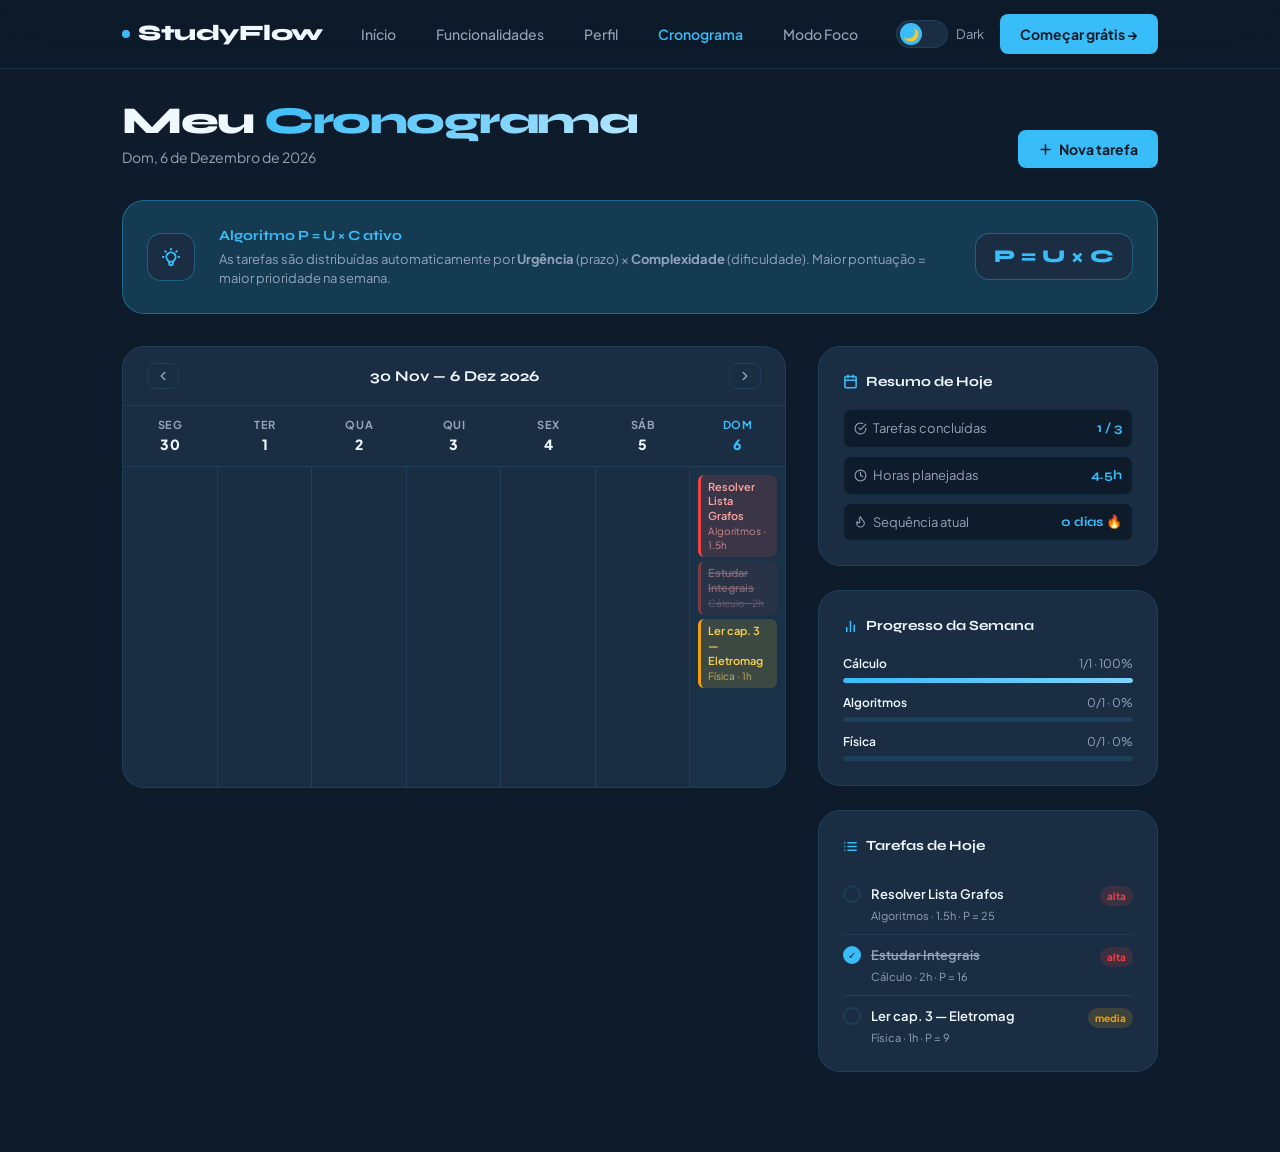
==== cronograma.html @ e121715b "StudyFlow | Cronograma" ====
<!DOCTYPE html>
<html lang="pt-BR" data-tema="dark">
<head>
  <meta charset="UTF-8">
  <meta name="viewport" content="width=device-width, initial-scale=1.0">
  <title>StudyFlow | Cronograma</title>
  <link rel="preconnect" href="https://fonts.googleapis.com">
  <link rel="preconnect" href="https://fonts.gstatic.com" crossorigin>
  <link href="https://fonts.googleapis.com/css2?family=Syne:wght@400;600;700;800&family=Plus+Jakarta+Sans:ital,wght@0,300;0,400;0,500;0,600;1,400&display=swap" rel="stylesheet">
  <link rel="stylesheet" href="style.css">
  <style>
/* ── LAYOUT ──────────────────────────────────────────────────── */
.pagina {
  max-width: 1100px; margin: 0 auto;
  padding: calc(68px + var(--s4)) var(--s4) var(--s7);
  display: flex; flex-direction: column; gap: var(--s4);
}

/* ── CABEÇALHO ───────────────────────────────────────────────── */
.page-header { display: flex; align-items: flex-end; justify-content: space-between; flex-wrap: wrap; gap: var(--s3); }
.page-header__titulo {
  font-family: var(--font-display); font-size: clamp(26px, 3.5vw, 38px);
  font-weight: 800; letter-spacing: -1.5px; line-height: 1.1;
}
.page-header__titulo span {
  background: linear-gradient(135deg, var(--accent) 0%, #7dd3fc 60%, #bae6fd 100%);
  -webkit-background-clip: text; -webkit-text-fill-color: transparent; background-clip: text;
}
.page-header__sub { font-size: 14px; color: var(--text-secondary); margin-top: 4px; }

.btn-primario-sm {
  display: inline-flex; align-items: center; gap: 6px;
  padding: 10px 20px; background: var(--accent); color: #0d1b2a;
  border: none; border-radius: var(--r-sm); font-family: var(--font-body);
  font-size: 14px; font-weight: 700; cursor: pointer;
  transition: background 0.2s ease, transform 0.15s ease;
  white-space: nowrap;
}
.btn-primario-sm:hover { background: var(--accent-hover); transform: translateY(-1px); }
.btn-primario-sm svg { width: 15px; height: 15px; stroke: currentColor; stroke-width: 2.5; }

/* ── ALGORITMO INFO ──────────────────────────────────────────── */
.algo-banner {
  background: var(--accent-glow); border: 1px solid var(--border-hover);
  border-radius: var(--r-lg); padding: var(--s3);
  display: flex; align-items: center; gap: var(--s3); flex-wrap: wrap;
}
.algo-banner__icone {
  width: 48px; height: 48px; background: var(--bg-surface); border-radius: var(--r-md);
  border: 1px solid var(--border-hover); display: flex; align-items: center; justify-content: center;
  flex-shrink: 0;
}
.algo-banner__icone svg { width: 22px; height: 22px; stroke: var(--accent); stroke-width: 2; }
.algo-banner__texto { flex: 1; }
.algo-banner__titulo { font-family: var(--font-display); font-size: 14px; font-weight: 700; color: var(--accent); }
.algo-banner__desc { font-size: 13px; color: var(--text-secondary); margin-top: 2px; line-height: 1.5; }
.algo-banner__formula {
  font-family: var(--font-display); font-size: 18px; font-weight: 800;
  color: var(--accent); background: var(--bg-surface); border: 1px solid var(--border-hover);
  padding: 8px 18px; border-radius: var(--r-md); white-space: nowrap;
}

/* ── GRID PRINCIPAL ──────────────────────────────────────────── */
.cronograma-grid { display: grid; grid-template-columns: 1fr 340px; gap: var(--s4); align-items: start; }

/* ── CALENDÁRIO SEMANAL ──────────────────────────────────────── */
.semana-wrap {
  background: var(--bg-surface); border: 1px solid var(--border);
  border-radius: var(--r-lg); overflow: hidden;
  transition: background 0.4s ease, border-color 0.4s ease;
}
.semana-nav {
  display: flex; align-items: center; justify-content: space-between;
  padding: var(--s2) var(--s3); border-bottom: 1px solid var(--border);
}
.semana-nav__titulo { font-family: var(--font-display); font-size: 15px; font-weight: 700; color: var(--text-primary); }
.btn-nav-seta {
  background: none; border: 1px solid var(--border); border-radius: var(--r-sm);
  color: var(--text-secondary); cursor: pointer; padding: 5px 8px;
  display: flex; align-items: center; transition: border-color 0.2s, color 0.2s;
}
.btn-nav-seta:hover { border-color: var(--accent); color: var(--accent); }
.btn-nav-seta svg { width: 14px; height: 14px; stroke: currentColor; stroke-width: 2.5; }

.semana-header {
  display: grid; grid-template-columns: repeat(7, 1fr);
  border-bottom: 1px solid var(--border);
}
.semana-header__dia {
  padding: 10px 4px; text-align: center; font-size: 11px; font-weight: 700;
  color: var(--text-secondary); text-transform: uppercase; letter-spacing: .06em;
}
.semana-header__dia.hoje { color: var(--accent); }

.semana-corpo { display: grid; grid-template-columns: repeat(7, 1fr); min-height: 320px; }
.dia-col {
  border-right: 1px solid var(--border); padding: var(--s1);
  display: flex; flex-direction: column; gap: 4px; min-height: 320px;
}
.dia-col:last-child { border-right: none; }
.dia-col.hoje { background: rgba(56,189,248,.03); }

.tarefa-bloco {
  border-radius: 6px; padding: 5px 7px; font-size: 11px; font-weight: 600;
  cursor: pointer; transition: opacity 0.2s ease, transform 0.15s ease;
  border-left: 3px solid transparent; line-height: 1.35;
  position: relative;
}
.tarefa-bloco:hover { opacity: 0.85; transform: translateY(-1px); }
.tarefa-bloco.feita { opacity: 0.45; text-decoration: line-through; }
.tarefa-bloco--alta   { background: rgba(239,68,68,.15);   border-color: #ef4444; color: #fca5a5; }
.tarefa-bloco--media  { background: rgba(251,191,36,.15);  border-color: #f59e0b; color: #fcd34d; }
.tarefa-bloco--baixa  { background: rgba(34,197,94,.15);   border-color: #22c55e; color: #86efac; }
.tarefa-bloco--estudo { background: rgba(56,189,248,.15);  border-color: var(--accent); color: #7dd3fc; }
[data-tema="light"] .tarefa-bloco--alta   { color: #b91c1c; }
[data-tema="light"] .tarefa-bloco--media  { color: #92400e; }
[data-tema="light"] .tarefa-bloco--baixa  { color: #166534; }
[data-tema="light"] .tarefa-bloco--estudo { color: #0369a1; }

.tarefa-bloco__nome { display: block; }
.tarefa-bloco__materia { display: block; font-weight: 400; opacity: 0.75; font-size: 10px; margin-top: 1px; }

/* ── PAINEL LATERAL ──────────────────────────────────────────── */
.painel-lateral { display: flex; flex-direction: column; gap: var(--s3); }

/* Seção genérica */
.secao {
  background: var(--bg-surface); border: 1px solid var(--border);
  border-radius: var(--r-lg); padding: var(--s3);
  transition: background 0.4s ease, border-color 0.4s ease;
}
.secao__titulo {
  font-family: var(--font-display); font-size: 14px; font-weight: 700;
  color: var(--text-primary); margin-bottom: var(--s2);
  display: flex; align-items: center; gap: 8px;
}
.secao__titulo svg { width: 15px; height: 15px; stroke: var(--accent); stroke-width: 2.5; flex-shrink: 0; }

/* Resumo do dia */
.resumo-hoje { display: flex; flex-direction: column; gap: 8px; }
.resumo-item {
  display: flex; align-items: center; justify-content: space-between;
  padding: 8px 10px; background: var(--bg-base); border-radius: var(--r-sm);
  border: 1px solid var(--border); font-size: 13px;
}
.resumo-item__label { color: var(--text-secondary); display: flex; align-items: center; gap: 6px; }
.resumo-item__label svg { width: 13px; height: 13px; stroke: currentColor; stroke-width: 2; }
.resumo-item__valor { font-weight: 700; color: var(--accent); font-family: var(--font-display); }

/* Progresso semanal */
.prog-item { margin-bottom: 10px; }
.prog-item:last-child { margin-bottom: 0; }
.prog-item__header { display: flex; justify-content: space-between; font-size: 12px; margin-bottom: 5px; }
.prog-item__nome { font-weight: 600; color: var(--text-primary); }
.prog-item__pct { color: var(--text-secondary); }
.prog-track { height: 5px; background: var(--border); border-radius: 99px; overflow: hidden; }
.prog-fill { height: 100%; border-radius: 99px; background: linear-gradient(90deg, var(--accent), #7dd3fc); transition: width 0.6s ease; }

/* Lista de tarefas pendentes */
.tarefa-pendente {
  display: flex; align-items: flex-start; gap: 10px;
  padding: 10px 0; border-bottom: 1px solid var(--border);
}
.tarefa-pendente:last-child { border-bottom: none; padding-bottom: 0; }
.tarefa-pendente__check {
  width: 18px; height: 18px; border-radius: 50%; border: 2px solid var(--border);
  flex-shrink: 0; cursor: pointer; margin-top: 1px;
  display: flex; align-items: center; justify-content: center; font-size: 10px;
  transition: background 0.2s, border-color 0.2s;
}
.tarefa-pendente__check:hover { border-color: var(--accent); }
.tarefa-pendente__check.feita { background: var(--accent); border-color: var(--accent); color: #0d1b2a; }
.tarefa-pendente__info { flex: 1; min-width: 0; }
.tarefa-pendente__nome { font-size: 13px; font-weight: 600; color: var(--text-primary); }
.tarefa-pendente__nome.riscado { text-decoration: line-through; color: var(--text-secondary); }
.tarefa-pendente__meta { font-size: 11px; color: var(--text-secondary); margin-top: 2px; }
.tag-prioridade {
  font-size: 10px; font-weight: 700; padding: 2px 7px; border-radius: 99px;
  flex-shrink: 0; margin-top: 2px;
}
.tag-prioridade--alta  { background: rgba(239,68,68,.15);  color: #ef4444; }
.tag-prioridade--media { background: rgba(251,191,36,.15); color: #f59e0b; }
.tag-prioridade--baixa { background: rgba(34,197,94,.15);  color: #22c55e; }
[data-tema="light"] .tag-prioridade--alta  { color: #b91c1c; }
[data-tema="light"] .tag-prioridade--media { color: #92400e; }
[data-tema="light"] .tag-prioridade--baixa { color: #166534; }

/* Estado vazio */
.estado-vazio {
  display: flex; flex-direction: column; align-items: center;
  padding: var(--s4) var(--s3); gap: var(--s2); text-align: center;
}
.estado-vazio svg { width: 36px; height: 36px; stroke: var(--border-hover); stroke-width: 1.5; }
.estado-vazio p { font-size: 13px; color: var(--text-secondary); }

/* ── RESPONSIVO ──────────────────────────────────────────────── */
@media (max-width: 900px) {
  .cronograma-grid { grid-template-columns: 1fr; }
  .semana-header__dia { font-size: 10px; }
}
@media (max-width: 600px) {
  .algo-banner { flex-direction: column; }
  .algo-banner__formula { align-self: flex-start; }
  .tarefa-bloco__materia { display: none; }
}
  </style>
</head>
<body>

<nav class="nav" id="nav-principal" aria-label="Menu Principal">
  <div class="nav__inner">
    <a href="index.html" class="nav__logo">
      <span class="nav__logo-dot" aria-hidden="true"></span>StudyFlow
    </a>
    <ul class="nav__links" id="nav-links" role="list">
      <li><a href="index.html">Início</a></li>
      <li><a href="index.html#funcionalidades">Funcionalidades</a></li>
      <li><a href="perfil.html">Perfil</a></li>
      <li><a href="cronograma.html" aria-current="page">Cronograma</a></li>
      <li><a href="foco.html">Modo Foco</a></li>
    </ul>
    <div class="nav__actions">
      <div class="toggle-tema" title="Alternar tema">
        <input type="checkbox" id="toggle-tema" class="toggle-tema__input" role="switch" aria-label="Alternar tema">
        <label for="toggle-tema" class="toggle-tema__track" aria-hidden="true">
          <span class="toggle-tema__thumb"><span id="icone-tema">🌙</span></span>
        </label>
        <label for="toggle-tema" class="toggle-tema__label" id="label-tema">Dark</label>
      </div>
      <a href="#" class="btn-nav">Começar grátis →</a>
    </div>
    <button class="nav__toggle" id="nav-toggle" type="button" aria-label="Abrir menu" aria-expanded="false">
      <span></span><span></span><span></span>
    </button>
  </div>
</nav>

<main class="pagina">

  <!-- CABEÇALHO -->
  <div class="page-header">
    <div>
      <h1 class="page-header__titulo">Meu <span>Cronograma</span></h1>
      <p class="page-header__sub" id="data-hoje">Carregando...</p>
    </div>
    <button class="btn-primario-sm" id="btn-nova-tarefa" type="button">
      <svg xmlns="http://www.w3.org/2000/svg" viewBox="0 0 24 24" fill="none" stroke-linecap="round" stroke-linejoin="round"><line x1="12" y1="5" x2="12" y2="19"/><line x1="5" y1="12" x2="19" y2="12"/></svg>
      Nova tarefa
    </button>
  </div>

  <!-- BANNER ALGORITMO -->
  <div class="algo-banner">
    <div class="algo-banner__icone">
      <svg xmlns="http://www.w3.org/2000/svg" viewBox="0 0 24 24" fill="none" stroke-linecap="round" stroke-linejoin="round"><path d="M9.663 17h4.673M12 3v1m6.364 1.636l-.707.707M21 12h-1M4 12H3m3.343-5.657l-.707-.707m2.828 9.9a5 5 0 1 1 7.072 0l-.548.547A3.374 3.374 0 0 0 14 18.469V19a2 2 0 1 1-4 0v-.531c0-.895-.356-1.754-.988-2.386l-.548-.547z"/></svg>
    </div>
    <div class="algo-banner__texto">
      <div class="algo-banner__titulo">Algoritmo P = U × C ativo</div>
      <div class="algo-banner__desc">As tarefas são distribuídas automaticamente por <strong>Urgência</strong> (prazo) × <strong>Complexidade</strong> (dificuldade). Maior pontuação = maior prioridade na semana.</div>
    </div>
    <div class="algo-banner__formula">P = U × C</div>
  </div>

  <!-- GRID PRINCIPAL -->
  <div class="cronograma-grid">

    <!-- CALENDÁRIO SEMANAL -->
    <div class="semana-wrap">
      <div class="semana-nav">
        <button class="btn-nav-seta" id="btn-semana-ant" type="button" title="Semana anterior">
          <svg xmlns="http://www.w3.org/2000/svg" viewBox="0 0 24 24" fill="none" stroke-linecap="round" stroke-linejoin="round"><polyline points="15 18 9 12 15 6"/></svg>
        </button>
        <span class="semana-nav__titulo" id="semana-titulo">Semana atual</span>
        <button class="btn-nav-seta" id="btn-semana-prox" type="button" title="Próxima semana">
          <svg xmlns="http://www.w3.org/2000/svg" viewBox="0 0 24 24" fill="none" stroke-linecap="round" stroke-linejoin="round"><polyline points="9 18 15 12 9 6"/></svg>
        </button>
      </div>
      <div class="semana-header" id="semana-header"></div>
      <div class="semana-corpo" id="semana-corpo"></div>
    </div>

    <!-- PAINEL LATERAL -->
    <div class="painel-lateral">

      <!-- RESUMO DE HOJE -->
      <div class="secao">
        <div class="secao__titulo">
          <svg xmlns="http://www.w3.org/2000/svg" viewBox="0 0 24 24" fill="none" stroke-linecap="round" stroke-linejoin="round"><rect x="3" y="4" width="18" height="18" rx="2"/><line x1="16" y1="2" x2="16" y2="6"/><line x1="8" y1="2" x2="8" y2="6"/><line x1="3" y1="10" x2="21" y2="10"/></svg>
          Resumo de Hoje
        </div>
        <div class="resumo-hoje">
          <div class="resumo-item">
            <span class="resumo-item__label">
              <svg xmlns="http://www.w3.org/2000/svg" viewBox="0 0 24 24" fill="none" stroke-linecap="round" stroke-linejoin="round"><path d="M22 11.08V12a10 10 0 1 1-5.93-9.14"/><polyline points="22 4 12 14.01 9 11.01"/></svg>
              Tarefas concluídas
            </span>
            <span class="resumo-item__valor" id="res-concluidas">0 / 0</span>
          </div>
          <div class="resumo-item">
            <span class="resumo-item__label">
              <svg xmlns="http://www.w3.org/2000/svg" viewBox="0 0 24 24" fill="none" stroke-linecap="round" stroke-linejoin="round"><circle cx="12" cy="12" r="10"/><polyline points="12 6 12 12 16 14"/></svg>
              Horas planejadas
            </span>
            <span class="resumo-item__valor" id="res-horas">0h</span>
          </div>
          <div class="resumo-item">
            <span class="resumo-item__label">
              <svg xmlns="http://www.w3.org/2000/svg" viewBox="0 0 24 24" fill="none" stroke-linecap="round" stroke-linejoin="round"><path d="M8.5 14.5A2.5 2.5 0 0 0 11 12c0-1.38-.5-2-1-3-1.072-2.143-.224-4.054 2-6 .5 2.5 2 4.9 4 6.5 2 1.6 3 3.5 3 5.5a7 7 0 1 1-14 0c0-1.153.433-2.294 1-3a2.5 2.5 0 0 0 2.5 2.5z"/></svg>
              Sequência atual
            </span>
            <span class="resumo-item__valor" id="res-sequencia">0 dias 🔥</span>
          </div>
        </div>
      </div>

      <!-- PROGRESSO SEMANAL -->
      <div class="secao">
        <div class="secao__titulo">
          <svg xmlns="http://www.w3.org/2000/svg" viewBox="0 0 24 24" fill="none" stroke-linecap="round" stroke-linejoin="round"><line x1="18" y1="20" x2="18" y2="10"/><line x1="12" y1="20" x2="12" y2="4"/><line x1="6" y1="20" x2="6" y2="14"/></svg>
          Progresso da Semana
        </div>
        <div id="progresso-wrap"></div>
      </div>

      <!-- TAREFAS DO DIA -->
      <div class="secao">
        <div class="secao__titulo">
          <svg xmlns="http://www.w3.org/2000/svg" viewBox="0 0 24 24" fill="none" stroke-linecap="round" stroke-linejoin="round"><line x1="8" y1="6" x2="21" y2="6"/><line x1="8" y1="12" x2="21" y2="12"/><line x1="8" y1="18" x2="21" y2="18"/><line x1="3" y1="6" x2="3.01" y2="6"/><line x1="3" y1="12" x2="3.01" y2="12"/><line x1="3" y1="18" x2="3.01" y2="18"/></svg>
          Tarefas de Hoje
        </div>
        <div id="lista-hoje"></div>
      </div>

    </div>
  </div>
</main>

<!-- MODAL NOVA TAREFA -->
<div class="modal-overlay" id="modal-tarefa" role="dialog" aria-modal="true">
  <div class="modal">
    <div class="modal__titulo">
      Nova Tarefa
      <button class="modal__fechar" id="modal-tarefa-fechar" type="button">
        <svg xmlns="http://www.w3.org/2000/svg" viewBox="0 0 24 24" fill="none" stroke-linecap="round" stroke-linejoin="round"><line x1="18" y1="6" x2="6" y2="18"/><line x1="6" y1="6" x2="18" y2="18"/></svg>
      </button>
    </div>
    <div class="form-grupo">
      <label for="t-nome">Nome da tarefa</label>
      <input type="text" id="t-nome" placeholder="Ex: Estudar Cálculo — Integrais">
    </div>
    <div class="form-grupo">
      <label for="t-materia">Disciplina</label>
      <input type="text" id="t-materia" placeholder="Ex: Cálculo, Física...">
    </div>
    <div class="form-grupo">
      <label for="t-data">Data</label>
      <input type="date" id="t-data">
    </div>
    <div class="form-grupo">
      <label for="t-horas">Horas estimadas</label>
      <input type="number" id="t-horas" min="0.5" max="12" step="0.5" placeholder="Ex: 2">
    </div>
    <div class="form-grupo">
      <label for="t-urgencia">Urgência (U) — 1 a 5</label>
      <input type="range" id="t-urgencia" min="1" max="5" value="3" style="width:100%;accent-color:var(--accent)">
      <div style="display:flex;justify-content:space-between;font-size:11px;color:var(--text-secondary);margin-top:4px">
        <span>Baixa</span><span id="t-urgencia-val" style="color:var(--accent);font-weight:700">3</span><span>Alta</span>
      </div>
    </div>
    <div class="form-grupo">
      <label for="t-complexidade">Complexidade (C) — 1 a 5</label>
      <input type="range" id="t-complexidade" min="1" max="5" value="3" style="width:100%;accent-color:var(--accent)">
      <div style="display:flex;justify-content:space-between;font-size:11px;color:var(--text-secondary);margin-top:4px">
        <span>Fácil</span><span id="t-complexidade-val" style="color:var(--accent);font-weight:700">3</span><span>Difícil</span>
      </div>
    </div>
    <div style="background:var(--accent-glow);border:1px solid var(--border-hover);border-radius:var(--r-sm);padding:10px var(--s2);font-size:13px;margin-bottom:var(--s3);display:flex;align-items:center;justify-content:space-between">
      <span style="color:var(--text-secondary)">Prioridade calculada (P = U × C)</span>
      <span id="t-prioridade-calc" style="font-family:var(--font-display);font-weight:800;font-size:18px;color:var(--accent)">9</span>
    </div>
    <div class="modal__acoes">
      <button class="btn-cancelar" id="modal-tarefa-cancelar" type="button">Cancelar</button>
      <button class="btn-salvar" id="modal-tarefa-salvar" type="button">
        <svg xmlns="http://www.w3.org/2000/svg" viewBox="0 0 24 24" fill="none" stroke-linecap="round" stroke-linejoin="round"><line x1="12" y1="5" x2="12" y2="19"/><line x1="5" y1="12" x2="19" y2="12"/></svg>
        Adicionar
      </button>
    </div>
  </div>
</div>

<!-- TOAST -->
<div class="toast" id="toast">
  <svg xmlns="http://www.w3.org/2000/svg" viewBox="0 0 24 24" fill="none" stroke-linecap="round" stroke-linejoin="round"><path d="M22 11.08V12a10 10 0 1 1-5.93-9.14"/><polyline points="22 4 12 14.01 9 11.01"/></svg>
  <span id="toast-msg"></span>
</div>

<script>
// ── TEMA ──────────────────────────────────────────────────────
const inputTema = document.getElementById('toggle-tema');
const labelTema = document.getElementById('label-tema');
const iconeTema = document.getElementById('icone-tema');
const htmlEl    = document.documentElement;
if (localStorage.getItem('sf-tema') === 'light') {
  inputTema.checked = true; htmlEl.setAttribute('data-tema','light');
  labelTema.textContent = 'Light'; iconeTema.textContent = '☀️';
}
inputTema.addEventListener('change', () => {
  const l = inputTema.checked;
  htmlEl.setAttribute('data-tema', l ? 'light' : 'dark');
  labelTema.textContent = l ? 'Light' : 'Dark';
  iconeTema.textContent = l ? '☀️' : '🌙';
  localStorage.setItem('sf-tema', l ? 'light' : 'dark');
});

// ── NAV ───────────────────────────────────────────────────────
const nav = document.getElementById('nav-principal');
window.addEventListener('scroll', () => nav.classList.toggle('rolado', window.scrollY > 20), { passive: true });
const navToggle = document.getElementById('nav-toggle');
const navLinks  = document.getElementById('nav-links');
navToggle.addEventListener('click', () => {
  const ab = navToggle.classList.toggle('aberto');
  navLinks.classList.toggle('aberto');
  navToggle.setAttribute('aria-expanded', ab);
});

// ── TOAST ─────────────────────────────────────────────────────
function toast(msg) {
  document.getElementById('toast-msg').textContent = msg;
  const t = document.getElementById('toast');
  t.classList.add('visivel');
  setTimeout(() => t.classList.remove('visivel'), 2500);
}

// ── DADOS ─────────────────────────────────────────────────────
function salvar(tarefas) { localStorage.setItem('sf-tarefas', JSON.stringify(tarefas)); }
function carregar() {
  try {
    const s = localStorage.getItem('sf-tarefas');
    return s ? JSON.parse(s) : gerarTarefasDemo();
  } catch { return gerarTarefasDemo(); }
}

function gerarTarefasDemo() {
  const hoje = new Date();
  const fmt  = d => d.toISOString().split('T')[0];
  const add  = n => { const d = new Date(hoje); d.setDate(d.getDate() + n); return fmt(d); };
  return [
    { id:1, nome:'Estudar Integrais',      materia:'Cálculo',     data:fmt(hoje), horas:2,   U:4, C:4, feita:true  },
    { id:2, nome:'Resolver Lista Grafos',  materia:'Algoritmos',  data:fmt(hoje), horas:1.5, U:5, C:5, feita:false },
    { id:3, nome:'Ler cap. 3 — Eletromag',materia:'Física',       data:fmt(hoje), horas:1,   U:3, C:3, feita:false },
    { id:4, nome:'Revisão Histologia',     materia:'Biologia',    data:add(1),    horas:2,   U:4, C:3, feita:false },
    { id:5, nome:'Exercícios Termodinâmica',materia:'Física',     data:add(1),    horas:1.5, U:3, C:4, feita:false },
    { id:6, nome:'Prova Cálculo',          materia:'Cálculo',     data:add(2),    horas:3,   U:5, C:5, feita:false },
    { id:7, nome:'Seminário Algoritmos',   materia:'Algoritmos',  data:add(3),    horas:2,   U:4, C:3, feita:false },
    { id:8, nome:'Resumo Biologia',        materia:'Biologia',    data:add(4),    horas:1,   U:2, C:2, feita:false },
  ];
}

// ── UTILITÁRIOS DE DATA ────────────────────────────────────────
const DIAS_NOME   = ['Dom','Seg','Ter','Qua','Qui','Sex','Sáb'];
const MESES_NOME  = ['Jan','Fev','Mar','Abr','Mai','Jun','Jul','Ago','Set','Out','Nov','Dez'];
const MESES_LONGO = ['Janeiro','Fevereiro','Março','Abril','Maio','Junho','Julho','Agosto','Setembro','Outubro','Novembro','Dezembro'];

function fmt(d) { return d.toISOString().split('T')[0]; }
function inicioSemana(ref) {
  const d = new Date(ref);
  const dia = d.getDay(); // 0=dom
  d.setDate(d.getDate() - ((dia + 6) % 7)); // vai para segunda
  d.setHours(0,0,0,0);
  return d;
}

// ── PRIORIDADE → CLASSE DE COR ─────────────────────────────────
function classeP(P) {
  if (P >= 16) return 'alta';
  if (P >= 9)  return 'media';
  return 'baixa';
}

// ── ESTADO ────────────────────────────────────────────────────
let tarefas    = carregar();
let semanaRef  = inicioSemana(new Date());

// ── RENDER CALENDÁRIO ──────────────────────────────────────────
function renderCalendario() {
  const header = document.getElementById('semana-header');
  const corpo  = document.getElementById('semana-corpo');
  const hoje   = fmt(new Date());

  // 7 dias a partir de segunda
  const dias = [];
  for (let i = 0; i < 7; i++) {
    const d = new Date(semanaRef);
    d.setDate(semanaRef.getDate() + i);
    dias.push(d);
  }

  // Título da semana
  const ini = dias[0], fim = dias[6];
  document.getElementById('semana-titulo').textContent =
    `${ini.getDate()} ${MESES_NOME[ini.getMonth()]} — ${fim.getDate()} ${MESES_NOME[fim.getMonth()]} ${fim.getFullYear()}`;

  // Header
  header.innerHTML = dias.map(d => {
    const isHoje = fmt(d) === hoje;
    return `<div class="semana-header__dia${isHoje ? ' hoje' : ''}">
      ${DIAS_NOME[(d.getDay())].substring(0,3)}<br>
      <span style="font-size:14px;font-weight:800;color:${isHoje ? 'var(--accent)' : 'var(--text-primary)'}">${d.getDate()}</span>
    </div>`;
  }).join('');

  // Corpo
  corpo.innerHTML = dias.map(d => {
    const chave   = fmt(d);
    const isHoje  = chave === hoje;
    const do_dia  = tarefas
      .filter(t => t.data === chave)
      .sort((a, b) => (b.U * b.C) - (a.U * a.C));

    const blocos = do_dia.length
      ? do_dia.map(t => {
          const P   = t.U * t.C;
          const cls = classeP(P);
          return `<div class="tarefa-bloco tarefa-bloco--${cls}${t.feita ? ' feita' : ''}"
            data-id="${t.id}" title="${t.nome} (P=${P})">
            <span class="tarefa-bloco__nome">${t.nome}</span>
            <span class="tarefa-bloco__materia">${t.materia} · ${t.horas}h</span>
          </div>`;
        }).join('')
      : '';

    return `<div class="dia-col${isHoje ? ' hoje' : ''}" data-data="${chave}">${blocos}</div>`;
  }).join('');

  // Click nas tarefas do calendário para marcar feita
  corpo.querySelectorAll('.tarefa-bloco').forEach(el => {
    el.addEventListener('click', () => {
      const id = parseInt(el.dataset.id);
      const t  = tarefas.find(x => x.id === id);
      if (t) { t.feita = !t.feita; salvar(tarefas); renderTudo(); toast(t.feita ? '✅ Tarefa concluída!' : 'Tarefa reaberta'); }
    });
  });
}

// ── RENDER RESUMO HOJE ─────────────────────────────────────────
function renderResumoHoje() {
  const hoje   = fmt(new Date());
  const do_dia = tarefas.filter(t => t.data === hoje);
  const feitas = do_dia.filter(t => t.feita).length;
  const horas  = do_dia.reduce((s, t) => s + t.horas, 0);

  document.getElementById('res-concluidas').textContent = `${feitas} / ${do_dia.length}`;
  document.getElementById('res-horas').textContent      = `${horas}h`;

  try {
    const dias = JSON.parse(localStorage.getItem('sf-perfil') || '{}');
    document.getElementById('res-sequencia').textContent = `${dias.sequencia || 0} dias 🔥`;
  } catch { document.getElementById('res-sequencia').textContent = '0 dias 🔥'; }
}

// ── RENDER PROGRESSO SEMANAL ───────────────────────────────────
function renderProgresso() {
  const hoje   = new Date();
  const ini    = inicioSemana(hoje);
  const fim    = new Date(ini); fim.setDate(ini.getDate() + 6);
  const semana = tarefas.filter(t => { const d = new Date(t.data); return d >= ini && d <= fim; });

  const materias = [...new Set(semana.map(t => t.materia))];
  const wrap = document.getElementById('progresso-wrap');

  if (materias.length === 0) {
    wrap.innerHTML = `<div class="estado-vazio"><svg xmlns="http://www.w3.org/2000/svg" viewBox="0 0 24 24" fill="none" stroke-linecap="round" stroke-linejoin="round"><line x1="18" y1="20" x2="18" y2="10"/><line x1="12" y1="20" x2="12" y2="4"/><line x1="6" y1="20" x2="6" y2="14"/></svg><p>Nenhuma tarefa esta semana</p></div>`;
    return;
  }

  wrap.innerHTML = materias.map(mat => {
    const do_mat = semana.filter(t => t.materia === mat);
    const total  = do_mat.length;
    const feitas = do_mat.filter(t => t.feita).length;
    const pct    = Math.round((feitas / total) * 100);
    return `<div class="prog-item">
      <div class="prog-item__header">
        <span class="prog-item__nome">${mat}</span>
        <span class="prog-item__pct">${feitas}/${total} · ${pct}%</span>
      </div>
      <div class="prog-track"><div class="prog-fill" style="width:${pct}%"></div></div>
    </div>`;
  }).join('');
}

// ── RENDER LISTA HOJE ──────────────────────────────────────────
function renderListaHoje() {
  const hoje   = fmt(new Date());
  const do_dia = tarefas
    .filter(t => t.data === hoje)
    .sort((a, b) => (b.U * b.C) - (a.U * a.C));
  const lista = document.getElementById('lista-hoje');

  if (do_dia.length === 0) {
    lista.innerHTML = `<div class="estado-vazio">
      <svg xmlns="http://www.w3.org/2000/svg" viewBox="0 0 24 24" fill="none" stroke-linecap="round" stroke-linejoin="round"><path d="M22 11.08V12a10 10 0 1 1-5.93-9.14"/><polyline points="22 4 12 14.01 9 11.01"/></svg>
      <p>Nenhuma tarefa para hoje 🎉</p></div>`;
    return;
  }

  lista.innerHTML = do_dia.map(t => {
    const P   = t.U * t.C;
    const cls = classeP(P);
    return `<div class="tarefa-pendente">
      <div class="tarefa-pendente__check${t.feita ? ' feita' : ''}" data-id="${t.id}">${t.feita ? '✓' : ''}</div>
      <div class="tarefa-pendente__info">
        <div class="tarefa-pendente__nome${t.feita ? ' riscado' : ''}">${t.nome}</div>
        <div class="tarefa-pendente__meta">${t.materia} · ${t.horas}h · P = ${P}</div>
      </div>
      <span class="tag-prioridade tag-prioridade--${cls}">${cls}</span>
    </div>`;
  }).join('');

  lista.querySelectorAll('.tarefa-pendente__check').forEach(el => {
    el.addEventListener('click', () => {
      const id = parseInt(el.dataset.id);
      const t  = tarefas.find(x => x.id === id);
      if (t) { t.feita = !t.feita; salvar(tarefas); renderTudo(); toast(t.feita ? '✅ Concluída!' : 'Reaberta'); }
    });
  });
}

// ── DATA DE HOJE NO HEADER ─────────────────────────────────────
function renderDataHoje() {
  const d   = new Date();
  const str = `${DIAS_NOME[d.getDay()]}, ${d.getDate()} de ${MESES_LONGO[d.getMonth()]} de ${d.getFullYear()}`;
  document.getElementById('data-hoje').textContent = str;
}

// ── RENDER TUDO ────────────────────────────────────────────────
function renderTudo() {
  renderCalendario();
  renderResumoHoje();
  renderProgresso();
  renderListaHoje();
  renderDataHoje();
}
renderTudo();

// ── NAVEGAÇÃO DE SEMANA ────────────────────────────────────────
document.getElementById('btn-semana-ant').addEventListener('click', () => {
  semanaRef.setDate(semanaRef.getDate() - 7); renderTudo();
});
document.getElementById('btn-semana-prox').addEventListener('click', () => {
  semanaRef.setDate(semanaRef.getDate() + 7); renderTudo();
});

// ── MODAL NOVA TAREFA ──────────────────────────────────────────
const modalTarefa = document.getElementById('modal-tarefa');

function abrirModalTarefa() {
  // Padrão: data de hoje
  document.getElementById('t-nome').value       = '';
  document.getElementById('t-materia').value    = '';
  document.getElementById('t-data').value       = fmt(new Date());
  document.getElementById('t-horas').value      = '2';
  document.getElementById('t-urgencia').value   = '3';
  document.getElementById('t-complexidade').value = '3';
  document.getElementById('t-urgencia-val').textContent     = '3';
  document.getElementById('t-complexidade-val').textContent = '3';
  document.getElementById('t-prioridade-calc').textContent  = '9';
  modalTarefa.classList.add('aberto');
}
const fecharModalTarefa = () => modalTarefa.classList.remove('aberto');

document.getElementById('btn-nova-tarefa').addEventListener('click', abrirModalTarefa);
document.getElementById('modal-tarefa-fechar').addEventListener('click', fecharModalTarefa);
document.getElementById('modal-tarefa-cancelar').addEventListener('click', fecharModalTarefa);
modalTarefa.addEventListener('click', e => { if (e.target === modalTarefa) fecharModalTarefa(); });

// Sliders — atualizam P em tempo real
function atualizarP() {
  const U = parseInt(document.getElementById('t-urgencia').value);
  const C = parseInt(document.getElementById('t-complexidade').value);
  document.getElementById('t-urgencia-val').textContent    = U;
  document.getElementById('t-complexidade-val').textContent = C;
  document.getElementById('t-prioridade-calc').textContent  = U * C;
}
document.getElementById('t-urgencia').addEventListener('input', atualizarP);
document.getElementById('t-complexidade').addEventListener('input', atualizarP);

document.getElementById('modal-tarefa-salvar').addEventListener('click', () => {
  const nome    = document.getElementById('t-nome').value.trim();
  const materia = document.getElementById('t-materia').value.trim();
  const data    = document.getElementById('t-data').value;
  const horas   = parseFloat(document.getElementById('t-horas').value) || 1;
  const U       = parseInt(document.getElementById('t-urgencia').value);
  const C       = parseInt(document.getElementById('t-complexidade').value);

  if (!nome)    { toast('⚠️ Digite o nome da tarefa!'); return; }
  if (!materia) { toast('⚠️ Digite a disciplina!');     return; }
  if (!data)    { toast('⚠️ Escolha uma data!');        return; }

  const novoId = tarefas.length ? Math.max(...tarefas.map(t => t.id)) + 1 : 1;
  tarefas.push({ id: novoId, nome, materia, data, horas, U, C, feita: false });
  salvar(tarefas);
  renderTudo();
  fecharModalTarefa();
  toast('Tarefa adicionada! 📅');
});
</script>
</body>
</html>
---- style.css ----
/* ================================================================
   StudyFlow | style.css — COMPARTILHADO (index + perfil)
   ================================================================
   Contém: variáveis, reset, navbar, toggle de tema, footer
   Cada página tem seu próprio bloco de estilos específicos
   ================================================================ */

/* ── VARIÁVEIS ─────────────────────────────────────────────── */
:root {
  --bg-base:        #0d1b2a;
  --bg-surface:     #1a2d42;
  --bg-surface-2:   #1e3451;
  --bg-nav:         rgba(13, 27, 42, 0.85);
  --border:         rgba(56, 189, 248, 0.12);
  --border-hover:   rgba(56, 189, 248, 0.35);
  --accent:         #38bdf8;
  --accent-hover:   #0ea5e9;
  --accent-glow:    rgba(56, 189, 248, 0.20);
  --text-primary:   #f0f8ff;
  --text-secondary: #94a3b8;
  --font-display:   'Syne', sans-serif;
  --font-body:      'Plus Jakarta Sans', sans-serif;
  --s1:  8px; --s2: 16px; --s3: 24px; --s4: 32px;
  --s5: 48px; --s6: 64px; --s7: 80px;
  --r-sm: 8px; --r-md: 14px; --r-lg: 22px; --r-xl: 32px;
  --shadow-card: 0 4px 24px rgba(0,0,0,.30), 0 1px 4px rgba(0,0,0,.20);
  --shadow-glow: 0 0 40px rgba(56,189,248,.15);
}

[data-tema="light"] {
  --bg-base:        #f0f6ff;
  --bg-surface:     #ffffff;
  --bg-surface-2:   #e8f4fd;
  --bg-nav:         rgba(240, 246, 255, 0.90);
  --border:         rgba(30, 41, 59, 0.10);
  --border-hover:   rgba(56, 189, 248, 0.50);
  --accent-glow:    rgba(56, 189, 248, 0.12);
  --text-primary:   #0f172a;
  --text-secondary: #475569;
  --shadow-card: 0 4px 24px rgba(0,0,0,.08), 0 1px 4px rgba(0,0,0,.05);
  --shadow-glow: 0 0 40px rgba(56,189,248,.08);
}

/* ── RESET + BASE ───────────────────────────────────────────── */
*, *::before, *::after { margin: 0; padding: 0; box-sizing: border-box; }
html { scroll-behavior: smooth; }
body {
  font-family: var(--font-body);
  background-color: var(--bg-base);
  color: var(--text-primary);
  line-height: 1.6;
  min-height: 100vh;
  transition: background-color 0.4s ease, color 0.4s ease;
  overflow-x: hidden;
}
:focus-visible { outline: 2px solid var(--accent); outline-offset: 3px; border-radius: var(--r-sm); }

/* ── NAVBAR ─────────────────────────────────────────────────── */
.nav {
  position: fixed; top: 0; left: 0; right: 0; z-index: 1000;
  background: var(--bg-nav); border-bottom: 1px solid var(--border);
  backdrop-filter: blur(20px); -webkit-backdrop-filter: blur(20px);
  transition: background 0.4s ease, border-color 0.4s ease, box-shadow 0.3s ease;
}
.nav.rolado { box-shadow: 0 4px 30px rgba(0,0,0,.25); }
.nav__inner {
  max-width: 1100px; margin: 0 auto; padding: 0 var(--s4); height: 68px;
  display: flex; align-items: center; justify-content: space-between; gap: var(--s3);
}
.nav__logo {
  font-family: var(--font-display); font-size: 22px; font-weight: 800;
  color: var(--text-primary); text-decoration: none; letter-spacing: -0.5px;
  display: flex; align-items: center; gap: var(--s1); transition: color 0.2s ease; flex-shrink: 0;
}
.nav__logo:hover { color: var(--accent); }
.nav__logo-dot {
  width: 8px; height: 8px; border-radius: 50%; background: var(--accent);
  animation: pulso 2.5s ease-in-out infinite;
}
@keyframes pulso {
  0%, 100% { transform: scale(1);   opacity: 1;  }
  50%       { transform: scale(1.5); opacity: .6; }
}
.nav__links { display: flex; align-items: center; gap: var(--s2); list-style: none; }
.nav__links a {
  font-size: 14px; font-weight: 500; color: var(--text-secondary);
  text-decoration: none; padding: 6px 12px; border-radius: var(--r-sm);
  transition: color 0.2s ease, background 0.2s ease; white-space: nowrap;
}
.nav__links a:hover { color: var(--accent); background: var(--accent-glow); }
.nav__links a[aria-current="page"] { color: var(--accent); font-weight: 600; }
.nav__actions { display: flex; align-items: center; gap: var(--s2); flex-shrink: 0; }
.btn-nav {
  padding: 9px 20px; background: var(--accent); color: #0d1b2a;
  border: none; border-radius: var(--r-sm); font-family: var(--font-body);
  font-size: 14px; font-weight: 700; cursor: pointer; text-decoration: none;
  transition: background 0.2s ease, transform 0.15s ease; white-space: nowrap;
}
.btn-nav:hover { background: var(--accent-hover); transform: translateY(-1px); }

/* ── TOGGLE DE TEMA ─────────────────────────────────────────── */
.toggle-tema { position: relative; display: flex; align-items: center; gap: 8px; }
.toggle-tema__input { position: absolute; opacity: 0; width: 0; height: 0; }
.toggle-tema__track {
  width: 52px; height: 28px; background: var(--bg-surface);
  border: 1px solid var(--border); border-radius: 99px; cursor: pointer;
  position: relative; transition: background 0.3s ease, border-color 0.3s ease;
  display: flex; align-items: center; padding: 3px;
}
.toggle-tema__thumb {
  width: 22px; height: 22px; border-radius: 50%; background: var(--accent);
  position: absolute; left: 3px;
  transition: transform 0.3s cubic-bezier(.4,0,.2,1);
  display: flex; align-items: center; justify-content: center; font-size: 13px;
}
.toggle-tema__input:checked ~ .toggle-tema__track .toggle-tema__thumb { transform: translateX(24px); }
.toggle-tema__label { font-size: 13px; color: var(--text-secondary); cursor: pointer; user-select: none; }

/* ── MENU MOBILE ────────────────────────────────────────────── */
.nav__toggle {
  display: none; flex-direction: column; gap: 5px;
  cursor: pointer; background: none; border: none; padding: var(--s1); border-radius: var(--r-sm);
}
.nav__toggle span {
  display: block; width: 24px; height: 2px;
  background: var(--text-primary); border-radius: 2px;
  transition: transform 0.3s ease, opacity 0.3s ease;
}
.nav__toggle.aberto span:nth-child(1) { transform: rotate(45deg) translate(5px, 5px); }
.nav__toggle.aberto span:nth-child(2) { opacity: 0; }
.nav__toggle.aberto span:nth-child(3) { transform: rotate(-45deg) translate(5px, -5px); }

/* ── FOOTER ─────────────────────────────────────────────────── */
footer {
  border-top: 1px solid var(--border); padding: var(--s4);
  text-align: center; font-size: 13px; color: var(--text-secondary);
  transition: border-color 0.4s ease;
}
footer a { color: var(--accent); text-decoration: none; }
footer a:hover { text-decoration: underline; }

/* ── TOAST (compartilhado) ──────────────────────────────────── */
.toast {
  position: fixed; bottom: var(--s4); right: var(--s4);
  background: var(--bg-surface); border: 1px solid var(--border-hover);
  color: var(--text-primary); padding: 12px 20px; border-radius: var(--r-md);
  font-size: 13px; font-weight: 600; box-shadow: var(--shadow-card);
  z-index: 3000; transform: translateY(20px); opacity: 0;
  transition: transform 0.3s ease, opacity 0.3s ease;
  pointer-events: none; display: flex; align-items: center; gap: 8px;
}
.toast svg { width: 16px; height: 16px; stroke: var(--accent); stroke-width: 2.5; flex-shrink: 0; }
.toast.visivel { transform: translateY(0); opacity: 1; }

/* ── MODAL (compartilhado) ──────────────────────────────────── */
.modal-overlay {
  position: fixed; inset: 0; background: rgba(0,0,0,.6);
  backdrop-filter: blur(6px); z-index: 2000;
  display: flex; align-items: center; justify-content: center;
  opacity: 0; pointer-events: none; transition: opacity 0.3s ease;
}
.modal-overlay.aberto { opacity: 1; pointer-events: all; }
.modal {
  background: var(--bg-surface); border: 1px solid var(--border);
  border-radius: var(--r-xl); padding: var(--s4); width: 100%; max-width: 440px;
  box-shadow: var(--shadow-card); transform: translateY(20px);
  transition: transform 0.3s ease, background 0.4s ease; max-height: 90vh; overflow-y: auto;
}
.modal-overlay.aberto .modal { transform: translateY(0); }
.modal__titulo {
  font-family: var(--font-display); font-size: 20px; font-weight: 800;
  color: var(--text-primary); margin-bottom: var(--s3);
  display: flex; align-items: center; justify-content: space-between;
}
.modal__fechar {
  background: none; border: none; color: var(--text-secondary);
  cursor: pointer; padding: 6px; border-radius: var(--r-sm);
  display: flex; align-items: center;
  transition: color 0.2s ease, background 0.2s ease;
}
.modal__fechar:hover { color: var(--text-primary); background: var(--accent-glow); }
.modal__fechar svg { width: 18px; height: 18px; stroke: currentColor; stroke-width: 2.5; }
.form-grupo { margin-bottom: var(--s3); }
.form-grupo label {
  display: block; font-size: 12px; font-weight: 700; color: var(--text-secondary);
  margin-bottom: 6px; text-transform: uppercase; letter-spacing: .06em;
}
.form-grupo input {
  width: 100%; padding: 10px var(--s2); background: var(--bg-base);
  border: 1px solid var(--border); border-radius: var(--r-sm);
  color: var(--text-primary); font-family: var(--font-body); font-size: 14px;
  transition: border-color 0.2s ease, background 0.4s ease; outline: none;
}
.form-grupo input:focus { border-color: var(--accent); }
.avatar-grid { display: flex; gap: 8px; flex-wrap: wrap; }
.avatar-op {
  width: 44px; height: 44px; border-radius: 50%; background: var(--bg-base);
  border: 2px solid var(--border); font-size: 22px; cursor: pointer;
  display: flex; align-items: center; justify-content: center;
  transition: border-color 0.2s ease, background 0.2s ease;
}
.avatar-op:hover { border-color: var(--border-hover); background: var(--accent-glow); }
.avatar-op.selecionado { border-color: var(--accent); background: var(--accent-glow); }
.modal__acoes { display: flex; gap: var(--s2); margin-top: var(--s3); justify-content: flex-end; }
.btn-cancelar {
  padding: 10px 20px; background: transparent; color: var(--text-secondary);
  border: 1px solid var(--border); border-radius: var(--r-sm);
  font-family: var(--font-body); font-size: 14px; font-weight: 600; cursor: pointer;
  transition: border-color 0.2s ease, color 0.2s ease;
  display: flex; align-items: center; gap: 6px;
}
.btn-cancelar:hover { border-color: var(--border-hover); color: var(--text-primary); }
.btn-cancelar svg { width: 15px; height: 15px; stroke: currentColor; stroke-width: 2.5; }
.btn-salvar {
  padding: 10px 24px; background: var(--accent); color: #0d1b2a;
  border: none; border-radius: var(--r-sm);
  font-family: var(--font-body); font-size: 14px; font-weight: 700; cursor: pointer;
  display: flex; align-items: center; gap: 6px;
  transition: background 0.2s ease, transform 0.15s ease;
}
.btn-salvar:hover { background: var(--accent-hover); transform: translateY(-1px); }
.btn-salvar svg { width: 15px; height: 15px; stroke: currentColor; stroke-width: 2.5; }

/* ── KEYFRAMES ──────────────────────────────────────────────── */
@keyframes fadeUp {
  from { opacity: 0; transform: translateY(24px); }
  to   { opacity: 1; transform: translateY(0); }
}

/* ── RESPONSIVO COMPARTILHADO ───────────────────────────────── */
@media (max-width: 900px) {
  .nav__links { display: none; }
  .nav__links.aberto {
    display: flex; flex-direction: column; position: absolute;
    top: 68px; left: 0; right: 0; background: var(--bg-nav);
    backdrop-filter: blur(20px); border-bottom: 1px solid var(--border);
    padding: var(--s2) var(--s3) var(--s3); gap: var(--s1);
  }
  .nav__toggle { display: flex; }
}
@media (max-width: 600px) {
  .nav__inner { padding: 0 var(--s2); }
  .nav__actions .btn-nav { display: none; }
}

/* ================================================================
   index.html — Estilos específicos da Landing Page
   ================================================================ */

.skip-link {
  position: absolute; top: -100%; left: var(--s2);
  background: var(--accent); color: #0d1b2a;
  padding: var(--s1) var(--s2); border-radius: var(--r-sm);
  font-weight: 700; font-size: 14px; text-decoration: none;
  z-index: 10000; transition: top 0.2s ease;
}
.skip-link:focus { top: var(--s2); }

/* L07 — HERO */
.hero {
  min-height: 100vh; display: flex; align-items: center;
  padding-top: 68px; position: relative; overflow: hidden;
}
.hero::before {
  content: ''; position: absolute; inset: 0; pointer-events: none;
  background:
    radial-gradient(ellipse 80% 60% at 60% 40%, rgba(56,189,248,.08) 0%, transparent 70%),
    radial-gradient(ellipse 50% 50% at 10% 80%, rgba(14,165,233,.05) 0%, transparent 60%);
}
.hero__grid-bg {
  position: absolute; inset: 0; pointer-events: none; opacity: 0.4;
  background-image:
    linear-gradient(var(--border) 1px, transparent 1px),
    linear-gradient(90deg, var(--border) 1px, transparent 1px);
  background-size: 48px 48px;
  mask-image: radial-gradient(ellipse 70% 70% at 50% 50%, black 0%, transparent 100%);
}
.hero__inner {
  max-width: 1100px; margin: 0 auto; padding: var(--s7) var(--s4);
  display: grid; grid-template-columns: 1fr 1fr;
  gap: var(--s6); align-items: center; position: relative; z-index: 1;
}

/* L08 — Badge */
.hero__badge {
  display: inline-flex; align-items: center; gap: 6px;
  background: var(--accent-glow); border: 1px solid var(--border-hover);
  color: var(--accent); font-size: 12px; font-weight: 600;
  letter-spacing: .06em; text-transform: uppercase;
  padding: 5px 14px; border-radius: 99px; margin-bottom: var(--s3);
  animation: fadeUp 0.6s ease both;
}
.hero__badge-dot { width: 6px; height: 6px; border-radius: 50%; background: var(--accent); animation: pulso 2s infinite; }

/* L09 — Título gradiente */
.hero__titulo {
  font-family: var(--font-display);
  font-size: clamp(38px, 5.5vw, 68px);
  font-weight: 800; line-height: 1.08; letter-spacing: -2px;
  margin-bottom: var(--s3); animation: fadeUp 0.6s 0.1s ease both;
}
.hero__titulo-gradiente {
  background: linear-gradient(135deg, var(--accent) 0%, #7dd3fc 60%, #bae6fd 100%);
  -webkit-background-clip: text; -webkit-text-fill-color: transparent; background-clip: text;
}
.hero__subtitulo {
  font-size: clamp(16px, 2vw, 19px); font-weight: 400;
  color: var(--text-secondary); line-height: 1.65; max-width: 480px;
  margin-bottom: var(--s5); animation: fadeUp 0.6s 0.2s ease both;
}

/* L10 — CTAs */
.hero__ctas { display: flex; gap: var(--s2); flex-wrap: wrap; margin-bottom: var(--s5); animation: fadeUp 0.6s 0.3s ease both; }
.btn-primario {
  display: inline-flex; align-items: center; gap: 8px;
  padding: 14px 28px; background: var(--accent); color: #0d1b2a;
  border: 2px solid var(--accent); border-radius: var(--r-sm);
  font-family: var(--font-body); font-size: 15px; font-weight: 700;
  cursor: pointer; text-decoration: none;
  transition: background 0.2s ease, transform 0.15s ease, box-shadow 0.2s ease;
}
.btn-primario:hover {
  background: var(--accent-hover); border-color: var(--accent-hover);
  transform: translateY(-2px); box-shadow: 0 8px 24px var(--accent-glow);
}
.btn-primario:active { transform: translateY(0); }
.btn-secundario {
  display: inline-flex; align-items: center; gap: 8px;
  padding: 14px 28px; background: transparent; color: var(--text-primary);
  border: 2px solid var(--border); border-radius: var(--r-sm);
  font-family: var(--font-body); font-size: 15px; font-weight: 600;
  cursor: pointer; text-decoration: none;
  transition: border-color 0.2s ease, color 0.2s ease, background 0.2s ease, transform 0.15s ease;
}
.btn-secundario:hover {
  border-color: var(--accent); color: var(--accent);
  background: var(--accent-glow); transform: translateY(-2px);
}

.hero__social-proof { display: flex; align-items: center; gap: var(--s2); animation: fadeUp 0.6s 0.4s ease both; }
.hero__avatares { display: flex; }
.hero__avatar {
  width: 32px; height: 32px; border-radius: 50%; border: 2px solid var(--bg-base);
  font-size: 14px; display: flex; align-items: center; justify-content: center;
  margin-left: -8px; background: var(--bg-surface-2);
}
.hero__avatares .hero__avatar:first-child { margin-left: 0; }
.hero__social-texto { font-size: 13px; color: var(--text-secondary); }
.hero__social-texto strong { color: var(--text-primary); font-weight: 600; }

/* L11 — Card hero */
.hero__visual { position: relative; animation: fadeUp 0.7s 0.15s ease both; }
.hero__deco { position: absolute; border-radius: 50%; filter: blur(40px); pointer-events: none; }
.hero__deco--1 { width: 200px; height: 200px; background: rgba(56,189,248,.06); top: -60px; right: -60px; }
.hero__deco--2 { width: 120px; height: 120px; background: rgba(125,211,252,.08); bottom: -40px; left: -40px; }
.hero__app-card {
  background: var(--bg-surface); border: 1px solid var(--border);
  border-radius: var(--r-xl); padding: var(--s3);
  box-shadow: var(--shadow-card), var(--shadow-glow); position: relative;
  transition: background 0.4s ease, border-color 0.4s ease, box-shadow 0.4s ease;
}
.hero__app-card::before {
  content: ''; position: absolute; top: -1px; left: 30px; right: 30px; height: 1px;
  background: linear-gradient(90deg, transparent, var(--accent), transparent); border-radius: 99px;
}
.app-mock__header {
  display: flex; align-items: center; justify-content: space-between;
  margin-bottom: var(--s3); padding-bottom: var(--s2); border-bottom: 1px solid var(--border);
}
.app-mock__titulo { font-family: var(--font-display); font-size: 14px; font-weight: 700; color: var(--text-primary); }
.app-mock__badge { font-size: 11px; font-weight: 600; color: var(--accent); background: var(--accent-glow); padding: 3px 10px; border-radius: 99px; }
.app-mock__timer { text-align: center; padding: var(--s3) 0; }
.app-mock__timer-num { font-family: var(--font-display); font-size: 52px; font-weight: 800; letter-spacing: -2px; color: var(--accent); line-height: 1; }
.app-mock__timer-label { font-size: 12px; color: var(--text-secondary); margin-top: 4px; text-transform: uppercase; letter-spacing: .08em; }
.app-mock__progress-wrap { margin: var(--s2) 0 var(--s3); }
.app-mock__progress-label { display: flex; justify-content: space-between; font-size: 12px; color: var(--text-secondary); margin-bottom: 6px; }
.app-mock__progress-track { height: 6px; background: var(--border); border-radius: 99px; overflow: hidden; }
.app-mock__progress-fill {
  height: 100%; width: 65%;
  background: linear-gradient(90deg, var(--accent), #7dd3fc); border-radius: 99px;
  animation: expandir 1.5s 0.8s ease both;
}
@keyframes expandir { from { width: 0%; } to { width: 65%; } }
.app-mock__tarefas { display: flex; flex-direction: column; gap: var(--s1); }
.app-mock__tarefa {
  display: flex; align-items: center; gap: var(--s2);
  padding: 10px var(--s2); background: var(--bg-base);
  border-radius: var(--r-md); border: 1px solid var(--border);
  font-size: 13px; transition: border-color 0.2s ease, background 0.4s ease;
}
.app-mock__tarefa:hover { border-color: var(--border-hover); }
.app-mock__tarefa-check {
  width: 18px; height: 18px; border-radius: 50%; border: 2px solid var(--border);
  flex-shrink: 0; display: flex; align-items: center; justify-content: center; font-size: 10px;
}
.app-mock__tarefa-check.feito { background: var(--accent); border-color: var(--accent); color: #0d1b2a; }
.app-mock__tarefa-nome { color: var(--text-primary); font-weight: 500; flex: 1; }
.app-mock__tarefa-nome.riscado { text-decoration: line-through; color: var(--text-secondary); }
.app-mock__tarefa-tag { font-size: 11px; padding: 2px 8px; border-radius: 99px; font-weight: 600; }
.tag--alta  { background: rgba(239,68,68,.15);  color: #ef4444; }
.tag--media { background: rgba(251,191,36,.15); color: #f59e0b; }
.tag--baixa { background: rgba(34,197,94,.15);  color: #22c55e; }

/* L12 — Features */
.features { padding: var(--s7) var(--s4); max-width: 1100px; margin: 0 auto; }
.features__header { text-align: center; max-width: 560px; margin: 0 auto var(--s6); }
.features__rotulo { font-size: 12px; font-weight: 700; letter-spacing: .12em; text-transform: uppercase; color: var(--accent); margin-bottom: var(--s2); }
.features__titulo { font-family: var(--font-display); font-size: clamp(26px, 4vw, 38px); font-weight: 800; letter-spacing: -1px; line-height: 1.15; color: var(--text-primary); margin-bottom: var(--s2); }
.features__desc { font-size: 16px; color: var(--text-secondary); line-height: 1.6; }
.features__grid { display: grid; grid-template-columns: repeat(3, 1fr); gap: var(--s3); }
.feature-card {
  background: var(--bg-surface); border: 1px solid var(--border);
  border-radius: var(--r-lg); padding: var(--s4);
  transition: border-color 0.25s ease, transform 0.25s ease, box-shadow 0.25s ease, background 0.4s ease;
  cursor: default;
}
.feature-card:hover { border-color: var(--border-hover); transform: translateY(-4px); box-shadow: var(--shadow-card); }
.feature-card__icone {
  width: 48px; height: 48px; background: var(--accent-glow); border-radius: var(--r-md);
  display: flex; align-items: center; justify-content: center; font-size: 22px;
  margin-bottom: var(--s3); border: 1px solid var(--border-hover);
}
.feature-card__titulo { font-family: var(--font-display); font-size: 17px; font-weight: 700; color: var(--text-primary); margin-bottom: var(--s1); }
.feature-card__texto { font-size: 14px; color: var(--text-secondary); line-height: 1.65; }

/* Responsivo — landing */
@media (max-width: 900px) {
  .hero__inner { grid-template-columns: 1fr; text-align: center; padding: var(--s6) var(--s3); gap: var(--s5); }
  .hero__subtitulo { margin-inline: auto; }
  .hero__ctas { justify-content: center; }
  .hero__social-proof { justify-content: center; }
  .hero__visual { max-width: 480px; margin: 0 auto; }
  .features__grid { grid-template-columns: repeat(2, 1fr); }
}
@media (max-width: 600px) {
  .features__grid { grid-template-columns: 1fr; }
  .hero__ctas { flex-direction: column; align-items: stretch; }
  .btn-primario, .btn-secundario { justify-content: center; }
}
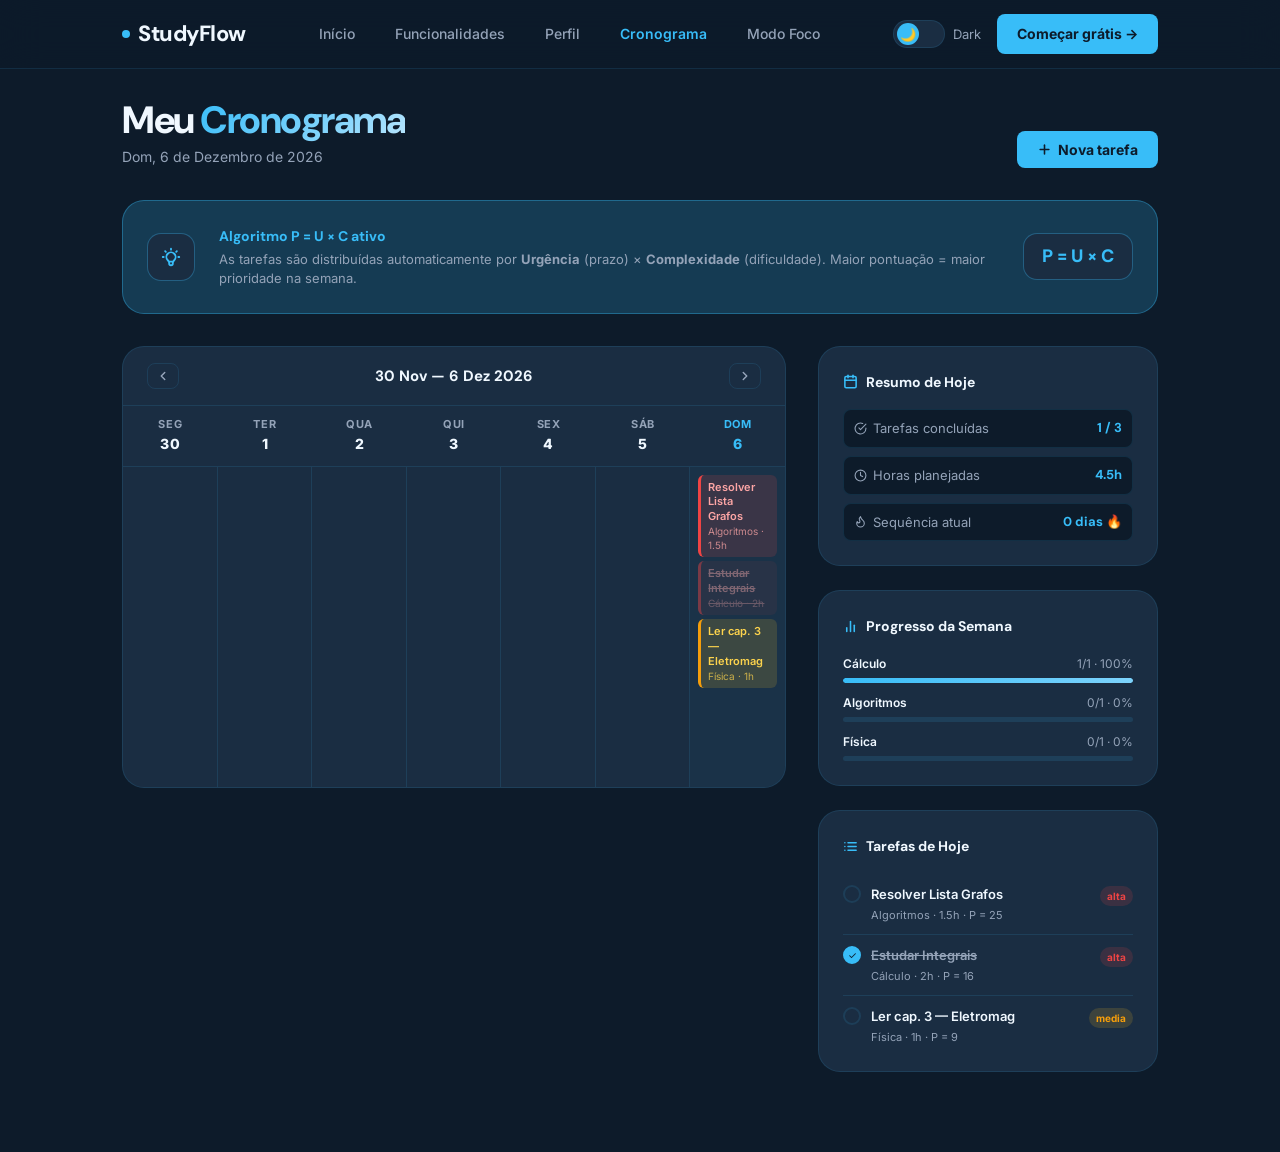
==== commit aea0a6d2: "Cronograma" ====
--- a/cronograma.html
+++ b/cronograma.html
@@ -3,10 +3,9 @@
 <head>
   <meta charset="UTF-8">
   <meta name="viewport" content="width=device-width, initial-scale=1.0">
+  <meta name="description" content="StudyFlow — Organize suas tarefas com o algoritmo P = U × C. Cronograma automático e inteligente.">
+  <meta name="theme-color" content="#0d1b2a">
   <title>StudyFlow | Cronograma</title>
-  <link rel="preconnect" href="https://fonts.googleapis.com">
-  <link rel="preconnect" href="https://fonts.gstatic.com" crossorigin>
-  <link href="https://fonts.googleapis.com/css2?family=Syne:wght@400;600;700;800&family=Plus+Jakarta+Sans:ital,wght@0,300;0,400;0,500;0,600;1,400&display=swap" rel="stylesheet">
   <link rel="stylesheet" href="style.css">
   <style>
 /* ── LAYOUT ──────────────────────────────────────────────────── */
@@ -204,9 +203,12 @@
   .tarefa-bloco__materia { display: none; }
 }
   </style>
+  <!-- Anti-FOUC: aplica tema salvo ANTES do body renderizar, evitando flash -->
+  <script>try{var t=localStorage.getItem("sf-tema");if(t)document.documentElement.setAttribute("data-tema",t);}catch(e){}</script>
 </head>
 <body>
 
+<header role="banner">
 <nav class="nav" id="nav-principal" aria-label="Menu Principal">
   <div class="nav__inner">
     <a href="index.html" class="nav__logo">
@@ -230,12 +232,12 @@
       <a href="#" class="btn-nav">Começar grátis →</a>
     </div>
     <button class="nav__toggle" id="nav-toggle" type="button" aria-label="Abrir menu" aria-expanded="false">
-      <span></span><span></span><span></span>
+      <span aria-hidden="true"></span><span aria-hidden="true"></span><span aria-hidden="true"></span>
     </button>
   </div>
 </nav>
 
-<main class="pagina">
+<main class="pagina" role="main" aria-label="Cronograma de estudos">
 
   <!-- CABEÇALHO -->
   <div class="page-header">
@@ -362,21 +364,21 @@
     </div>
     <div class="form-grupo">
       <label for="t-urgencia">Urgência (U) — 1 a 5</label>
-      <input type="range" id="t-urgencia" min="1" max="5" value="3" style="width:100%;accent-color:var(--accent)">
-      <div style="display:flex;justify-content:space-between;font-size:11px;color:var(--text-secondary);margin-top:4px">
-        <span>Baixa</span><span id="t-urgencia-val" style="color:var(--accent);font-weight:700">3</span><span>Alta</span>
+      <input type="range" id="t-urgencia" min="1" max="5" value="3" >
+      <div class="range-wrap">
+        <span>Baixa</span><span id="t-urgencia-val" class="range-val">3</span><span>Alta</span>
       </div>
     </div>
     <div class="form-grupo">
       <label for="t-complexidade">Complexidade (C) — 1 a 5</label>
-      <input type="range" id="t-complexidade" min="1" max="5" value="3" style="width:100%;accent-color:var(--accent)">
-      <div style="display:flex;justify-content:space-between;font-size:11px;color:var(--text-secondary);margin-top:4px">
-        <span>Fácil</span><span id="t-complexidade-val" style="color:var(--accent);font-weight:700">3</span><span>Difícil</span>
-      </div>
-    </div>
-    <div style="background:var(--accent-glow);border:1px solid var(--border-hover);border-radius:var(--r-sm);padding:10px var(--s2);font-size:13px;margin-bottom:var(--s3);display:flex;align-items:center;justify-content:space-between">
-      <span style="color:var(--text-secondary)">Prioridade calculada (P = U × C)</span>
-      <span id="t-prioridade-calc" style="font-family:var(--font-display);font-weight:800;font-size:18px;color:var(--accent)">9</span>
+      <input type="range" id="t-complexidade" min="1" max="5" value="3" >
+      <div class="range-wrap">
+        <span>Fácil</span><span id="t-complexidade-val" class="range-val">3</span><span>Difícil</span>
+      </div>
+    </div>
+    <div class="prioridade-calc-box">
+      <span class="prioridade-calc-label">Prioridade calculada (P = U × C)</span>
+      <span id="t-prioridade-calc" class="prioridade-calc-val">9</span>
     </div>
     <div class="modal__acoes">
       <button class="btn-cancelar" id="modal-tarefa-cancelar" type="button">Cancelar</button>
--- a/style.css
+++ b/style.css
@@ -1,3 +1,5 @@
+@import url('https://fonts.googleapis.com/css2?family=DM+Sans:ital,opsz,wght@0,9..40,400;0,9..40,500;0,9..40,600;0,9..40,700;0,9..40,800;1,9..40,400&family=Inter:wght@300;400;500;600;700&display=swap');
+
 /* ================================================================
    StudyFlow | style.css — COMPARTILHADO (index + perfil)
    ================================================================
@@ -18,8 +20,8 @@
   --accent-glow:    rgba(56, 189, 248, 0.20);
   --text-primary:   #f0f8ff;
   --text-secondary: #94a3b8;
-  --font-display:   'Syne', sans-serif;
-  --font-body:      'Plus Jakarta Sans', sans-serif;
+  --font-display:   'DM Sans', sans-serif;
+  --font-body:      'Inter', sans-serif;
   --s1:  8px; --s2: 16px; --s3: 24px; --s4: 32px;
   --s5: 48px; --s6: 64px; --s7: 80px;
   --r-sm: 8px; --r-md: 14px; --r-lg: 22px; --r-xl: 32px;
@@ -41,6 +43,15 @@
   --shadow-glow: 0 0 40px rgba(56,189,248,.08);
 }
 
+/* No light mode, o gradiente claro fica invisível —
+   substituímos por azul sólido mais escuro e legível */
+[data-tema="light"] .hero__titulo-gradiente {
+  background: linear-gradient(135deg, #0369a1 0%, #0284c7 60%, #0ea5e9 100%);
+  -webkit-background-clip: text;
+  -webkit-text-fill-color: transparent;
+  background-clip: text;
+}
+
 /* ── RESET + BASE ───────────────────────────────────────────── */
 *, *::before, *::after { margin: 0; padding: 0; box-sizing: border-box; }
 html { scroll-behavior: smooth; }
@@ -227,21 +238,9 @@
   to   { opacity: 1; transform: translateY(0); }
 }
 
-/* ── RESPONSIVO COMPARTILHADO ───────────────────────────────── */
-@media (max-width: 900px) {
-  .nav__links { display: none; }
-  .nav__links.aberto {
-    display: flex; flex-direction: column; position: absolute;
-    top: 68px; left: 0; right: 0; background: var(--bg-nav);
-    backdrop-filter: blur(20px); border-bottom: 1px solid var(--border);
-    padding: var(--s2) var(--s3) var(--s3); gap: var(--s1);
-  }
-  .nav__toggle { display: flex; }
-}
-@media (max-width: 600px) {
-  .nav__inner { padding: 0 var(--s2); }
-  .nav__actions .btn-nav { display: none; }
-}
+/* ── RESPONSIVO COMPARTILHADO (Navbar) ──────────────────────── */
+/* Navbar móvel faz parte do Breakpoint 2 (768px) — ver seção de
+   Media Queries no final deste arquivo                          */
 
 /* ================================================================
    index.html — Estilos específicos da Landing Page
@@ -276,9 +275,9 @@
   mask-image: radial-gradient(ellipse 70% 70% at 50% 50%, black 0%, transparent 100%);
 }
 .hero__inner {
-  max-width: 1100px; margin: 0 auto; padding: var(--s7) var(--s4);
-  display: grid; grid-template-columns: 1fr 1fr;
-  gap: var(--s6); align-items: center; position: relative; z-index: 1;
+  width: 100%; padding: var(--s6) clamp(var(--s4), 5vw, 72px);
+  display: grid; grid-template-columns: 6fr 5fr;
+  gap: clamp(var(--s4), 4vw, var(--s6)); align-items: center; position: relative; z-index: 1;
 }
 
 /* L08 — Badge */
@@ -295,8 +294,8 @@
 /* L09 — Título gradiente */
 .hero__titulo {
   font-family: var(--font-display);
-  font-size: clamp(38px, 5.5vw, 68px);
-  font-weight: 800; line-height: 1.08; letter-spacing: -2px;
+  font-size: clamp(40px, 5vw, 72px);
+  font-weight: 800; line-height: 1.06; letter-spacing: -2px;
   margin-bottom: var(--s3); animation: fadeUp 0.6s 0.1s ease both;
 }
 .hero__titulo-gradiente {
@@ -304,9 +303,9 @@
   -webkit-background-clip: text; -webkit-text-fill-color: transparent; background-clip: text;
 }
 .hero__subtitulo {
-  font-size: clamp(16px, 2vw, 19px); font-weight: 400;
-  color: var(--text-secondary); line-height: 1.65; max-width: 480px;
-  margin-bottom: var(--s5); animation: fadeUp 0.6s 0.2s ease both;
+  font-size: clamp(15px, 1.6vw, 18px); font-weight: 400;
+  color: var(--text-secondary); line-height: 1.7; max-width: 46ch;
+  margin-bottom: var(--s4); animation: fadeUp 0.6s 0.2s ease both;
 }
 
 /* L10 — CTAs */
@@ -355,7 +354,7 @@
 .hero__deco--2 { width: 120px; height: 120px; background: rgba(125,211,252,.08); bottom: -40px; left: -40px; }
 .hero__app-card {
   background: var(--bg-surface); border: 1px solid var(--border);
-  border-radius: var(--r-xl); padding: var(--s3);
+  border-radius: var(--r-xl); padding: clamp(var(--s3), 2.5vw, var(--s4));
   box-shadow: var(--shadow-card), var(--shadow-glow); position: relative;
   transition: background 0.4s ease, border-color 0.4s ease, box-shadow 0.4s ease;
 }
@@ -370,7 +369,7 @@
 .app-mock__titulo { font-family: var(--font-display); font-size: 14px; font-weight: 700; color: var(--text-primary); }
 .app-mock__badge { font-size: 11px; font-weight: 600; color: var(--accent); background: var(--accent-glow); padding: 3px 10px; border-radius: 99px; }
 .app-mock__timer { text-align: center; padding: var(--s3) 0; }
-.app-mock__timer-num { font-family: var(--font-display); font-size: 52px; font-weight: 800; letter-spacing: -2px; color: var(--accent); line-height: 1; }
+.app-mock__timer-num { font-family: var(--font-display); font-size: clamp(36px, 4vw, 56px); font-weight: 800; letter-spacing: -2px; color: var(--accent); line-height: 1; }
 .app-mock__timer-label { font-size: 12px; color: var(--text-secondary); margin-top: 4px; text-transform: uppercase; letter-spacing: .08em; }
 .app-mock__progress-wrap { margin: var(--s2) 0 var(--s3); }
 .app-mock__progress-label { display: flex; justify-content: space-between; font-size: 12px; color: var(--text-secondary); margin-bottom: 6px; }
@@ -423,17 +422,123 @@
 .feature-card__titulo { font-family: var(--font-display); font-size: 17px; font-weight: 700; color: var(--text-primary); margin-bottom: var(--s1); }
 .feature-card__texto { font-size: 14px; color: var(--text-secondary); line-height: 1.65; }
 
-/* Responsivo — landing */
-@media (max-width: 900px) {
-  .hero__inner { grid-template-columns: 1fr; text-align: center; padding: var(--s6) var(--s3); gap: var(--s5); }
-  .hero__subtitulo { margin-inline: auto; }
-  .hero__ctas { justify-content: center; }
+/* ================================================================
+   MEDIA QUERIES — DESIGN RESPONSIVO
+   ================================================================
+   Estratégia: Desktop-First (estilos base = desktop, depois
+   sobrescrevemos para telas menores com max-width)
+
+   BREAKPOINT 1 → TABLET   : max-width 1024px
+   BREAKPOINT 2 → MOBILE   : max-width  768px
+   BREAKPOINT 3 → MOBILE P : max-width  480px
+   ================================================================ */
+
+
+/* ── BREAKPOINT 1 — TABLET (até 1024px) ─────────────────────────
+   Telas médias: iPads, tablets em geral.
+   O grid de features passa de 3 colunas para 2.
+   O hero começa a reduzir espaçamentos.
+   ──────────────────────────────────────────────────────────────── */
+@media (max-width: 1024px) {
+  /* Hero: reduz padding e fonte do título */
+  .hero__inner {
+    padding: var(--s6) var(--s3);
+    gap: var(--s4);
+  }
+
+  /* Features: 3 colunas → 2 colunas */
+  .features__grid {
+    grid-template-columns: repeat(2, 1fr);
+  }
+
+  /* Navbar: links ficam mais compactos */
+  .nav__links {
+    gap: var(--s1);
+  }
+  .nav__links a {
+    padding: 6px 10px;
+    font-size: 13px;
+  }
+}
+
+
+/* ── BREAKPOINT 2 — MOBILE (até 768px) ──────────────────────────
+   Celulares maiores, modo paisagem.
+   Layout de coluna única. Menu hambúrguer entra em ação.
+   Tamanhos de fonte reduzidos. Elementos empilhados.
+   ──────────────────────────────────────────────────────────────── */
+@media (max-width: 768px) {
+  /* Hero: grid de 2 colunas → 1 coluna, texto centralizado */
+  .hero__inner {
+    grid-template-columns: 1fr;
+    text-align: center;
+    padding: var(--s5) var(--s3);
+    gap: var(--s4);
+  }
+  .hero__subtitulo  { margin-inline: auto; }
+  .hero__ctas       { justify-content: center; }
   .hero__social-proof { justify-content: center; }
-  .hero__visual { max-width: 480px; margin: 0 auto; }
-  .features__grid { grid-template-columns: repeat(2, 1fr); }
-}
-@media (max-width: 600px) {
-  .features__grid { grid-template-columns: 1fr; }
-  .hero__ctas { flex-direction: column; align-items: stretch; }
-  .btn-primario, .btn-secundario { justify-content: center; }
+  .hero__visual     { max-width: 520px; margin: 0 auto; }
+
+  /* Features: 2 colunas → 1 coluna */
+  .features__grid {
+    grid-template-columns: 1fr;
+  }
+  .features { padding: var(--s5) var(--s3); }
+
+  /* Navbar: esconde links, exibe botão hambúrguer */
+  .nav__links { display: none; }
+  .nav__links.aberto {
+    display: flex; flex-direction: column; position: absolute;
+    top: 68px; left: 0; right: 0;
+    background: var(--bg-nav); backdrop-filter: blur(20px);
+    border-bottom: 1px solid var(--border);
+    padding: var(--s2) var(--s3) var(--s3); gap: var(--s1);
+  }
+  .nav__toggle { display: flex; }
+
+  /* Footer: reduz padding */
+  footer { padding: var(--s3); }
+}
+
+
+/* ── BREAKPOINT 3 — MOBILE PEQUENO (até 480px) ───────────────────
+   Celulares compactos (iPhone SE, Galaxy A etc).
+   Máxima simplicidade: 1 coluna, fontes menores, botões full-width.
+   ──────────────────────────────────────────────────────────────── */
+@media (max-width: 480px) {
+  /* Navbar: reduz padding e esconde botão "Começar grátis" */
+  .nav__inner { padding: 0 var(--s2); }
+  .nav__actions .btn-nav { display: none; }
+
+  /* Hero: botões empilhados e full-width */
+  .hero__ctas {
+    flex-direction: column;
+    align-items: stretch;
+  }
+  .btn-primario,
+  .btn-secundario {
+    justify-content: center;
+    width: 100%;
+    padding: 14px 20px;
+  }
+
+  /* Hero: fonte do título um pouco menor em telas muito pequenas */
+  .hero__titulo {
+    font-size: clamp(30px, 8vw, 46px);
+    letter-spacing: -1px;
+  }
+
+  /* Modal: ocupa quase toda a largura */
+  .modal {
+    max-width: 95vw;
+    padding: var(--s3);
+  }
+
+  /* Toast: ocupa toda a largura */
+  .toast {
+    right: var(--s2);
+    left: var(--s2);
+    bottom: var(--s2);
+  }
 }
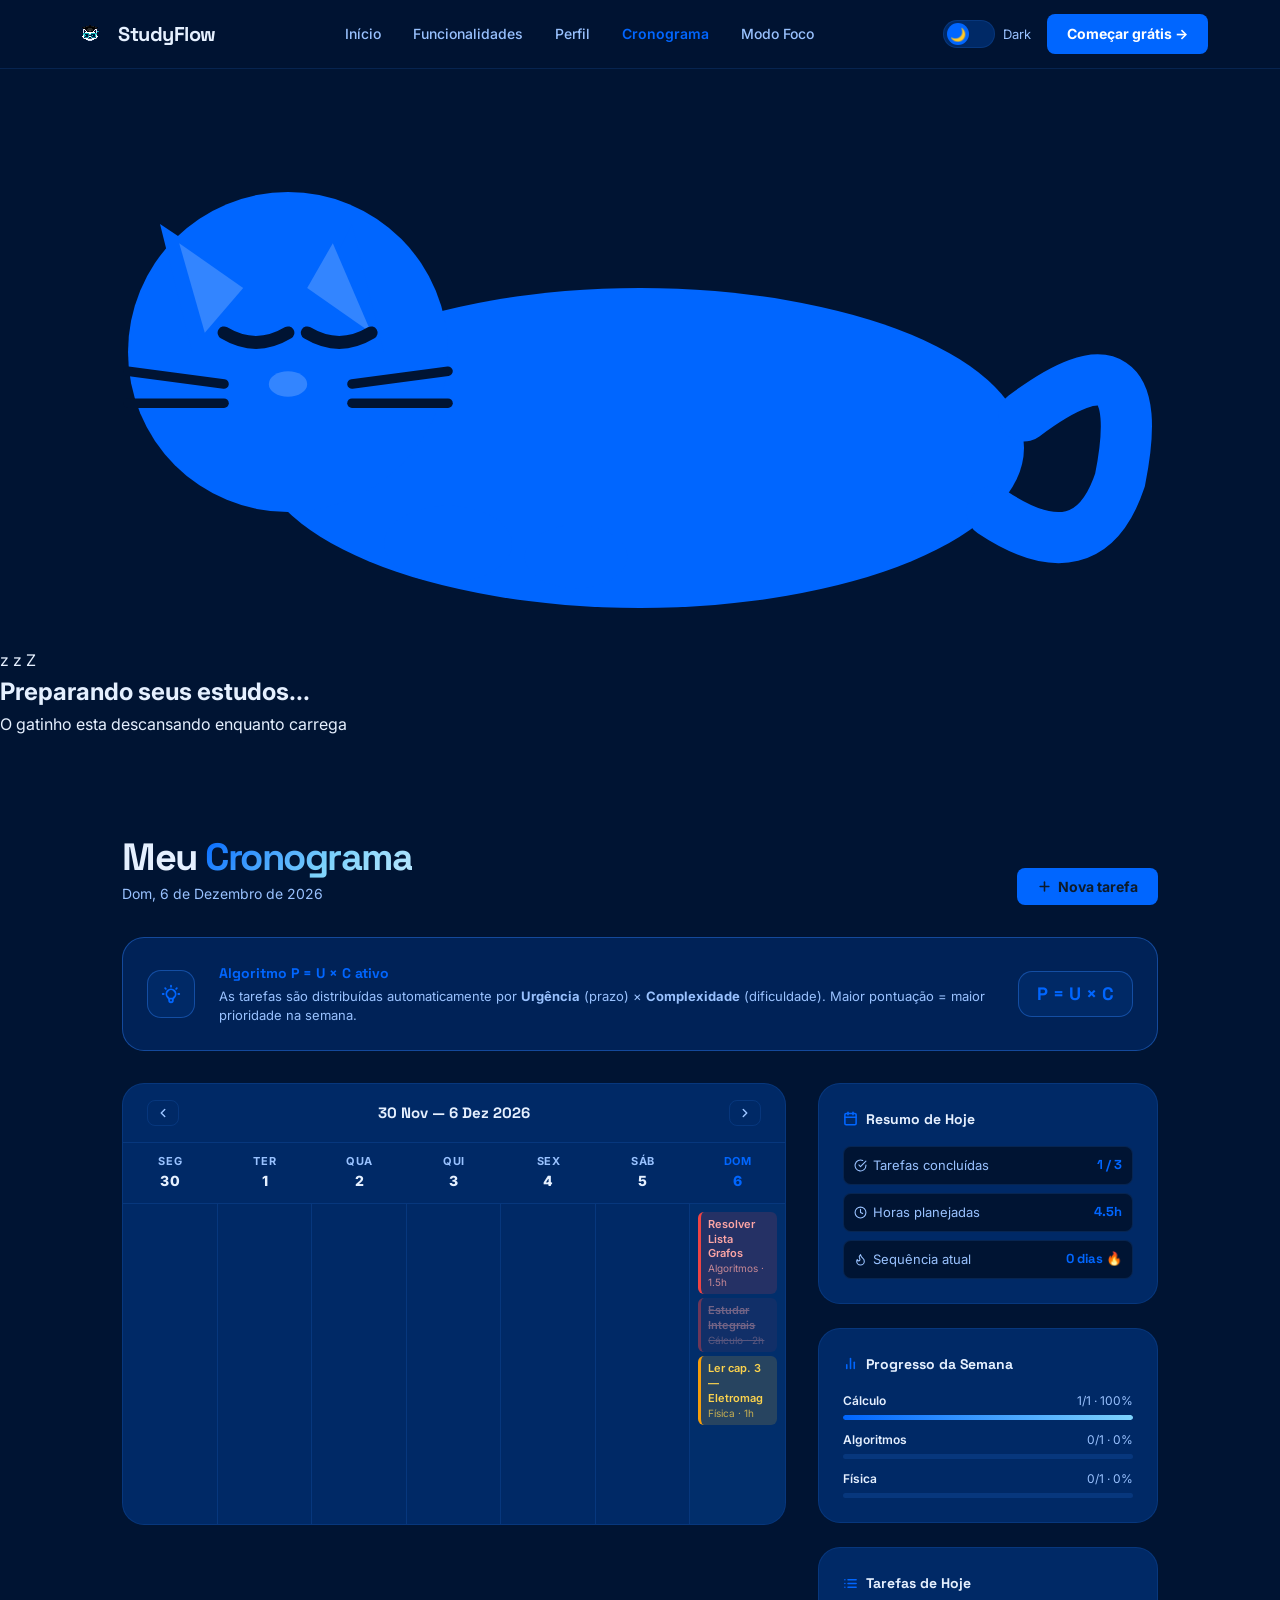
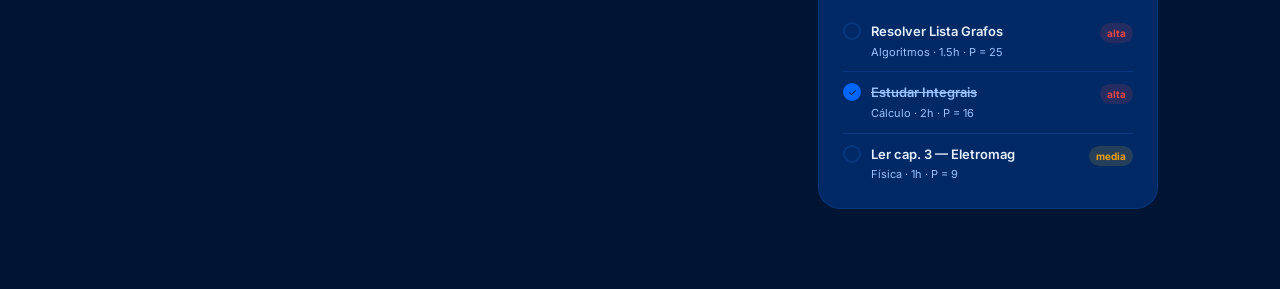
==== commit 4ed2afc4: "StudyFlow | Cronograma" ====
--- a/cronograma.html
+++ b/cronograma.html
@@ -6,6 +6,7 @@
   <meta name="description" content="StudyFlow — Organize suas tarefas com o algoritmo P = U × C. Cronograma automático e inteligente.">
   <meta name="theme-color" content="#0d1b2a">
   <title>StudyFlow | Cronograma</title>
+      <link rel="icon" type="image/png" href="[data-uri]">
   <link rel="stylesheet" href="style.css">
   <style>
 /* ── LAYOUT ──────────────────────────────────────────────────── */
@@ -208,11 +209,80 @@
 </head>
 <body>
 
+  <!-- LOADING SCREEN -->
+<div class="loading-screen" id="loading-screen">
+  <div class="loading-container">
+    
+    <!-- Gato Dormindo -->
+    <div class="cat-loader">
+      <svg class="cat-svg" viewBox="0 0 200 100" fill="none" xmlns="http://www.w3.org/2000/svg">
+        <!-- Corpo do gato -->
+        <ellipse cx="100" cy="70" rx="60" ry="25" fill="var(--accent)"/>
+        
+        <!-- Cabeca -->
+        <circle cx="45" cy="55" r="25" fill="var(--accent)"/>
+        
+        <!-- Orelhas -->
+        <path d="M25 35 L30 55 L40 45 Z" fill="var(--accent)"/>
+        <path d="M55 35 L60 55 L50 45 Z" fill="var(--accent)"/>
+        <path d="M28 38 L32 52 L38 45 Z" fill="var(--accent-light)"/>
+        <path d="M52 38 L58 52 L48 45 Z" fill="var(--accent-light)"/>
+        
+        <!-- Olhos fechados (dormindo) -->
+        <path d="M35 52 Q40 55 45 52" stroke="var(--bg-base)" stroke-width="2" stroke-linecap="round" fill="none"/>
+        <path d="M48 52 Q53 55 58 52" stroke="var(--bg-base)" stroke-width="2" stroke-linecap="round" fill="none"/>
+        
+        <!-- Nariz -->
+        <ellipse cx="45" cy="60" rx="3" ry="2" fill="var(--accent-light)"/>
+        
+        <!-- Bigodes -->
+        <line x1="20" y1="58" x2="35" y2="60" stroke="var(--bg-base)" stroke-width="1.5" stroke-linecap="round"/>
+        <line x1="20" y1="63" x2="35" y2="63" stroke="var(--bg-base)" stroke-width="1.5" stroke-linecap="round"/>
+        <line x1="55" y1="60" x2="70" y2="58" stroke="var(--bg-base)" stroke-width="1.5" stroke-linecap="round"/>
+        <line x1="55" y1="63" x2="70" y2="63" stroke="var(--bg-base)" stroke-width="1.5" stroke-linecap="round"/>
+        
+        <!-- Patas dianteiras -->
+        <ellipse cx="70" cy="85" rx="10" ry="6" fill="var(--accent)"/>
+        <ellipse cx="90" cy="87" rx="8" ry="5" fill="var(--accent)"/>
+        
+        <!-- Rabo com animacao -->
+        <path class="cat-tail" d="M160 65 Q180 50 175 75 Q170 90 155 80" stroke="var(--accent)" stroke-width="8" stroke-linecap="round" fill="none"/>
+      </svg>
+      
+      <!-- Zzz flutuantes -->
+      <span class="zzz zzz-1">z</span>
+      <span class="zzz zzz-2">z</span>
+      <span class="zzz zzz-3">Z</span>
+    </div>
+    
+    <!-- Texto -->
+    <div class="loading-text">
+      <h2 class="loading-title">Preparando seus estudos...</h2>
+      <p class="loading-subtitle">O gatinho esta descansando enquanto carrega</p>
+    </div>
+    
+    <!-- Barra de progresso -->
+    <div class="loading-progress">
+      <div class="loading-progress-bar"></div>
+    </div>
+    
+    <!-- Dots -->
+    <div class="loading-dots">
+      <span class="loading-dot"></span>
+      <span class="loading-dot"></span>
+      <span class="loading-dot"></span>
+    </div>
+    
+  </div>
+</div>
+<!-- FIM LOADING SCREEN -->
+ 
 <header role="banner">
 <nav class="nav" id="nav-principal" aria-label="Menu Principal">
   <div class="nav__inner">
     <a href="index.html" class="nav__logo">
-      <span class="nav__logo-dot" aria-hidden="true"></span>StudyFlow
+      <img src="logo.png" alt="" class="cat-mascot" aria-hidden="true" loading="eager">
+      StudyFlow
     </a>
     <ul class="nav__links" id="nav-links" role="list">
       <li><a href="index.html">Início</a></li>
--- a/style.css
+++ b/style.css
@@ -1,56 +1,90 @@
-@import url('https://fonts.googleapis.com/css2?family=DM+Sans:ital,opsz,wght@0,9..40,400;0,9..40,500;0,9..40,600;0,9..40,700;0,9..40,800;1,9..40,400&family=Inter:wght@300;400;500;600;700&display=swap');
+@import url('https://fonts.googleapis.com/css2?family=Space+Grotesk:wght@400;500;600;700;800&family=Inter:wght@300;400;500;600;700&display=swap');
 
 /* ================================================================
-   StudyFlow | style.css — COMPARTILHADO (index + perfil)
-   ================================================================
-   Contém: variáveis, reset, navbar, toggle de tema, footer
-   Cada página tem seu próprio bloco de estilos específicos
+   StudyFlow | style.css — COMPARTILHADO
+   Paleta: Digital Blue (Tailwind-inspired)
    ================================================================ */
 
 /* ── VARIÁVEIS ─────────────────────────────────────────────── */
 :root {
-  --bg-base:        #0d1b2a;
-  --bg-surface:     #1a2d42;
-  --bg-surface-2:   #1e3451;
-  --bg-nav:         rgba(13, 27, 42, 0.85);
-  --border:         rgba(56, 189, 248, 0.12);
-  --border-hover:   rgba(56, 189, 248, 0.35);
-  --accent:         #38bdf8;
-  --accent-hover:   #0ea5e9;
-  --accent-glow:    rgba(56, 189, 248, 0.20);
-  --text-primary:   #f0f8ff;
-  --text-secondary: #94a3b8;
-  --font-display:   'DM Sans', sans-serif;
+  /* Digital Blue palette */
+  --blue-50:  #E5F0FF;
+  --blue-100: #CCE0FF;
+  --blue-200: #99C2FF;
+  --blue-300: #66A3FF;  /* ← secondary accent / hover states */
+  --blue-400: #3385FF;
+  --blue-500: #0066FF;  /* ← primary accent */
+  --blue-600: #0052CC;
+  --blue-700: #003D99;
+  --blue-800: #002966;
+  --blue-900: #001433;
+  --blue-950: #000E24;  /* ← darkest bg */
+
+  /* Semantic tokens — dark mode (default) */
+  --bg-base:        #001433;
+  --bg-surface:     #002966;
+  --bg-surface-2:   #003D99;
+  --bg-nav:         rgba(0, 20, 51, 0.88);
+  --border:         rgba(51, 133, 255, 0.15);
+  --border-hover:   rgba(51, 133, 255, 0.40);
+  --accent:         #0066FF;
+  --accent-light:   #3385FF;
+  --accent-hover:   #0052CC;
+  --accent-glow:    rgba(0, 102, 255, 0.18);
+
+  /* Secondary accents */
+  --amber:          #F59E0B;
+  --amber-glow:     rgba(245, 158, 11, 0.15);
+  --green:          #22C55E;
+  --green-glow:     rgba(34, 197, 94, 0.15);
+  --red:            #EF4444;
+  --red-glow:       rgba(239, 68, 68, 0.15);
+
+  /* Text */
+  --text-primary:   #E5F0FF;
+  --text-secondary: #99C2FF;   /* contrast 4.6:1 on dark bg ✓ WCAG AA */
+
+  /* Typography */
+  --font-display:   'Space Grotesk', sans-serif;
   --font-body:      'Inter', sans-serif;
+
+  /* Spacing */
   --s1:  8px; --s2: 16px; --s3: 24px; --s4: 32px;
   --s5: 48px; --s6: 64px; --s7: 80px;
+
+  /* Radii */
   --r-sm: 8px; --r-md: 14px; --r-lg: 22px; --r-xl: 32px;
-  --shadow-card: 0 4px 24px rgba(0,0,0,.30), 0 1px 4px rgba(0,0,0,.20);
-  --shadow-glow: 0 0 40px rgba(56,189,248,.15);
-}
-
+
+  /* Shadows */
+  --shadow-card: 0 4px 24px rgba(0,0,0,.35), 0 1px 4px rgba(0,0,0,.25);
+  --shadow-glow: 0 0 48px rgba(0,102,255,.20);
+}
+
+/* ── LIGHT MODE ─────────────────────────────────────────────── */
 [data-tema="light"] {
-  --bg-base:        #f0f6ff;
+  --bg-base:        #E5F0FF;
   --bg-surface:     #ffffff;
-  --bg-surface-2:   #e8f4fd;
-  --bg-nav:         rgba(240, 246, 255, 0.90);
-  --border:         rgba(30, 41, 59, 0.10);
-  --border-hover:   rgba(56, 189, 248, 0.50);
-  --accent-glow:    rgba(56, 189, 248, 0.12);
-  --text-primary:   #0f172a;
-  --text-secondary: #475569;
-  --shadow-card: 0 4px 24px rgba(0,0,0,.08), 0 1px 4px rgba(0,0,0,.05);
-  --shadow-glow: 0 0 40px rgba(56,189,248,.08);
-}
-
-/* No light mode, o gradiente claro fica invisível —
-   substituímos por azul sólido mais escuro e legível */
+  --bg-surface-2:   #CCE0FF;
+  --bg-nav:         rgba(229, 240, 255, 0.92);
+  --border:         rgba(0, 82, 204, 0.12);
+  --border-hover:   rgba(0, 82, 204, 0.35);
+  --accent:         #0052CC;
+  --accent-light:   #0066FF;
+  --accent-hover:   #003D99;
+  --accent-glow:    rgba(0, 82, 204, 0.10);
+  --text-primary:   #000E24;
+  --text-secondary: #003D99;
+  --shadow-card: 0 4px 24px rgba(0,0,0,.08), 0 1px 4px rgba(0,0,0,.04);
+  --shadow-glow: 0 0 40px rgba(0,82,204,.10);
+}
+
 [data-tema="light"] .hero__titulo-gradiente {
-  background: linear-gradient(135deg, #0369a1 0%, #0284c7 60%, #0ea5e9 100%);
-  -webkit-background-clip: text;
-  -webkit-text-fill-color: transparent;
-  background-clip: text;
-}
+  background: linear-gradient(135deg, #0052CC 0%, #0066FF 55%, #3385FF 100%);
+  -webkit-background-clip: text; -webkit-text-fill-color: transparent; background-clip: text;
+}
+[data-tema="light"] .tag--alta  { background: rgba(239,68,68,.12);  color: #b91c1c; }
+[data-tema="light"] .tag--media { background: rgba(245,158,11,.12); color: #92400e; }
+[data-tema="light"] .tag--baixa { background: rgba(34,197,94,.12);  color: #15803d; }
 
 /* ── RESET + BASE ───────────────────────────────────────────── */
 *, *::before, *::after { margin: 0; padding: 0; box-sizing: border-box; }
@@ -66,6 +100,15 @@
 }
 :focus-visible { outline: 2px solid var(--accent); outline-offset: 3px; border-radius: var(--r-sm); }
 
+/* ── SKIP LINK ──────────────────────────────────────────────── */
+.skip-link {
+  position: absolute; top: -100px; left: var(--s2);
+  background: var(--accent); color: #fff; padding: 8px 16px;
+  border-radius: var(--r-sm); font-weight: 700; z-index: 9999;
+  transition: top 0.2s ease; text-decoration: none;
+}
+.skip-link:focus { top: var(--s2); }
+
 /* ── NAVBAR ─────────────────────────────────────────────────── */
 .nav {
   position: fixed; top: 0; left: 0; right: 0; z-index: 1000;
@@ -73,26 +116,27 @@
   backdrop-filter: blur(20px); -webkit-backdrop-filter: blur(20px);
   transition: background 0.4s ease, border-color 0.4s ease, box-shadow 0.3s ease;
 }
-.nav.rolado { box-shadow: 0 4px 30px rgba(0,0,0,.25); }
+.nav.rolado { box-shadow: 0 4px 30px rgba(0,0,0,.30); }
 .nav__inner {
-  max-width: 1100px; margin: 0 auto; padding: 0 var(--s4); height: 68px;
+  max-width: 1200px; margin: 0 auto; padding: 0 var(--s4); height: 68px;
   display: flex; align-items: center; justify-content: space-between; gap: var(--s3);
 }
+
+/* Logo com mascote */
 .nav__logo {
-  font-family: var(--font-display); font-size: 22px; font-weight: 800;
+  font-family: var(--font-display); font-size: 20px; font-weight: 800;
   color: var(--text-primary); text-decoration: none; letter-spacing: -0.5px;
-  display: flex; align-items: center; gap: var(--s1); transition: color 0.2s ease; flex-shrink: 0;
+  display: flex; align-items: center; gap: 10px;
+  transition: color 0.2s ease; flex-shrink: 0;
 }
 .nav__logo:hover { color: var(--accent); }
-.nav__logo-dot {
-  width: 8px; height: 8px; border-radius: 50%; background: var(--accent);
-  animation: pulso 2.5s ease-in-out infinite;
-}
-@keyframes pulso {
-  0%, 100% { transform: scale(1);   opacity: 1;  }
-  50%       { transform: scale(1.5); opacity: .6; }
-}
-.nav__links { display: flex; align-items: center; gap: var(--s2); list-style: none; }
+.nav__logo:hover .cat-mascot { transform: rotate(-8deg) scale(1.1); }
+.cat-mascot {
+  width: 32px; height: 32px; flex-shrink: 0;
+  transition: transform 0.25s cubic-bezier(.34,1.56,.64,1);
+}
+
+.nav__links { display: flex; align-items: center; gap: var(--s1); list-style: none; }
 .nav__links a {
   font-size: 14px; font-weight: 500; color: var(--text-secondary);
   text-decoration: none; padding: 6px 12px; border-radius: var(--r-sm);
@@ -102,14 +146,14 @@
 .nav__links a[aria-current="page"] { color: var(--accent); font-weight: 600; }
 .nav__actions { display: flex; align-items: center; gap: var(--s2); flex-shrink: 0; }
 .btn-nav {
-  padding: 9px 20px; background: var(--accent); color: #0d1b2a;
+  padding: 9px 20px; background: var(--accent); color: #fff;
   border: none; border-radius: var(--r-sm); font-family: var(--font-body);
   font-size: 14px; font-weight: 700; cursor: pointer; text-decoration: none;
   transition: background 0.2s ease, transform 0.15s ease; white-space: nowrap;
 }
 .btn-nav:hover { background: var(--accent-hover); transform: translateY(-1px); }
 
-/* ── TOGGLE DE TEMA ─────────────────────────────────────────── */
+/* ── TOGGLE TEMA ────────────────────────────────────────────── */
 .toggle-tema { position: relative; display: flex; align-items: center; gap: 8px; }
 .toggle-tema__input { position: absolute; opacity: 0; width: 0; height: 0; }
 .toggle-tema__track {
@@ -149,8 +193,10 @@
 }
 footer a { color: var(--accent); text-decoration: none; }
 footer a:hover { text-decoration: underline; }
-
-/* ── TOAST (compartilhado) ──────────────────────────────────── */
+.footer__status { margin-top: 4px; }
+.footer__status-valor { color: var(--green); }
+
+/* ── TOAST ──────────────────────────────────────────────────── */
 .toast {
   position: fixed; bottom: var(--s4); right: var(--s4);
   background: var(--bg-surface); border: 1px solid var(--border-hover);
@@ -163,9 +209,9 @@
 .toast svg { width: 16px; height: 16px; stroke: var(--accent); stroke-width: 2.5; flex-shrink: 0; }
 .toast.visivel { transform: translateY(0); opacity: 1; }
 
-/* ── MODAL (compartilhado) ──────────────────────────────────── */
+/* ── MODAL ──────────────────────────────────────────────────── */
 .modal-overlay {
-  position: fixed; inset: 0; background: rgba(0,0,0,.6);
+  position: fixed; inset: 0; background: rgba(0,0,0,.65);
   backdrop-filter: blur(6px); z-index: 2000;
   display: flex; align-items: center; justify-content: center;
   opacity: 0; pointer-events: none; transition: opacity 0.3s ease;
@@ -185,89 +231,49 @@
 }
 .modal__fechar {
   background: none; border: none; color: var(--text-secondary);
-  cursor: pointer; padding: 6px; border-radius: var(--r-sm);
-  display: flex; align-items: center;
-  transition: color 0.2s ease, background 0.2s ease;
-}
-.modal__fechar:hover { color: var(--text-primary); background: var(--accent-glow); }
-.modal__fechar svg { width: 18px; height: 18px; stroke: currentColor; stroke-width: 2.5; }
+  cursor: pointer; font-size: 20px; padding: 4px; line-height: 1;
+  transition: color 0.2s ease;
+}
+.modal__fechar:hover { color: var(--text-primary); }
 .form-grupo { margin-bottom: var(--s3); }
 .form-grupo label {
-  display: block; font-size: 12px; font-weight: 700; color: var(--text-secondary);
-  margin-bottom: 6px; text-transform: uppercase; letter-spacing: .06em;
-}
-.form-grupo input {
-  width: 100%; padding: 10px var(--s2); background: var(--bg-base);
-  border: 1px solid var(--border); border-radius: var(--r-sm);
-  color: var(--text-primary); font-family: var(--font-body); font-size: 14px;
-  transition: border-color 0.2s ease, background 0.4s ease; outline: none;
-}
-.form-grupo input:focus { border-color: var(--accent); }
-.avatar-grid { display: flex; gap: 8px; flex-wrap: wrap; }
-.avatar-op {
-  width: 44px; height: 44px; border-radius: 50%; background: var(--bg-base);
-  border: 2px solid var(--border); font-size: 22px; cursor: pointer;
-  display: flex; align-items: center; justify-content: center;
-  transition: border-color 0.2s ease, background 0.2s ease;
-}
-.avatar-op:hover { border-color: var(--border-hover); background: var(--accent-glow); }
-.avatar-op.selecionado { border-color: var(--accent); background: var(--accent-glow); }
-.modal__acoes { display: flex; gap: var(--s2); margin-top: var(--s3); justify-content: flex-end; }
-.btn-cancelar {
-  padding: 10px 20px; background: transparent; color: var(--text-secondary);
-  border: 1px solid var(--border); border-radius: var(--r-sm);
-  font-family: var(--font-body); font-size: 14px; font-weight: 600; cursor: pointer;
-  transition: border-color 0.2s ease, color 0.2s ease;
-  display: flex; align-items: center; gap: 6px;
-}
-.btn-cancelar:hover { border-color: var(--border-hover); color: var(--text-primary); }
-.btn-cancelar svg { width: 15px; height: 15px; stroke: currentColor; stroke-width: 2.5; }
-.btn-salvar {
-  padding: 10px 24px; background: var(--accent); color: #0d1b2a;
-  border: none; border-radius: var(--r-sm);
-  font-family: var(--font-body); font-size: 14px; font-weight: 700; cursor: pointer;
-  display: flex; align-items: center; gap: 6px;
+  display: block; font-size: 13px; font-weight: 600;
+  color: var(--text-secondary); margin-bottom: 6px;
+}
+.form-grupo input,
+.form-grupo select,
+.form-grupo textarea {
+  width: 100%; padding: 10px 14px;
+  background: var(--bg-base); border: 1px solid var(--border);
+  border-radius: var(--r-md); color: var(--text-primary);
+  font-family: var(--font-body); font-size: 14px;
+  transition: border-color 0.2s ease, background 0.4s ease;
+}
+.form-grupo input:focus,
+.form-grupo select:focus,
+.form-grupo textarea:focus { outline: none; border-color: var(--accent); }
+.form-grupo textarea { resize: vertical; min-height: 80px; }
+.btn-form-submit {
+  width: 100%; padding: 13px; background: var(--accent); color: #fff;
+  border: none; border-radius: var(--r-md); font-family: var(--font-body);
+  font-size: 15px; font-weight: 700; cursor: pointer;
   transition: background 0.2s ease, transform 0.15s ease;
 }
-.btn-salvar:hover { background: var(--accent-hover); transform: translateY(-1px); }
-.btn-salvar svg { width: 15px; height: 15px; stroke: currentColor; stroke-width: 2.5; }
-
-/* ── KEYFRAMES ──────────────────────────────────────────────── */
-@keyframes fadeUp {
-  from { opacity: 0; transform: translateY(24px); }
-  to   { opacity: 1; transform: translateY(0); }
-}
-
-/* ── RESPONSIVO COMPARTILHADO (Navbar) ──────────────────────── */
-/* Navbar móvel faz parte do Breakpoint 2 (768px) — ver seção de
-   Media Queries no final deste arquivo                          */
-
-/* ================================================================
-   index.html — Estilos específicos da Landing Page
-   ================================================================ */
-
-.skip-link {
-  position: absolute; top: -100%; left: var(--s2);
-  background: var(--accent); color: #0d1b2a;
-  padding: var(--s1) var(--s2); border-radius: var(--r-sm);
-  font-weight: 700; font-size: 14px; text-decoration: none;
-  z-index: 10000; transition: top 0.2s ease;
-}
-.skip-link:focus { top: var(--s2); }
-
-/* L07 — HERO */
+.btn-form-submit:hover { background: var(--accent-hover); transform: translateY(-1px); }
+
+/* ── HERO ───────────────────────────────────────────────────── */
 .hero {
-  min-height: 100vh; display: flex; align-items: center;
+  min-height: 88vh; display: flex; align-items: center;
   padding-top: 68px; position: relative; overflow: hidden;
 }
 .hero::before {
   content: ''; position: absolute; inset: 0; pointer-events: none;
   background:
-    radial-gradient(ellipse 80% 60% at 60% 40%, rgba(56,189,248,.08) 0%, transparent 70%),
-    radial-gradient(ellipse 50% 50% at 10% 80%, rgba(14,165,233,.05) 0%, transparent 60%);
+    radial-gradient(ellipse 70% 55% at 65% 40%, rgba(0,102,255,.12) 0%, transparent 70%),
+    radial-gradient(ellipse 45% 45% at 10% 80%, rgba(51,133,255,.07) 0%, transparent 60%);
 }
 .hero__grid-bg {
-  position: absolute; inset: 0; pointer-events: none; opacity: 0.4;
+  position: absolute; inset: 0; pointer-events: none; opacity: 0.35;
   background-image:
     linear-gradient(var(--border) 1px, transparent 1px),
     linear-gradient(90deg, var(--border) 1px, transparent 1px);
@@ -275,7 +281,7 @@
   mask-image: radial-gradient(ellipse 70% 70% at 50% 50%, black 0%, transparent 100%);
 }
 .hero__inner {
-  width: 100%; padding: var(--s6) clamp(var(--s4), 5vw, 72px);
+  width: 100%; padding: var(--s5) clamp(var(--s4), 5vw, 72px);
   display: grid; grid-template-columns: 6fr 5fr;
   gap: clamp(var(--s4), 4vw, var(--s6)); align-items: center; position: relative; z-index: 1;
 }
@@ -284,35 +290,36 @@
 .hero__badge {
   display: inline-flex; align-items: center; gap: 6px;
   background: var(--accent-glow); border: 1px solid var(--border-hover);
-  color: var(--accent); font-size: 12px; font-weight: 600;
+  color: var(--accent-light); font-size: 12px; font-weight: 600;
   letter-spacing: .06em; text-transform: uppercase;
   padding: 5px 14px; border-radius: 99px; margin-bottom: var(--s3);
   animation: fadeUp 0.6s ease both;
 }
 .hero__badge-dot { width: 6px; height: 6px; border-radius: 50%; background: var(--accent); animation: pulso 2s infinite; }
-
-/* L09 — Título gradiente */
+@keyframes pulso { 0%,100% { transform:scale(1); opacity:1; } 50% { transform:scale(1.5); opacity:.6; } }
+
+/* L09 — Título */
 .hero__titulo {
   font-family: var(--font-display);
-  font-size: clamp(40px, 5vw, 72px);
-  font-weight: 800; line-height: 1.06; letter-spacing: -2px;
+  font-size: clamp(38px, 4.8vw, 68px);
+  font-weight: 800; line-height: 1.07; letter-spacing: -2px;
   margin-bottom: var(--s3); animation: fadeUp 0.6s 0.1s ease both;
 }
 .hero__titulo-gradiente {
-  background: linear-gradient(135deg, var(--accent) 0%, #7dd3fc 60%, #bae6fd 100%);
+  background: linear-gradient(135deg, #3385FF 0%, #0066FF 50%, #99C2FF 100%);
   -webkit-background-clip: text; -webkit-text-fill-color: transparent; background-clip: text;
 }
 .hero__subtitulo {
-  font-size: clamp(15px, 1.6vw, 18px); font-weight: 400;
-  color: var(--text-secondary); line-height: 1.7; max-width: 46ch;
+  font-size: clamp(15px, 1.5vw, 18px); font-weight: 400;
+  color: var(--text-secondary); line-height: 1.75; max-width: 46ch;
   margin-bottom: var(--s4); animation: fadeUp 0.6s 0.2s ease both;
 }
 
 /* L10 — CTAs */
-.hero__ctas { display: flex; gap: var(--s2); flex-wrap: wrap; margin-bottom: var(--s5); animation: fadeUp 0.6s 0.3s ease both; }
+.hero__ctas { display: flex; gap: var(--s2); flex-wrap: wrap; margin-bottom: var(--s4); animation: fadeUp 0.6s 0.3s ease both; }
 .btn-primario {
   display: inline-flex; align-items: center; gap: 8px;
-  padding: 14px 28px; background: var(--accent); color: #0d1b2a;
+  padding: 14px 28px; background: var(--accent); color: #fff;
   border: 2px solid var(--accent); border-radius: var(--r-sm);
   font-family: var(--font-body); font-size: 15px; font-weight: 700;
   cursor: pointer; text-decoration: none;
@@ -336,22 +343,25 @@
   background: var(--accent-glow); transform: translateY(-2px);
 }
 
+/* Social proof com avatares SVG */
 .hero__social-proof { display: flex; align-items: center; gap: var(--s2); animation: fadeUp 0.6s 0.4s ease both; }
 .hero__avatares { display: flex; }
 .hero__avatar {
-  width: 32px; height: 32px; border-radius: 50%; border: 2px solid var(--bg-base);
-  font-size: 14px; display: flex; align-items: center; justify-content: center;
-  margin-left: -8px; background: var(--bg-surface-2);
-}
-.hero__avatares .hero__avatar:first-child { margin-left: 0; }
+  width: 34px; height: 34px; border-radius: 50%;
+  border: 2px solid var(--bg-base);
+  margin-left: -10px; overflow: hidden; flex-shrink: 0;
+  background: var(--bg-surface-2);
+}
+.hero__avatar:first-child { margin-left: 0; }
+.hero__avatar svg { width: 100%; height: 100%; }
 .hero__social-texto { font-size: 13px; color: var(--text-secondary); }
 .hero__social-texto strong { color: var(--text-primary); font-weight: 600; }
 
-/* L11 — Card hero */
+/* L11 — Card app */
 .hero__visual { position: relative; animation: fadeUp 0.7s 0.15s ease both; }
-.hero__deco { position: absolute; border-radius: 50%; filter: blur(40px); pointer-events: none; }
-.hero__deco--1 { width: 200px; height: 200px; background: rgba(56,189,248,.06); top: -60px; right: -60px; }
-.hero__deco--2 { width: 120px; height: 120px; background: rgba(125,211,252,.08); bottom: -40px; left: -40px; }
+.hero__deco { position: absolute; border-radius: 50%; filter: blur(50px); pointer-events: none; }
+.hero__deco--1 { width: 220px; height: 220px; background: rgba(0,102,255,.10); top: -60px; right: -40px; }
+.hero__deco--2 { width: 140px; height: 140px; background: rgba(51,133,255,.08); bottom: -40px; left: -30px; }
 .hero__app-card {
   background: var(--bg-surface); border: 1px solid var(--border);
   border-radius: var(--r-xl); padding: clamp(var(--s3), 2.5vw, var(--s4));
@@ -367,16 +377,16 @@
   margin-bottom: var(--s3); padding-bottom: var(--s2); border-bottom: 1px solid var(--border);
 }
 .app-mock__titulo { font-family: var(--font-display); font-size: 14px; font-weight: 700; color: var(--text-primary); }
-.app-mock__badge { font-size: 11px; font-weight: 600; color: var(--accent); background: var(--accent-glow); padding: 3px 10px; border-radius: 99px; }
+.app-mock__badge { font-size: 11px; font-weight: 600; color: var(--accent-light); background: var(--accent-glow); padding: 3px 10px; border-radius: 99px; border: 1px solid var(--border-hover); }
 .app-mock__timer { text-align: center; padding: var(--s3) 0; }
-.app-mock__timer-num { font-family: var(--font-display); font-size: clamp(36px, 4vw, 56px); font-weight: 800; letter-spacing: -2px; color: var(--accent); line-height: 1; }
-.app-mock__timer-label { font-size: 12px; color: var(--text-secondary); margin-top: 4px; text-transform: uppercase; letter-spacing: .08em; }
+.app-mock__timer-num { font-family: var(--font-display); font-size: clamp(36px, 4vw, 54px); font-weight: 800; letter-spacing: -2px; color: var(--accent-light); line-height: 1; }
+.app-mock__timer-label { font-size: 12px; color: var(--text-secondary); margin-top: 6px; text-transform: uppercase; letter-spacing: .08em; }
 .app-mock__progress-wrap { margin: var(--s2) 0 var(--s3); }
 .app-mock__progress-label { display: flex; justify-content: space-between; font-size: 12px; color: var(--text-secondary); margin-bottom: 6px; }
 .app-mock__progress-track { height: 6px; background: var(--border); border-radius: 99px; overflow: hidden; }
 .app-mock__progress-fill {
   height: 100%; width: 65%;
-  background: linear-gradient(90deg, var(--accent), #7dd3fc); border-radius: 99px;
+  background: linear-gradient(90deg, var(--accent), var(--blue-300)); border-radius: 99px;
   animation: expandir 1.5s 0.8s ease both;
 }
 @keyframes expandir { from { width: 0%; } to { width: 65%; } }
@@ -392,102 +402,125 @@
   width: 18px; height: 18px; border-radius: 50%; border: 2px solid var(--border);
   flex-shrink: 0; display: flex; align-items: center; justify-content: center; font-size: 10px;
 }
-.app-mock__tarefa-check.feito { background: var(--accent); border-color: var(--accent); color: #0d1b2a; }
+.app-mock__tarefa-check.feito { background: var(--green); border-color: var(--green); color: #fff; }
 .app-mock__tarefa-nome { color: var(--text-primary); font-weight: 500; flex: 1; }
 .app-mock__tarefa-nome.riscado { text-decoration: line-through; color: var(--text-secondary); }
 .app-mock__tarefa-tag { font-size: 11px; padding: 2px 8px; border-radius: 99px; font-weight: 600; }
-.tag--alta  { background: rgba(239,68,68,.15);  color: #ef4444; }
-.tag--media { background: rgba(251,191,36,.15); color: #f59e0b; }
-.tag--baixa { background: rgba(34,197,94,.15);  color: #22c55e; }
-
-/* L12 — Features */
-.features { padding: var(--s7) var(--s4); max-width: 1100px; margin: 0 auto; }
+.tag--alta  { background: var(--red-glow);   color: var(--red); }
+.tag--media { background: var(--amber-glow); color: var(--amber); }
+.tag--baixa { background: var(--green-glow); color: var(--green); }
+
+/* ── FEATURES ───────────────────────────────────────────────── */
+.features { padding: var(--s7) clamp(var(--s4), 5vw, 72px); max-width: 1200px; margin: 0 auto; }
 .features__header { text-align: center; max-width: 560px; margin: 0 auto var(--s6); }
-.features__rotulo { font-size: 12px; font-weight: 700; letter-spacing: .12em; text-transform: uppercase; color: var(--accent); margin-bottom: var(--s2); }
+.features__rotulo { font-size: 12px; font-weight: 700; letter-spacing: .12em; text-transform: uppercase; color: var(--accent-light); margin-bottom: var(--s2); }
 .features__titulo { font-family: var(--font-display); font-size: clamp(26px, 4vw, 38px); font-weight: 800; letter-spacing: -1px; line-height: 1.15; color: var(--text-primary); margin-bottom: var(--s2); }
 .features__desc { font-size: 16px; color: var(--text-secondary); line-height: 1.6; }
-.features__grid { display: grid; grid-template-columns: repeat(3, 1fr); gap: var(--s3); }
+.features__grid { display: grid; grid-template-columns: repeat(3, 1fr); gap: var(--s3); align-items: stretch; }
+
+/* IntersectionObserver: cards começam ocultos, JS adiciona .visivel */
 .feature-card {
   background: var(--bg-surface); border: 1px solid var(--border);
   border-radius: var(--r-lg); padding: var(--s4);
-  transition: border-color 0.25s ease, transform 0.25s ease, box-shadow 0.25s ease, background 0.4s ease;
+  display: flex; flex-direction: column;
+  transition: border-color 0.25s ease, transform 0.25s ease, box-shadow 0.25s ease, background 0.4s ease, opacity 0.5s ease;
   cursor: default;
-}
+  opacity: 0; transform: translateY(24px);
+}
+.feature-card.visivel { opacity: 1; transform: translateY(0); }
 .feature-card:hover { border-color: var(--border-hover); transform: translateY(-4px); box-shadow: var(--shadow-card); }
 .feature-card__icone {
   width: 48px; height: 48px; background: var(--accent-glow); border-radius: var(--r-md);
   display: flex; align-items: center; justify-content: center; font-size: 22px;
-  margin-bottom: var(--s3); border: 1px solid var(--border-hover);
+  margin-bottom: var(--s3); border: 1px solid var(--border-hover); flex-shrink: 0;
 }
 .feature-card__titulo { font-family: var(--font-display); font-size: 17px; font-weight: 700; color: var(--text-primary); margin-bottom: var(--s1); }
-.feature-card__texto { font-size: 14px; color: var(--text-secondary); line-height: 1.65; }
-
-/* ================================================================
-   MEDIA QUERIES — DESIGN RESPONSIVO
-   ================================================================
-   Estratégia: Desktop-First (estilos base = desktop, depois
-   sobrescrevemos para telas menores com max-width)
-
-   BREAKPOINT 1 → TABLET   : max-width 1024px
-   BREAKPOINT 2 → MOBILE   : max-width  768px
-   BREAKPOINT 3 → MOBILE P : max-width  480px
-   ================================================================ */
-
-
-/* ── BREAKPOINT 1 — TABLET (até 1024px) ─────────────────────────
-   Telas médias: iPads, tablets em geral.
-   O grid de features passa de 3 colunas para 2.
-   O hero começa a reduzir espaçamentos.
-   ──────────────────────────────────────────────────────────────── */
+.feature-card__texto { font-size: 14px; color: var(--text-secondary); line-height: 1.65; flex: 1; }
+
+/* ── CTA FINAL ──────────────────────────────────────────────── */
+.cta-final {
+  padding: var(--s7) clamp(var(--s4), 5vw, 72px);
+  text-align: center; position: relative; overflow: hidden;
+}
+.cta-final::before {
+  content: ''; position: absolute; inset: 0; pointer-events: none;
+  background: radial-gradient(ellipse 60% 70% at 50% 50%, rgba(0,102,255,.12) 0%, transparent 70%);
+}
+.cta-final__inner {
+  position: relative; z-index: 1;
+  background: var(--bg-surface); border: 1px solid var(--border-hover);
+  border-radius: var(--r-xl); padding: var(--s6) var(--s5);
+  max-width: 680px; margin: 0 auto;
+  box-shadow: var(--shadow-card), var(--shadow-glow);
+}
+.cta-final__inner::before {
+  content: ''; position: absolute; top: -1px; left: 60px; right: 60px; height: 1px;
+  background: linear-gradient(90deg, transparent, var(--accent), transparent);
+}
+.cta-final__icone { font-size: 48px; margin-bottom: var(--s3); display: block; }
+.cta-final__titulo {
+  font-family: var(--font-display); font-size: clamp(24px, 4vw, 38px);
+  font-weight: 800; letter-spacing: -1px; line-height: 1.15;
+  color: var(--text-primary); margin-bottom: var(--s2);
+}
+.cta-final__subtitulo { font-size: 16px; color: var(--text-secondary); line-height: 1.65; margin-bottom: var(--s4); }
+.cta-final__acoes { display: flex; gap: var(--s2); justify-content: center; flex-wrap: wrap; }
+
+/* ── ANIMAÇÕES ──────────────────────────────────────────────── */
+@keyframes fadeUp { from { opacity:0; transform:translateY(20px); } to { opacity:1; transform:translateY(0); } }
+
+/* ── RANGE INPUTS ───────────────────────────────────────────── */
+.range-wrap { display: flex; justify-content: space-between; font-size: 11px; color: var(--text-secondary); margin-top: 4px; }
+.range-val   { color: var(--accent); font-weight: 700; }
+input[type="range"] { width: 100%; accent-color: var(--accent); }
+
+/* ── POMODORO CONTADOR ──────────────────────────────────────── */
+.pomodoros-contador { display: flex; align-items: center; gap: 6px; font-size: 13px; color: var(--text-secondary); }
+.pomodoros-num      { font-family: var(--font-display); font-weight: 700; color: var(--accent); font-size: 16px; }
+.pomodoros-icones   { font-size: 16px; }
+.link-acento { color: var(--accent); text-decoration: none; }
+.link-acento:hover { text-decoration: underline; }
+
+/* ── PRIORIDADE CALC (cronograma modal) ─────────────────────── */
+.prioridade-calc-box {
+  background: var(--accent-glow); border: 1px solid var(--border-hover);
+  border-radius: var(--r-sm); padding: 10px var(--s2);
+  font-size: 13px; margin-bottom: var(--s3);
+  display: flex; align-items: center; justify-content: space-between;
+}
+.prioridade-calc-label { color: var(--text-secondary); }
+.prioridade-calc-val   { font-family: var(--font-display); font-weight: 800; font-size: 18px; color: var(--accent); }
+
+/* ── BARRAS DE PROGRESSO via data-w ────────────────────────── */
+[data-w] { width: 0; transition: width 0.8s ease; }
+
+/* ── GRADIENTES LIGHT em páginas internas ───────────────────── */
+[data-tema="light"] .painel__titulo span,
+[data-tema="light"] .page-header__titulo span {
+  background: linear-gradient(135deg, #0052CC 0%, #0066FF 55%, #3385FF 100%);
+  -webkit-background-clip: text; -webkit-text-fill-color: transparent; background-clip: text;
+}
+
+/* ── MEDIA QUERIES ──────────────────────────────────────────── */
+/* TABLET */
 @media (max-width: 1024px) {
-  /* Hero: reduz padding e fonte do título */
-  .hero__inner {
-    padding: var(--s6) var(--s3);
-    gap: var(--s4);
-  }
-
-  /* Features: 3 colunas → 2 colunas */
-  .features__grid {
-    grid-template-columns: repeat(2, 1fr);
-  }
-
-  /* Navbar: links ficam mais compactos */
-  .nav__links {
-    gap: var(--s1);
-  }
-  .nav__links a {
-    padding: 6px 10px;
-    font-size: 13px;
-  }
-}
-
-
-/* ── BREAKPOINT 2 — MOBILE (até 768px) ──────────────────────────
-   Celulares maiores, modo paisagem.
-   Layout de coluna única. Menu hambúrguer entra em ação.
-   Tamanhos de fonte reduzidos. Elementos empilhados.
-   ──────────────────────────────────────────────────────────────── */
+  .hero__inner { padding: var(--s5) var(--s3); gap: var(--s4); }
+  .features__grid { grid-template-columns: repeat(2, 1fr); }
+  .nav__links { gap: var(--s1); }
+  .nav__links a { padding: 6px 10px; font-size: 13px; }
+}
+
+/* MOBILE */
 @media (max-width: 768px) {
-  /* Hero: grid de 2 colunas → 1 coluna, texto centralizado */
-  .hero__inner {
-    grid-template-columns: 1fr;
-    text-align: center;
-    padding: var(--s5) var(--s3);
-    gap: var(--s4);
-  }
+  .hero { min-height: auto; padding-bottom: var(--s5); }
+  .hero__inner { grid-template-columns: 1fr; text-align: center; padding: var(--s5) var(--s3); gap: var(--s4); }
   .hero__subtitulo  { margin-inline: auto; }
   .hero__ctas       { justify-content: center; }
   .hero__social-proof { justify-content: center; }
   .hero__visual     { max-width: 520px; margin: 0 auto; }
-
-  /* Features: 2 colunas → 1 coluna */
-  .features__grid {
-    grid-template-columns: 1fr;
-  }
-  .features { padding: var(--s5) var(--s3); }
-
-  /* Navbar: esconde links, exibe botão hambúrguer */
-  .nav__links { display: none; }
+  .features__grid   { grid-template-columns: 1fr; }
+  .features         { padding: var(--s5) var(--s3); }
+  .nav__links       { display: none; }
   .nav__links.aberto {
     display: flex; flex-direction: column; position: absolute;
     top: 68px; left: 0; right: 0;
@@ -496,49 +529,132 @@
     padding: var(--s2) var(--s3) var(--s3); gap: var(--s1);
   }
   .nav__toggle { display: flex; }
-
-  /* Footer: reduz padding */
   footer { padding: var(--s3); }
-}
-
-
-/* ── BREAKPOINT 3 — MOBILE PEQUENO (até 480px) ───────────────────
-   Celulares compactos (iPhone SE, Galaxy A etc).
-   Máxima simplicidade: 1 coluna, fontes menores, botões full-width.
-   ──────────────────────────────────────────────────────────────── */
+  .cta-final__inner { padding: var(--s4) var(--s3); }
+}
+
+/* MOBILE PEQUENO */
 @media (max-width: 480px) {
-  /* Navbar: reduz padding e esconde botão "Começar grátis" */
   .nav__inner { padding: 0 var(--s2); }
   .nav__actions .btn-nav { display: none; }
-
-  /* Hero: botões empilhados e full-width */
-  .hero__ctas {
-    flex-direction: column;
-    align-items: stretch;
-  }
-  .btn-primario,
-  .btn-secundario {
-    justify-content: center;
-    width: 100%;
-    padding: 14px 20px;
-  }
-
-  /* Hero: fonte do título um pouco menor em telas muito pequenas */
-  .hero__titulo {
-    font-size: clamp(30px, 8vw, 46px);
-    letter-spacing: -1px;
-  }
-
-  /* Modal: ocupa quase toda a largura */
-  .modal {
-    max-width: 95vw;
-    padding: var(--s3);
-  }
-
-  /* Toast: ocupa toda a largura */
-  .toast {
-    right: var(--s2);
-    left: var(--s2);
-    bottom: var(--s2);
-  }
+  .hero__ctas { flex-direction: column; align-items: stretch; }
+  .btn-primario, .btn-secundario { justify-content: center; width: 100%; padding: 14px 20px; }
+  .hero__titulo { font-size: clamp(30px, 8vw, 46px); letter-spacing: -1px; }
+  .modal { max-width: 95vw; padding: var(--s3); }
+  .toast { right: var(--s2); left: var(--s2); bottom: var(--s2); }
+}
+
+/* ── Logo PNG — mascote pixel art ──────────────────────────── */
+.cat-mascot {
+  width: 36px; height: 36px;
+  border-radius: 8px;
+  object-fit: cover;
+  flex-shrink: 0;
+  transition: transform 0.25s cubic-bezier(.34,1.56,.64,1), filter 0.3s ease;
+  image-rendering: pixelated; /* preserva o pixel art nítido */
+}
+.nav__logo:hover .cat-mascot {
+  transform: rotate(-8deg) scale(1.1);
+}
+/* Em light mode o fundo escuro do logo fica como badge azul — ok por design */
+[data-tema="light"] .cat-mascot {
+  box-shadow: 0 0 0 2px rgba(0,82,204,0.25);
+}
+
+/* ============================================================
+   AULA: Manipulação do DOM — Estilos das interações JS
+   ============================================================ */
+
+/* ── 7. Painel "Como Funciona" ──────────────────────────────
+   Começa com height:0 e opacity:0 (invisível).
+   Quando o JS adiciona .expandido, o CSS anima para o
+   tamanho natural com transição suave.
+   max-height em vez de height permite transição de "auto".
+   ─────────────────────────────────────────────────────────── */
+#como-funciona-painel {
+  max-height: 0;
+  overflow: hidden;
+  opacity: 0;
+  /* transition define QUANTO TEMPO cada propriedade leva */
+  transition: max-height 0.5s ease, opacity 0.4s ease, padding 0.4s ease;
+  padding: 0 clamp(var(--s4), 5vw, 72px);
+}
+/* Quando JS adiciona .expandido → painel abre */
+#como-funciona-painel.expandido {
+  max-height: 600px; /* valor maior que o conteúdo real */
+  opacity: 1;
+  padding: var(--s4) clamp(var(--s4), 5vw, 72px);
+}
+.como-funciona__inner {
+  background: var(--bg-surface); border: 1px solid var(--border-hover);
+  border-radius: var(--r-xl); padding: var(--s4);
+  max-width: 1200px; margin: 0 auto;
+  box-shadow: var(--shadow-card);
+  transition: background 0.4s ease;
+}
+.como-funciona__titulo {
+  font-family: var(--font-display); font-size: clamp(20px, 3vw, 28px);
+  font-weight: 800; letter-spacing: -0.5px;
+  color: var(--text-primary); margin-bottom: var(--s4); text-align: center;
+}
+.como-funciona__steps {
+  display: grid; grid-template-columns: repeat(3, 1fr); gap: var(--s3);
+}
+.como-funciona__step {
+  display: flex; align-items: flex-start; gap: var(--s2);
+  padding: var(--s3); background: var(--bg-base);
+  border-radius: var(--r-lg); border: 1px solid var(--border);
+  transition: background 0.4s ease;
+}
+.como-funciona__num {
+  width: 36px; height: 36px; border-radius: 50%;
+  background: var(--accent); color: #fff;
+  display: flex; align-items: center; justify-content: center;
+  font-family: var(--font-display); font-weight: 800; font-size: 16px;
+  flex-shrink: 0;
+}
+.como-funciona__step strong {
+  display: block; font-weight: 700; color: var(--text-primary);
+  margin-bottom: 4px; font-size: 14px;
+}
+.como-funciona__step p {
+  font-size: 13px; color: var(--text-secondary); line-height: 1.6;
+}
+@media (max-width: 768px) {
+  .como-funciona__steps { grid-template-columns: 1fr; }
+}
+
+
+/* ── 8. Feature Cards expandíveis ──────────────────────────
+   .feature-card__detalhe começa oculto (max-height:0).
+   Quando JS adiciona .expandido no card pai, o filho aparece.
+   O seletor CSS ".expandido .feature-card__detalhe" significa:
+   "elemento com classe feature-card__detalhe DENTRO de
+   um elemento com classe expandido".
+   ─────────────────────────────────────────────────────────── */
+.feature-card {
+  cursor: pointer; /* indica que é clicável */
+}
+.feature-card__detalhe {
+  max-height: 0; overflow: hidden; opacity: 0;
+  transition: max-height 0.4s ease, opacity 0.3s ease, margin 0.3s ease;
+  font-size: 13px; color: var(--accent-light);
+  border-top: 0px solid var(--border); margin-top: 0;
+}
+/* Quando card tem .expandido → detalhe aparece */
+.feature-card.expandido .feature-card__detalhe {
+  max-height: 80px;
+  opacity: 1;
+  margin-top: var(--s2);
+  border-top: 1px solid var(--border);
+  padding-top: var(--s2);
+}
+/* Card expandido ganha destaque visual */
+.feature-card.expandido {
+  border-color: var(--border-hover);
+  box-shadow: var(--shadow-card), 0 0 0 1px var(--accent-glow);
+}
+/* Ícone do card: transição suave ao expandir/fechar */
+.feature-card__icone {
+  transition: transform 0.3s cubic-bezier(.34,1.56,.64,1), background 0.3s ease !important;
 }
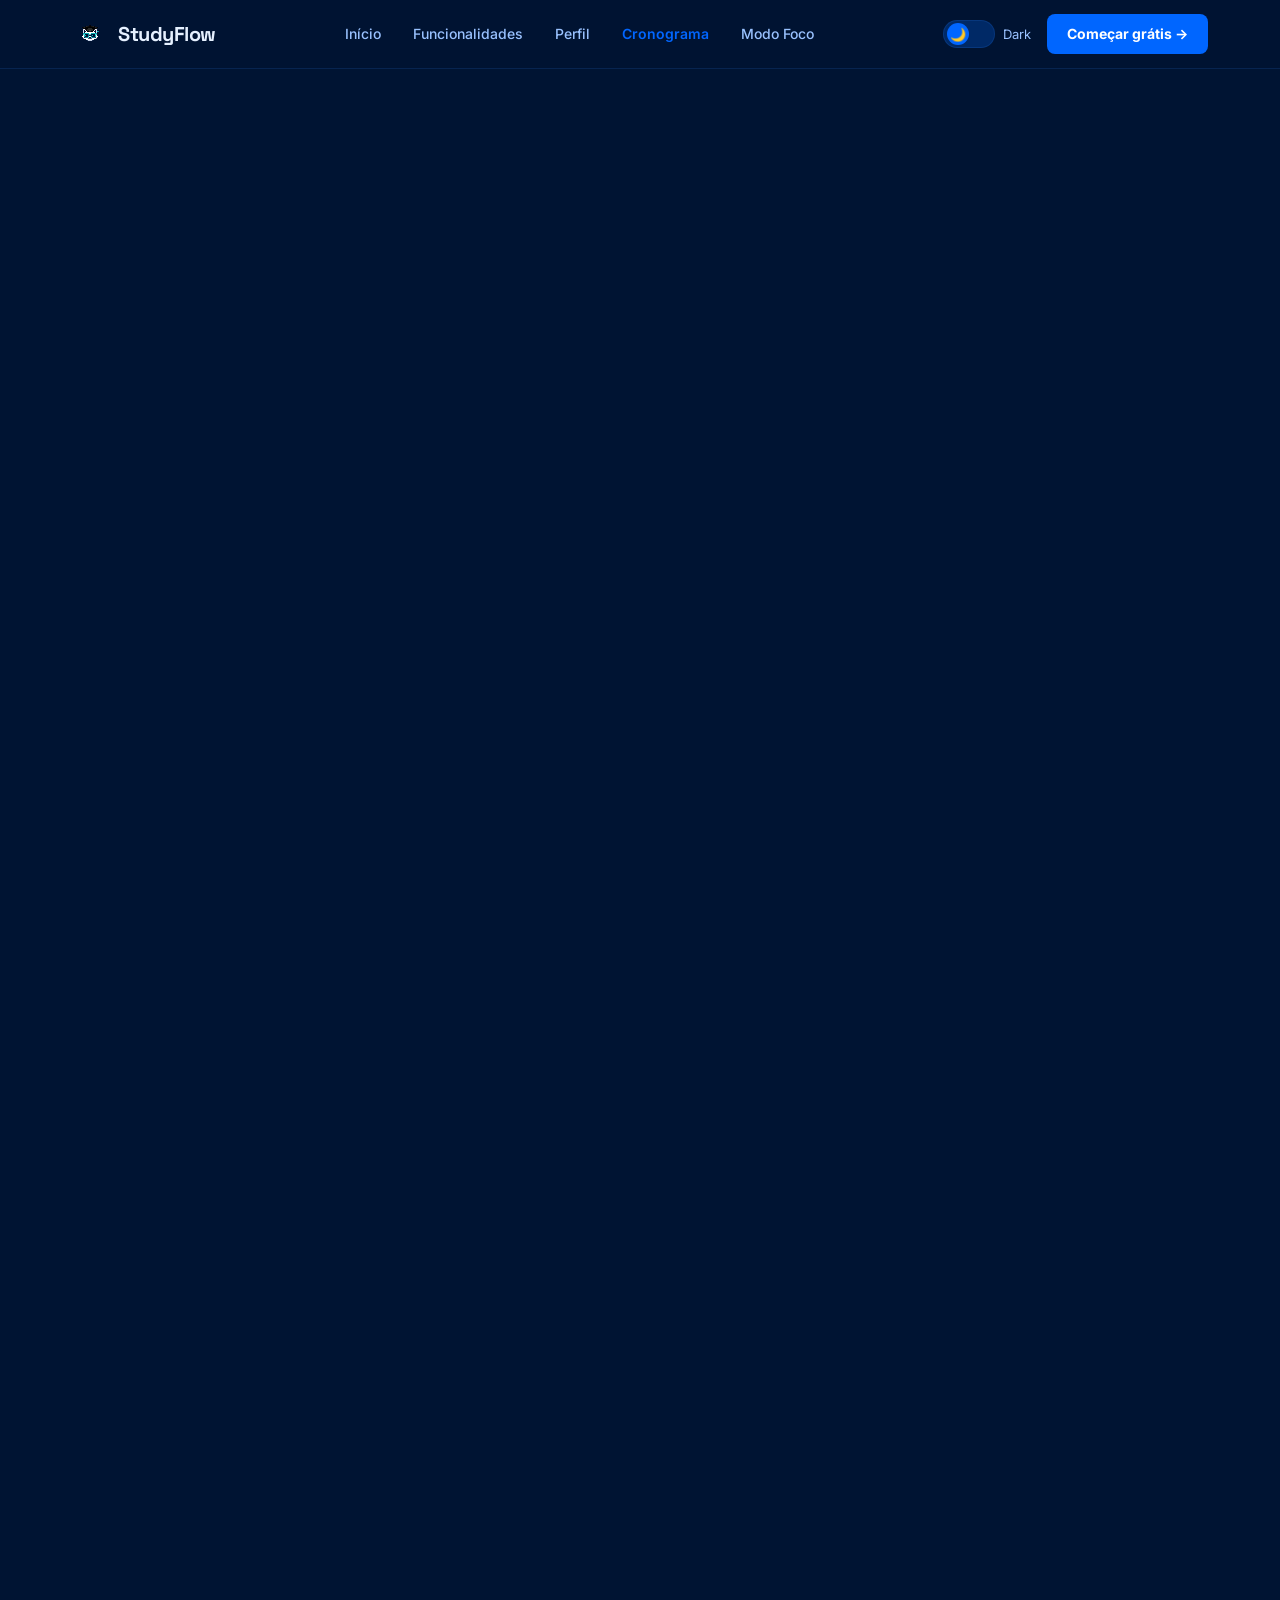
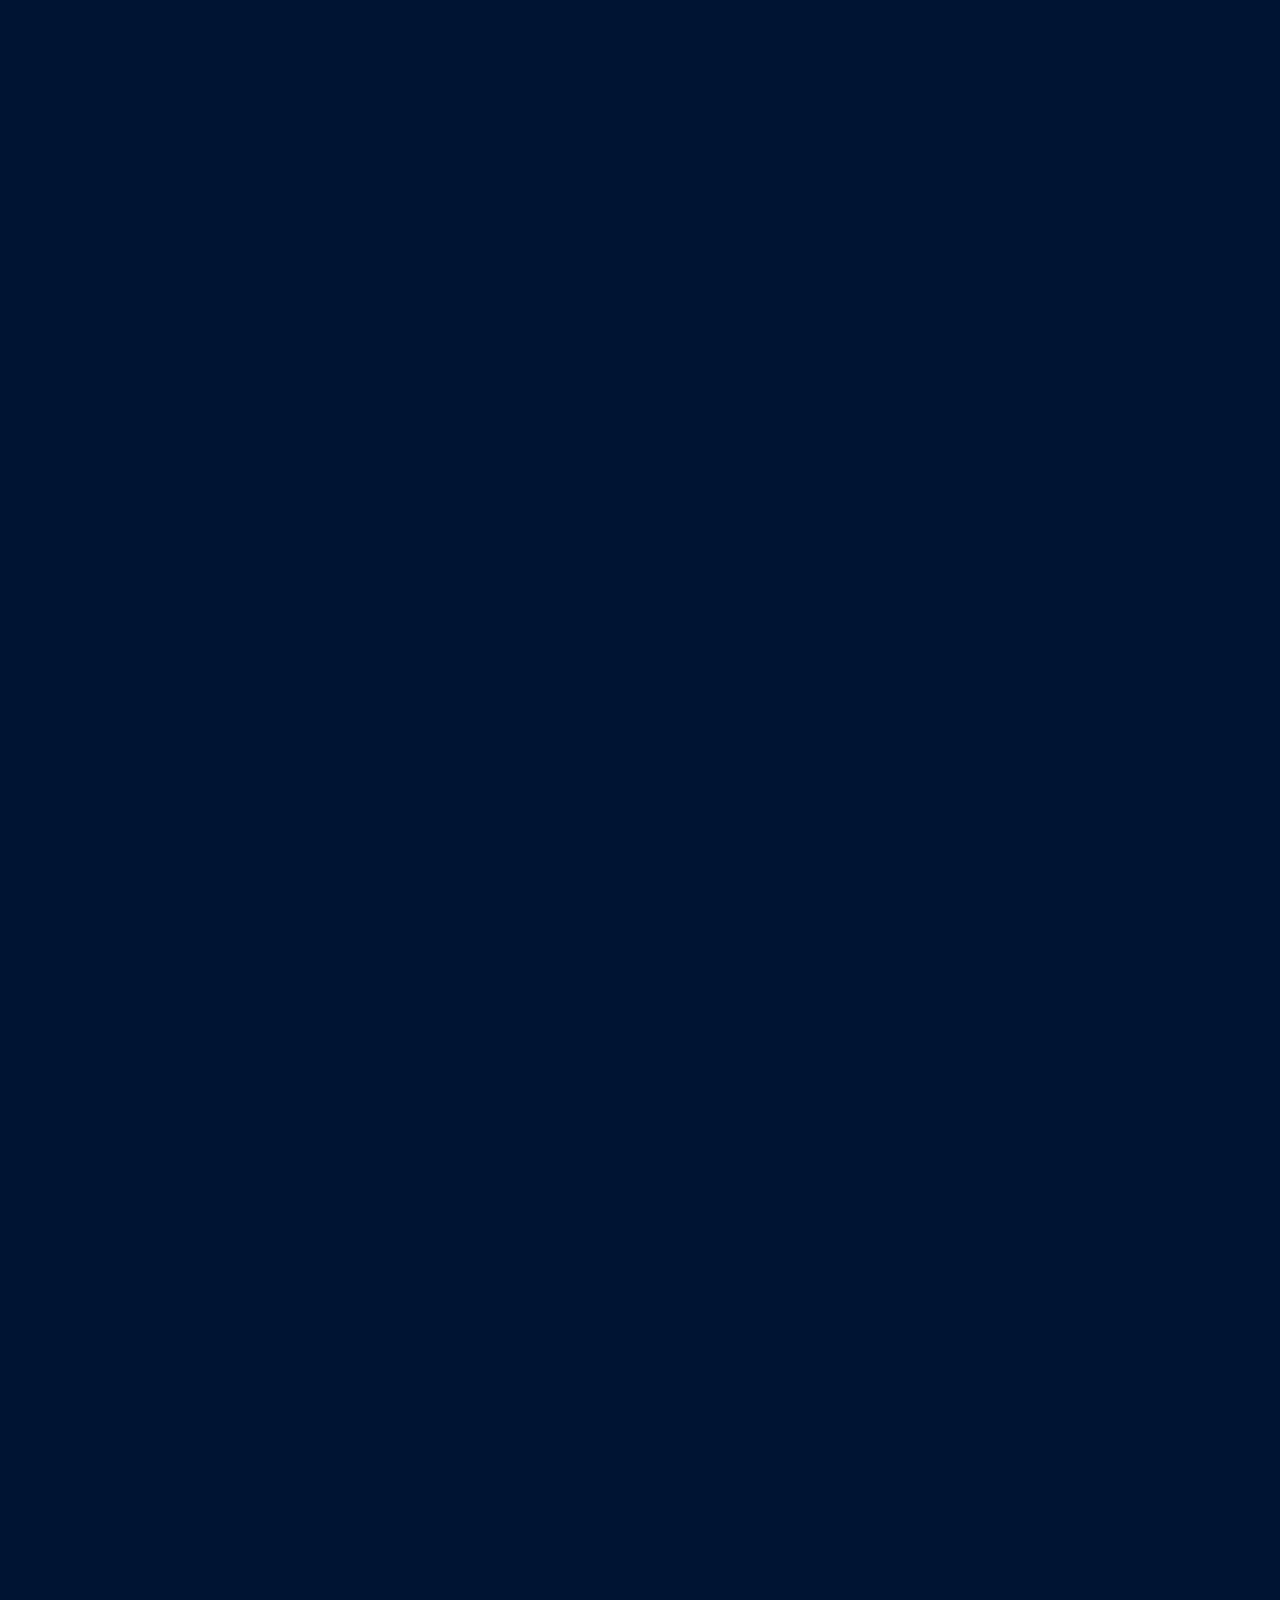
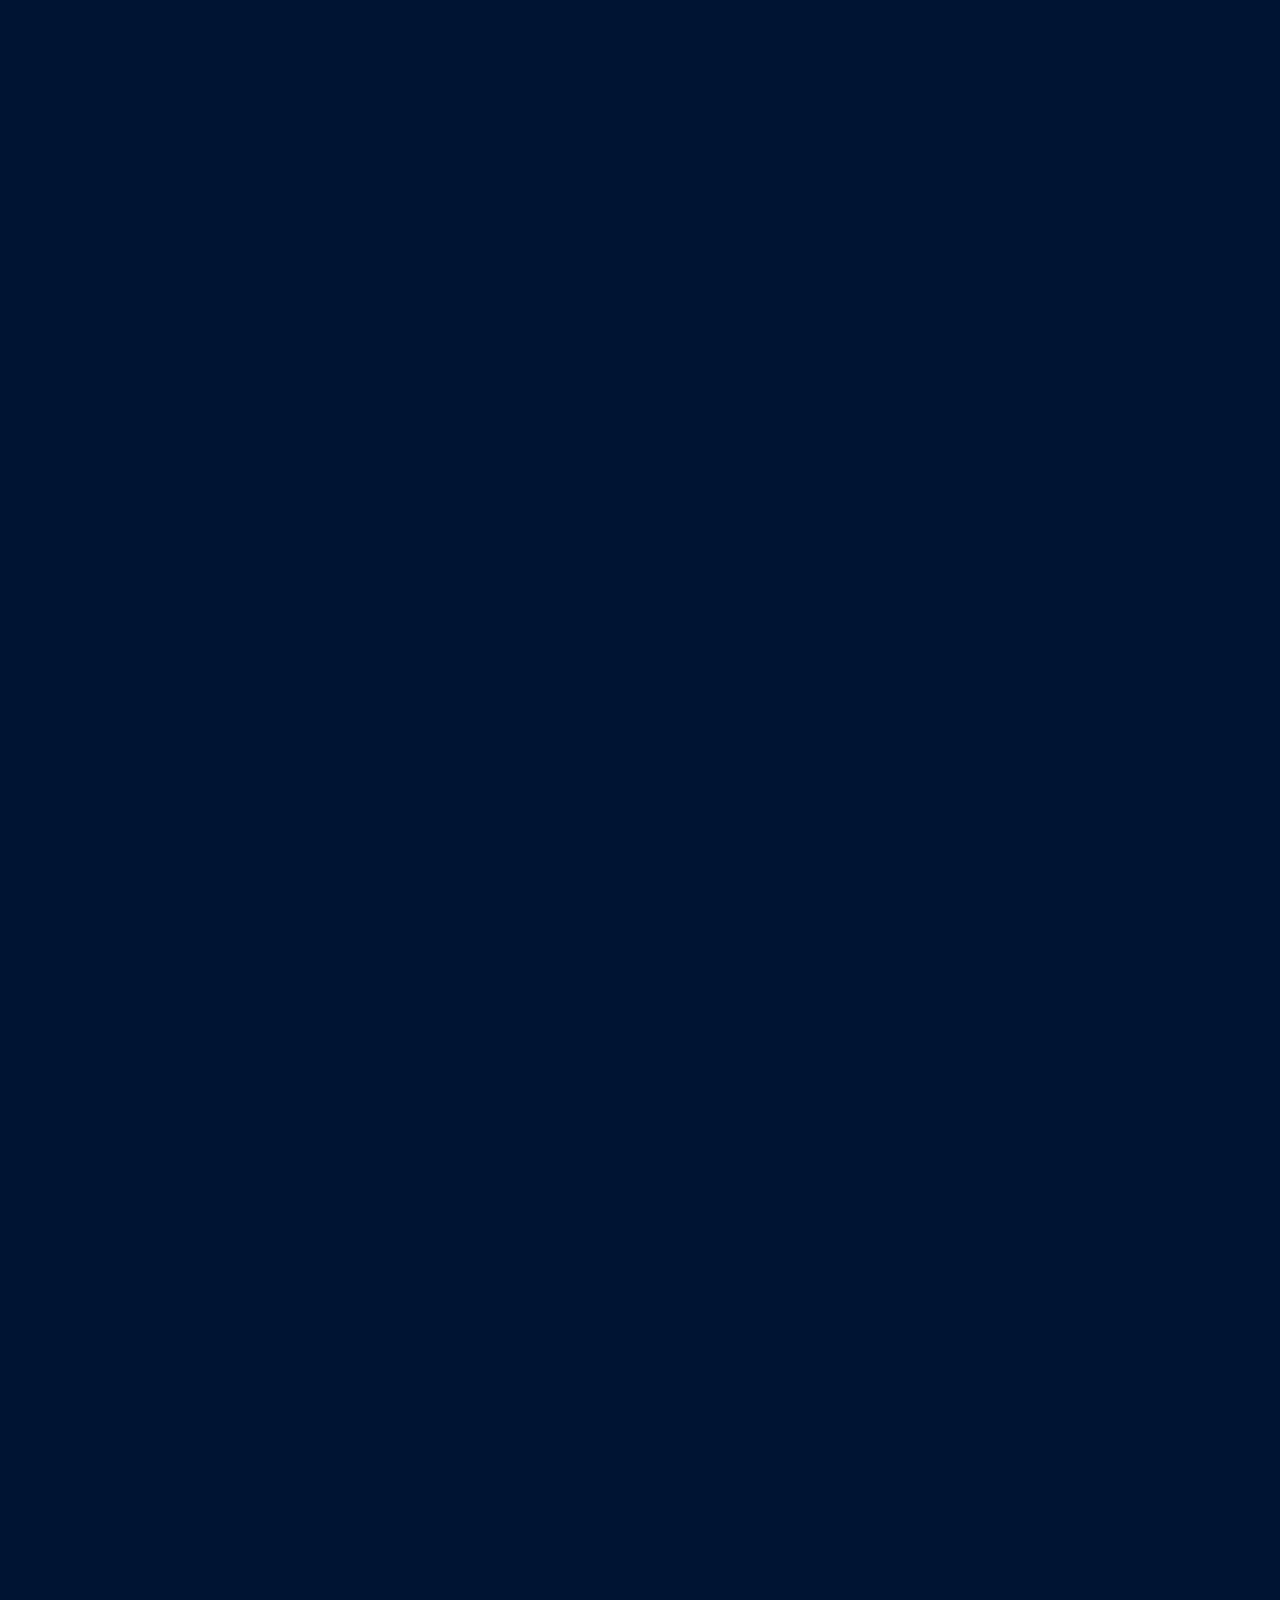
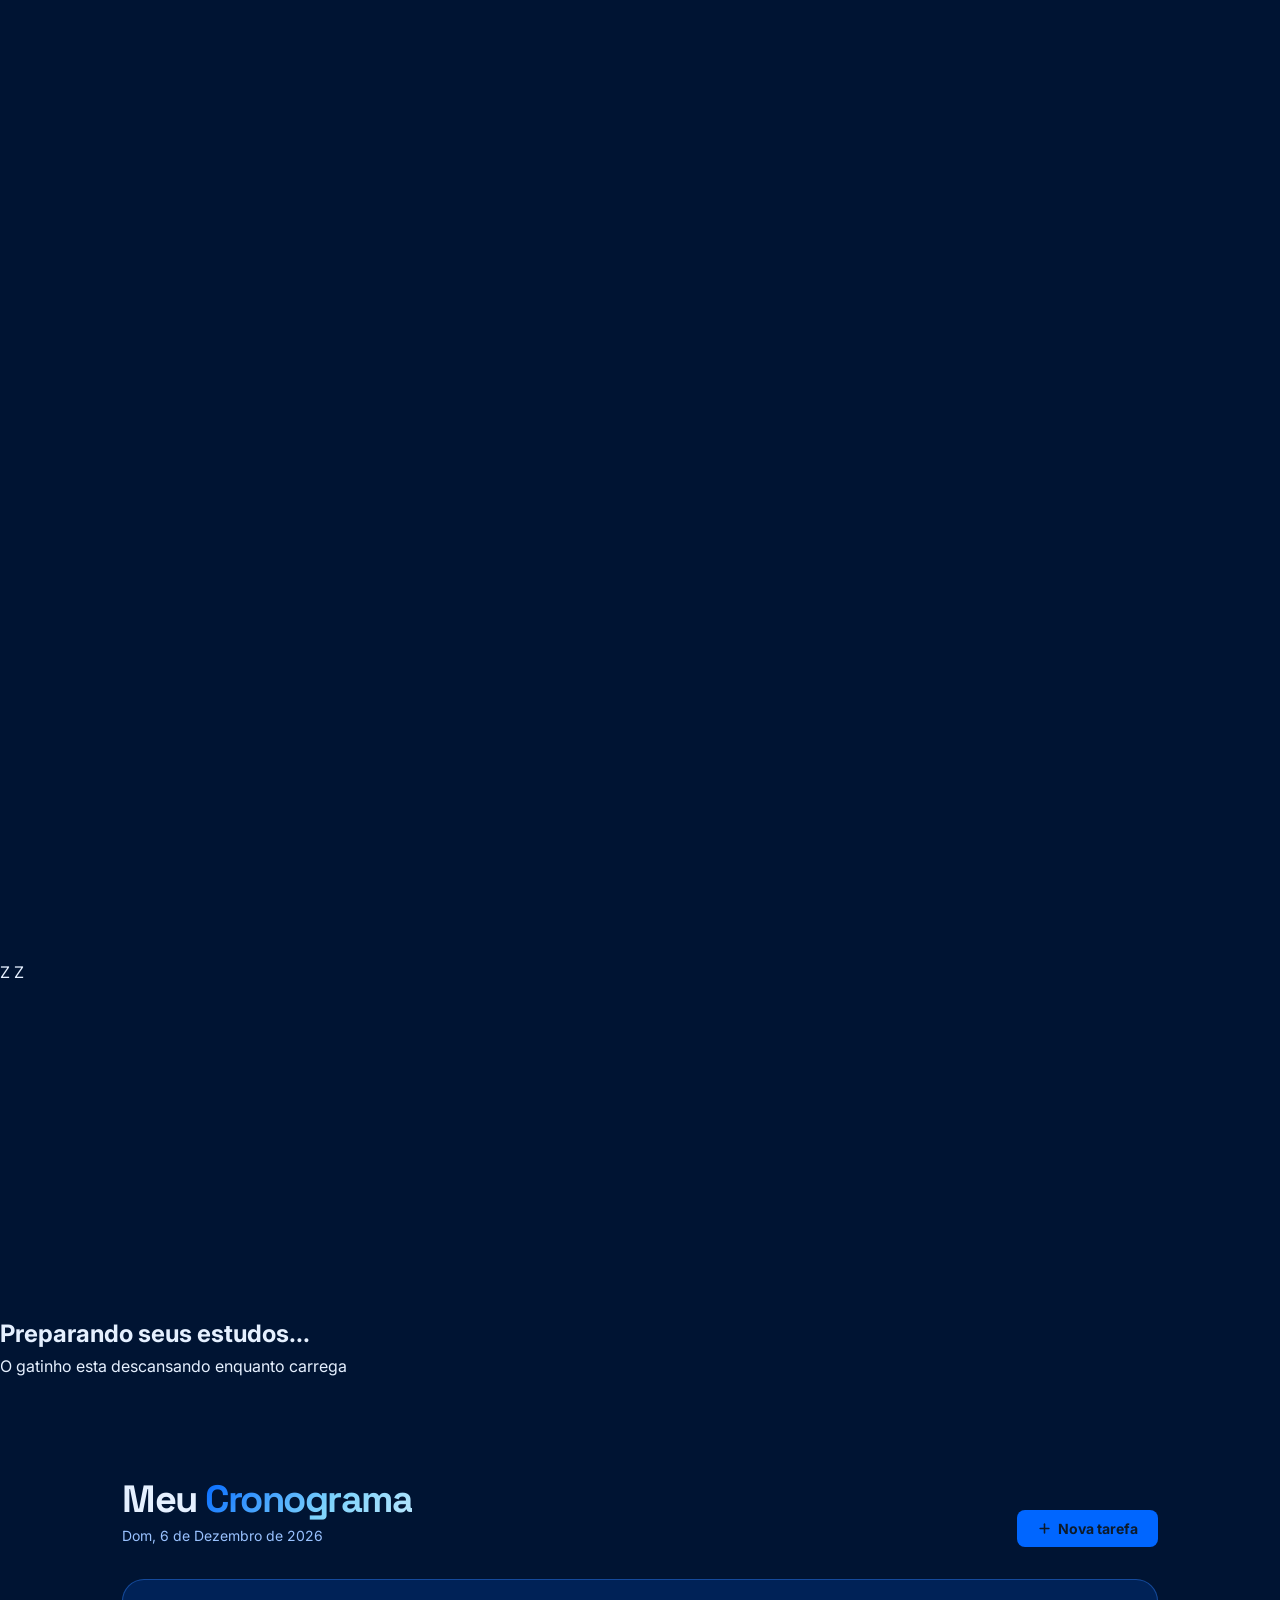
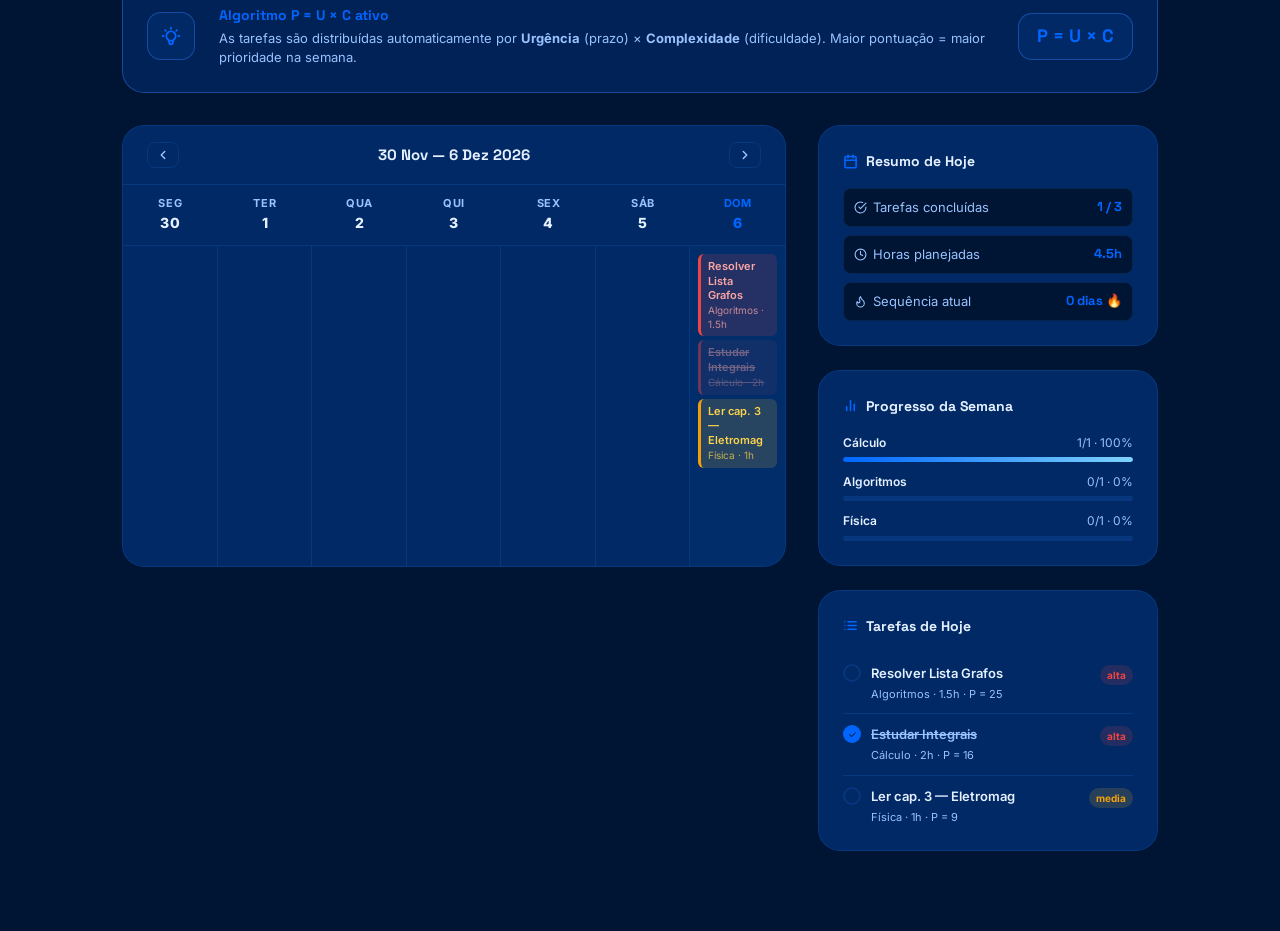
==== commit 059a7d89: "StudyFlow | Cronograma" ====
--- a/cronograma.html
+++ b/cronograma.html
@@ -209,74 +209,83 @@
 </head>
 <body>
 
-  <!-- LOADING SCREEN -->
+  <!-- LOADING SCREEN - Gato Dormindo na Parede -->
 <div class="loading-screen" id="loading-screen">
   <div class="loading-container">
     
-    <!-- Gato Dormindo -->
-    <div class="cat-loader">
-      <svg class="cat-svg" viewBox="0 0 200 100" fill="none" xmlns="http://www.w3.org/2000/svg">
-        <!-- Corpo do gato -->
-        <ellipse cx="100" cy="70" rx="60" ry="25" fill="var(--accent)"/>
-        
-        <!-- Cabeca -->
-        <circle cx="45" cy="55" r="25" fill="var(--accent)"/>
-        
-        <!-- Orelhas -->
-        <path d="M25 35 L30 55 L40 45 Z" fill="var(--accent)"/>
-        <path d="M55 35 L60 55 L50 45 Z" fill="var(--accent)"/>
-        <path d="M28 38 L32 52 L38 45 Z" fill="var(--accent-light)"/>
-        <path d="M52 38 L58 52 L48 45 Z" fill="var(--accent-light)"/>
-        
-        <!-- Olhos fechados (dormindo) -->
-        <path d="M35 52 Q40 55 45 52" stroke="var(--bg-base)" stroke-width="2" stroke-linecap="round" fill="none"/>
-        <path d="M48 52 Q53 55 58 52" stroke="var(--bg-base)" stroke-width="2" stroke-linecap="round" fill="none"/>
-        
-        <!-- Nariz -->
-        <ellipse cx="45" cy="60" rx="3" ry="2" fill="var(--accent-light)"/>
-        
-        <!-- Bigodes -->
-        <line x1="20" y1="58" x2="35" y2="60" stroke="var(--bg-base)" stroke-width="1.5" stroke-linecap="round"/>
-        <line x1="20" y1="63" x2="35" y2="63" stroke="var(--bg-base)" stroke-width="1.5" stroke-linecap="round"/>
-        <line x1="55" y1="60" x2="70" y2="58" stroke="var(--bg-base)" stroke-width="1.5" stroke-linecap="round"/>
-        <line x1="55" y1="63" x2="70" y2="63" stroke="var(--bg-base)" stroke-width="1.5" stroke-linecap="round"/>
-        
-        <!-- Patas dianteiras -->
-        <ellipse cx="70" cy="85" rx="10" ry="6" fill="var(--accent)"/>
-        <ellipse cx="90" cy="87" rx="8" ry="5" fill="var(--accent)"/>
-        
-        <!-- Rabo com animacao -->
-        <path class="cat-tail" d="M160 65 Q180 50 175 75 Q170 90 155 80" stroke="var(--accent)" stroke-width="8" stroke-linecap="round" fill="none"/>
-      </svg>
-      
-      <!-- Zzz flutuantes -->
-      <span class="zzz zzz-1">z</span>
-      <span class="zzz zzz-2">z</span>
-      <span class="zzz zzz-3">Z</span>
+    <div class="loader">
+      <div class="wrapper">
+        <div class="catContainer">
+          <svg
+            xmlns="http://www.w3.org/2000/svg"
+            fill="none"
+            viewBox="0 0 733 673"
+            class="catbody"
+          >
+            <path
+              class="cat-fill"
+              d="M111.002 139.5C270.502 -24.5001 471.503 2.4997 621.002 139.5C770.501 276.5 768.504 627.5 621.002 649.5C473.5 671.5 246 687.5 111.002 649.5C-23.9964 611.5 -48.4982 303.5 111.002 139.5Z"
+            ></path>
+            <path class="cat-fill" d="M184 9L270.603 159H97.3975L184 9Z"></path>
+            <path class="cat-fill" d="M541 0L627.603 150H454.397L541 0Z"></path>
+          </svg>
+          <svg
+            xmlns="http://www.w3.org/2000/svg"
+            fill="none"
+            viewBox="0 0 158 564"
+            class="tail"
+          >
+            <path
+              class="tail-fill"
+              d="M5.97602 76.066C-11.1099 41.6747 12.9018 0 51.3036 0V0C71.5336 0 89.8636 12.2558 97.2565 31.0866C173.697 225.792 180.478 345.852 97.0691 536.666C89.7636 553.378 73.0672 564 54.8273 564V564C16.9427 564 -5.4224 521.149 13.0712 488.085C90.2225 350.15 87.9612 241.089 5.97602 76.066Z"
+            ></path>
+          </svg>
+          <div class="text">
+            <span class="bigzzz">Z</span>
+            <span class="zzz">Z</span>
+          </div>
+        </div>
+        <div class="wallContainer">
+          <svg
+            xmlns="http://www.w3.org/2000/svg"
+            fill="none"
+            viewBox="0 0 500 126"
+            class="wall"
+          >
+            <line stroke-width="6" class="wall-stroke" y2="3" x2="450" y1="3" x1="50"></line>
+            <line stroke-width="6" class="wall-stroke" y2="85" x2="400" y1="85" x1="100"></line>
+            <line stroke-width="6" class="wall-stroke" y2="122" x2="375" y1="122" x1="125"></line>
+            <line stroke-width="6" class="wall-stroke" y2="43" x2="500" y1="43"></line>
+            <line stroke-width="6" class="wall-stroke" y2="1.99391" x2="115.5" y1="43.0061" x1="115.5"></line>
+            <line stroke-width="6" class="wall-stroke" y2="2.00002" x2="189" y1="43.0122" x1="189"></line>
+            <line stroke-width="6" class="wall-stroke" y2="2.00612" x2="262.5" y1="43.0183" x1="262.5"></line>
+            <line stroke-width="6" class="wall-stroke" y2="2.01222" x2="336" y1="43.0244" x1="336"></line>
+            <line stroke-width="6" class="wall-stroke" y2="2.01833" x2="409.5" y1="43.0305" x1="409.5"></line>
+            <line stroke-width="6" class="wall-stroke" y2="43" x2="153" y1="84.0122" x1="153"></line>
+            <line stroke-width="6" class="wall-stroke" y2="43" x2="228" y1="84.0122" x1="228"></line>
+            <line stroke-width="6" class="wall-stroke" y2="43" x2="303" y1="84.0122" x1="303"></line>
+            <line stroke-width="6" class="wall-stroke" y2="43" x2="378" y1="84.0122" x1="378"></line>
+            <line stroke-width="6" class="wall-stroke" y2="84" x2="192" y1="125.012" x1="192"></line>
+            <line stroke-width="6" class="wall-stroke" y2="84" x2="267" y1="125.012" x1="267"></line>
+            <line stroke-width="6" class="wall-stroke" y2="84" x2="342" y1="125.012" x1="342"></line>
+          </svg>
+        </div>
+      </div>
     </div>
     
-    <!-- Texto -->
     <div class="loading-text">
       <h2 class="loading-title">Preparando seus estudos...</h2>
       <p class="loading-subtitle">O gatinho esta descansando enquanto carrega</p>
     </div>
     
-    <!-- Barra de progresso -->
     <div class="loading-progress">
       <div class="loading-progress-bar"></div>
-    </div>
-    
-    <!-- Dots -->
-    <div class="loading-dots">
-      <span class="loading-dot"></span>
-      <span class="loading-dot"></span>
-      <span class="loading-dot"></span>
     </div>
     
   </div>
 </div>
 <!-- FIM LOADING SCREEN -->
- 
+
 <header role="banner">
 <nav class="nav" id="nav-principal" aria-label="Menu Principal">
   <div class="nav__inner">
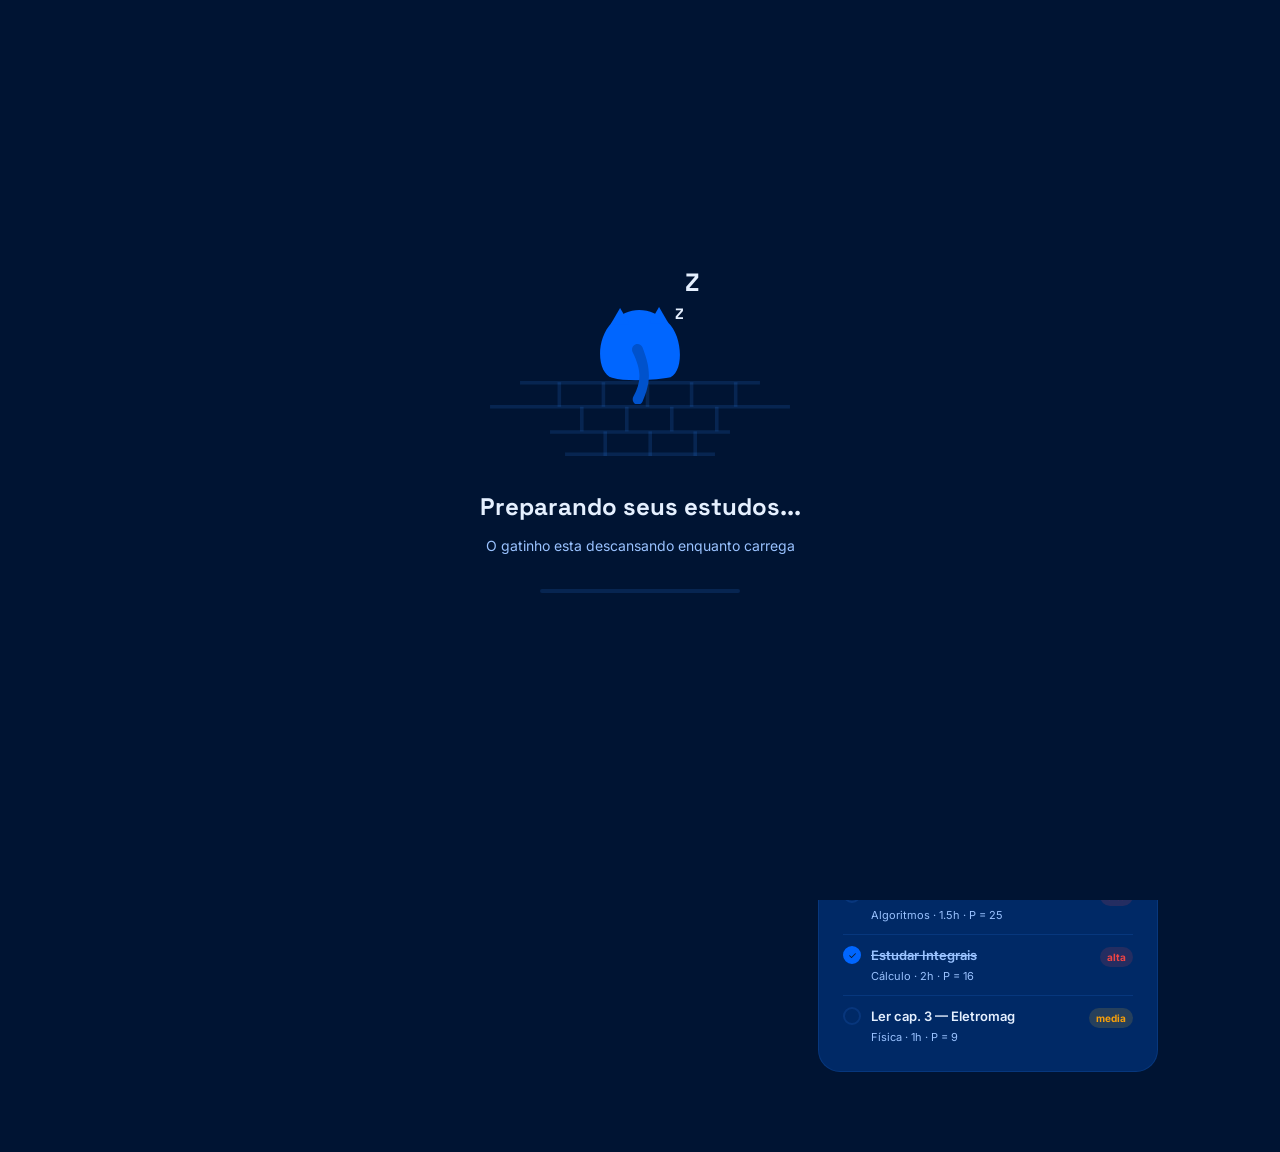
==== commit cf0eee5d: "StudyFlow | Cronograma" ====
--- a/cronograma.html
+++ b/cronograma.html
@@ -784,6 +784,28 @@
   fecharModalTarefa();
   toast('Tarefa adicionada! 📅');
 });
+
+// Loading screen — aparece só na primeira visita da sessão
+(function() {
+  const loading = document.getElementById('loading-screen');
+  if (!loading) return;
+
+  if (sessionStorage.getItem('sf-loaded')) {
+    // Já visitou antes → esconde na hora
+    loading.style.display = 'none';
+    return;
+  }
+
+  // Primeira visita → mostra normalmente
+  sessionStorage.setItem('sf-loaded', 'true');
+  window.addEventListener('load', () => {
+    setTimeout(() => loading.classList.add('hidden'), 1500);
+  });
+  setTimeout(() => {
+    if (!loading.classList.contains('hidden')) loading.classList.add('hidden');
+  }, 5000);
+})();
+
 </script>
 </body>
 </html>
--- a/style.css
+++ b/style.css
@@ -657,4 +657,209 @@
 /* Ícone do card: transição suave ao expandir/fechar */
 .feature-card__icone {
   transition: transform 0.3s cubic-bezier(.34,1.56,.64,1), background 0.3s ease !important;
+}
+
+/* ================================================================
+   LOADING SCREEN - Gato Dormindo na Parede
+   ================================================================ */
+
+.loading-screen {
+  position: fixed;
+  inset: 0;
+  background: var(--bg-base);
+  display: flex;
+  flex-direction: column;
+  align-items: center;
+  justify-content: center;
+  z-index: 9999;
+  transition: opacity 0.5s ease, visibility 0.5s ease;
+}
+
+.loading-screen.hidden {
+  opacity: 0;
+  visibility: hidden;
+  pointer-events: none;
+}
+
+.loading-container {
+  display: flex;
+  flex-direction: column;
+  align-items: center;
+  gap: 32px;
+}
+
+/* Loader Container */
+.loader {
+  width: fit-content;
+  height: fit-content;
+  display: flex;
+  align-items: center;
+  justify-content: center;
+}
+
+.wrapper {
+  width: fit-content;
+  height: fit-content;
+  display: flex;
+  flex-direction: column;
+  justify-content: center;
+  align-items: center;
+}
+
+.catContainer {
+  width: 100%;
+  height: fit-content;
+  display: flex;
+  align-items: center;
+  justify-content: center;
+  position: relative;
+}
+
+.catbody {
+  width: 80px;
+}
+
+/* Cores do gato - Dark Mode (padrao) */
+.cat-fill {
+  fill: var(--accent);
+}
+
+.tail-fill {
+  fill: var(--accent-dark, #0052CC);
+}
+
+/* Cores da parede */
+.wall-stroke {
+  stroke: var(--border);
+}
+
+.wall {
+  width: 300px;
+}
+
+/* Rabo animado */
+.tail {
+  position: absolute;
+  width: 17px;
+  top: 50%;
+  animation: tail 0.5s ease-in infinite alternate-reverse;
+  transform-origin: top;
+}
+
+@keyframes tail {
+  0% {
+    transform: rotateZ(60deg);
+  }
+  50% {
+    transform: rotateZ(0deg);
+  }
+  100% {
+    transform: rotateZ(-20deg);
+  }
+}
+
+/* Texto Zzz */
+.text {
+  display: flex;
+  flex-direction: column;
+  width: 50px;
+  position: absolute;
+  margin: 0px 0px 100px 120px;
+}
+
+.zzz {
+  color: var(--text-primary);
+  font-family: var(--font-display);
+  font-weight: 700;
+  font-size: 15px;
+  animation: zzz 2s linear infinite;
+}
+
+.bigzzz {
+  color: var(--text-primary);
+  font-family: var(--font-display);
+  font-weight: 700;
+  font-size: 25px;
+  margin-left: 10px;
+  animation: zzz 2.3s linear infinite;
+}
+
+@keyframes zzz {
+  0% {
+    opacity: 0;
+  }
+  50% {
+    opacity: 1;
+  }
+  100% {
+    opacity: 0;
+  }
+}
+
+/* Wall Container */
+.wallContainer {
+  display: flex;
+  justify-content: center;
+}
+
+/* Texto de loading */
+.loading-text {
+  text-align: center;
+}
+
+.loading-title {
+  font-family: var(--font-display);
+  font-size: 24px;
+  font-weight: 700;
+  color: var(--text-primary);
+  margin-bottom: 8px;
+}
+
+.loading-subtitle {
+  font-size: 14px;
+  color: var(--text-secondary);
+}
+
+/* Barra de progresso */
+.loading-progress {
+  width: 200px;
+  height: 4px;
+  background: var(--border);
+  border-radius: 99px;
+  overflow: hidden;
+}
+
+.loading-progress-bar {
+  height: 100%;
+  width: 0%;
+  background: linear-gradient(90deg, var(--accent), var(--accent-light));
+  border-radius: 99px;
+  animation: progress 2s ease-in-out infinite;
+}
+
+@keyframes progress {
+  0% { width: 0%; margin-left: 0%; }
+  50% { width: 60%; margin-left: 20%; }
+  100% { width: 0%; margin-left: 100%; }
+}
+
+/* ================================================================
+   LIGHT MODE - Ajustes de cores
+   ================================================================ */
+
+[data-tema="light"] .cat-fill {
+  fill: var(--accent);
+}
+
+[data-tema="light"] .tail-fill {
+  fill: var(--accent-dark, #0052CC);
+}
+
+[data-tema="light"] .wall-stroke {
+  stroke: var(--border);
+}
+
+[data-tema="light"] .zzz,
+[data-tema="light"] .bigzzz {
+  color: var(--text-primary);
 }
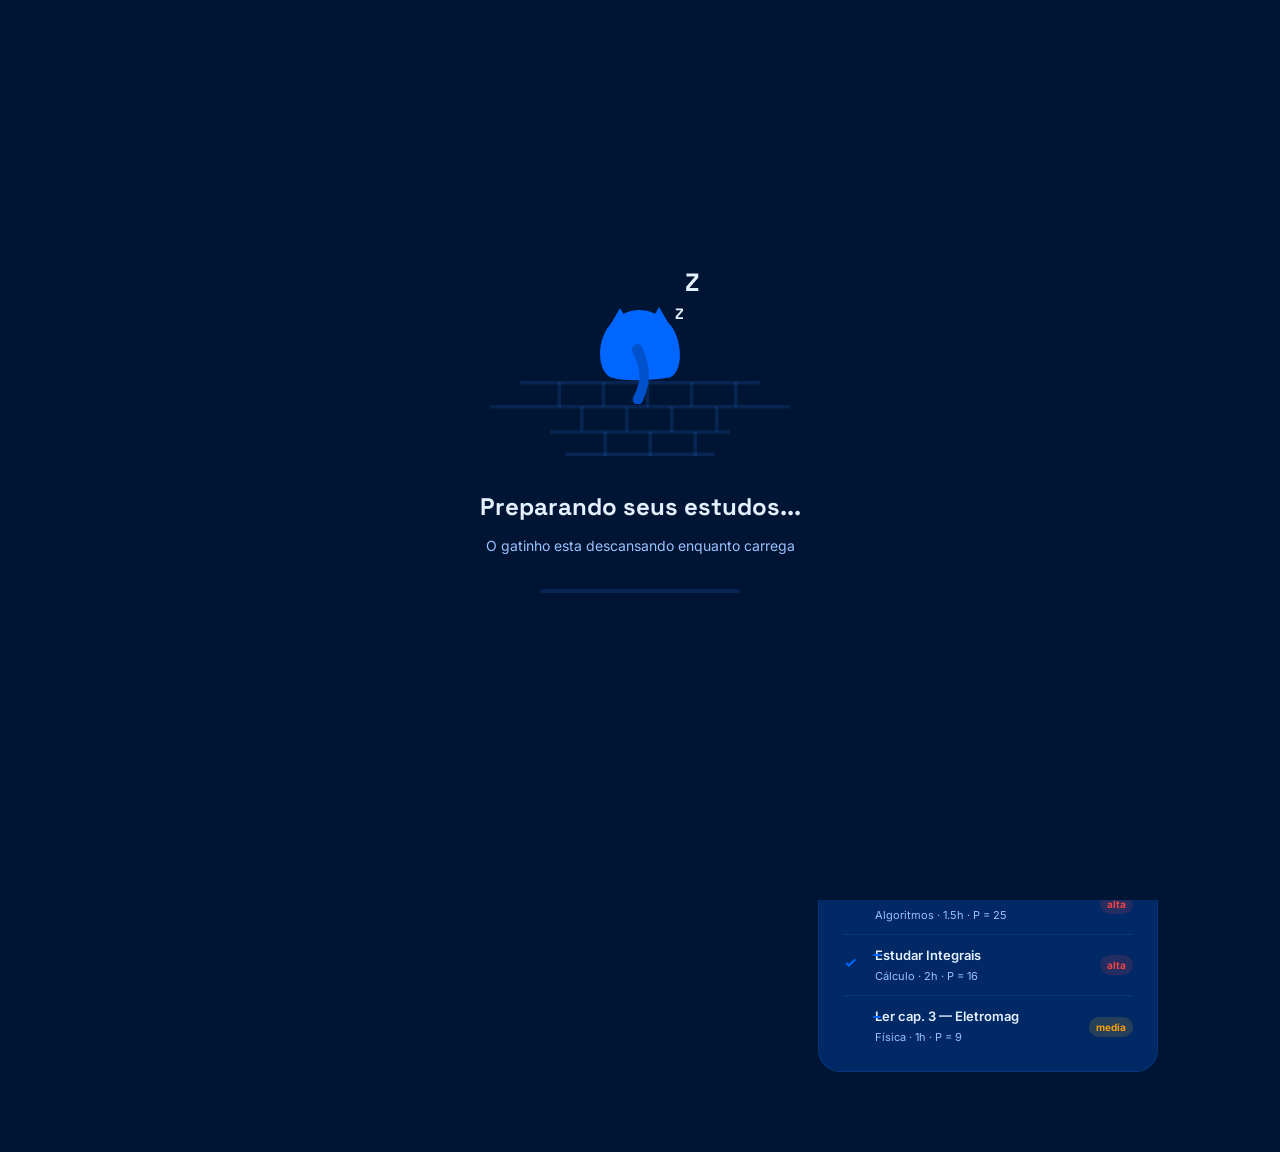
==== commit ec9ecac7: "StudyFlow | Cronograma" ====
--- a/cronograma.html
+++ b/cronograma.html
@@ -6,7 +6,7 @@
   <meta name="description" content="StudyFlow — Organize suas tarefas com o algoritmo P = U × C. Cronograma automático e inteligente.">
   <meta name="theme-color" content="#0d1b2a">
   <title>StudyFlow | Cronograma</title>
-      <link rel="icon" type="image/png" href="[data-uri]">
+      <link rel="icon" type="image/png" href="[data-uri]">
   <link rel="stylesheet" href="style.css">
   <style>
 /* ── LAYOUT ──────────────────────────────────────────────────── */
@@ -30,7 +30,7 @@
 
 .btn-primario-sm {
   display: inline-flex; align-items: center; gap: 6px;
-  padding: 10px 20px; background: var(--accent); color: #0d1b2a;
+  padding: 10px 20px; background: var(--accent); color: #fff;
   border: none; border-radius: var(--r-sm); font-family: var(--font-body);
   font-size: 14px; font-weight: 700; cursor: pointer;
   transition: background 0.2s ease, transform 0.15s ease;
@@ -103,8 +103,7 @@
 .tarefa-bloco {
   border-radius: 6px; padding: 5px 7px; font-size: 11px; font-weight: 600;
   cursor: pointer; transition: opacity 0.2s ease, transform 0.15s ease;
-  border-left: 3px solid transparent; line-height: 1.35;
-  position: relative;
+  border-left: 3px solid transparent; line-height: 1.35; position: relative;
 }
 .tarefa-bloco:hover { opacity: 0.85; transform: translateY(-1px); }
 .tarefa-bloco.feita { opacity: 0.45; text-decoration: line-through; }
@@ -116,14 +115,11 @@
 [data-tema="light"] .tarefa-bloco--media  { color: #92400e; }
 [data-tema="light"] .tarefa-bloco--baixa  { color: #166534; }
 [data-tema="light"] .tarefa-bloco--estudo { color: #0369a1; }
-
 .tarefa-bloco__nome { display: block; }
 .tarefa-bloco__materia { display: block; font-weight: 400; opacity: 0.75; font-size: 10px; margin-top: 1px; }
 
 /* ── PAINEL LATERAL ──────────────────────────────────────────── */
 .painel-lateral { display: flex; flex-direction: column; gap: var(--s3); }
-
-/* Seção genérica */
 .secao {
   background: var(--bg-surface); border: 1px solid var(--border);
   border-radius: var(--r-lg); padding: var(--s3);
@@ -136,7 +132,6 @@
 }
 .secao__titulo svg { width: 15px; height: 15px; stroke: var(--accent); stroke-width: 2.5; flex-shrink: 0; }
 
-/* Resumo do dia */
 .resumo-hoje { display: flex; flex-direction: column; gap: 8px; }
 .resumo-item {
   display: flex; align-items: center; justify-content: space-between;
@@ -147,7 +142,6 @@
 .resumo-item__label svg { width: 13px; height: 13px; stroke: currentColor; stroke-width: 2; }
 .resumo-item__valor { font-weight: 700; color: var(--accent); font-family: var(--font-display); }
 
-/* Progresso semanal */
 .prog-item { margin-bottom: 10px; }
 .prog-item:last-child { margin-bottom: 0; }
 .prog-item__header { display: flex; justify-content: space-between; font-size: 12px; margin-bottom: 5px; }
@@ -156,27 +150,121 @@
 .prog-track { height: 5px; background: var(--border); border-radius: 99px; overflow: hidden; }
 .prog-fill { height: 100%; border-radius: 99px; background: linear-gradient(90deg, var(--accent), #7dd3fc); transition: width 0.6s ease; }
 
-/* Lista de tarefas pendentes */
+/* ── CHECKLIST ANIMADO — Tarefas de Hoje ────────────────────── */
 .tarefa-pendente {
-  display: flex; align-items: flex-start; gap: 10px;
-  padding: 10px 0; border-bottom: 1px solid var(--border);
+  display: grid;
+  grid-template-columns: 20px 1fr auto;
+  align-items: center;
+  gap: 12px;
+  padding: 10px 0;
+  border-bottom: 1px solid var(--border);
 }
 .tarefa-pendente:last-child { border-bottom: none; padding-bottom: 0; }
-.tarefa-pendente__check {
-  width: 18px; height: 18px; border-radius: 50%; border: 2px solid var(--border);
-  flex-shrink: 0; cursor: pointer; margin-top: 1px;
-  display: flex; align-items: center; justify-content: center; font-size: 10px;
-  transition: background 0.2s, border-color 0.2s;
-}
-.tarefa-pendente__check:hover { border-color: var(--accent); }
-.tarefa-pendente__check.feita { background: var(--accent); border-color: var(--accent); color: #0d1b2a; }
-.tarefa-pendente__info { flex: 1; min-width: 0; }
-.tarefa-pendente__nome { font-size: 13px; font-weight: 600; color: var(--text-primary); }
-.tarefa-pendente__nome.riscado { text-decoration: line-through; color: var(--text-secondary); }
+
+/* Checkbox invisível mas funcional */
+.tarefa-pendente__checkbox {
+  -webkit-appearance: none;
+  -moz-appearance: none;
+  position: relative;
+  height: 16px;
+  width: 16px;
+  outline: none;
+  border: 0;
+  margin: 0;
+  cursor: pointer;
+  background: transparent;
+  display: grid;
+  align-items: center;
+  flex-shrink: 0;
+}
+
+/* As duas hastes do checkmark */
+.tarefa-pendente__checkbox::before,
+.tarefa-pendente__checkbox::after {
+  content: "";
+  position: absolute;
+  height: 2px;
+  top: auto;
+  background: var(--accent);
+  border-radius: 2px;
+}
+.tarefa-pendente__checkbox::before {
+  width: 0px; right: 60%; transform-origin: right bottom;
+}
+.tarefa-pendente__checkbox::after {
+  width: 0px; left: 40%; transform-origin: left bottom;
+}
+
+/* Animação do checkmark ao marcar */
+.tarefa-pendente__checkbox:checked::before {
+  animation: sf-check-01 0.4s ease forwards;
+}
+.tarefa-pendente__checkbox:checked::after {
+  animation: sf-check-02 0.4s ease forwards;
+}
+
+/* Label — nome da tarefa */
+.tarefa-pendente__label {
+  color: var(--text-primary);
+  font-size: 13px;
+  font-weight: 600;
+  position: relative;
+  cursor: pointer;
+  display: grid;
+  align-items: center;
+  width: fit-content;
+  transition: color 0.3s ease;
+}
+
+/* Linha de tachado animada */
+.tarefa-pendente__label::before {
+  content: "";
+  position: absolute;
+  height: 2px;
+  width: 8px;
+  left: -2px;
+  background: var(--accent);
+  border-radius: 2px;
+  transition: background 0.3s ease;
+}
+
+/* Ponto para fogos de artifício */
+.tarefa-pendente__label::after {
+  content: "";
+  position: absolute;
+  height: 4px;
+  width: 4px;
+  top: 8px;
+  left: 0px;
+  border-radius: 50%;
+}
+
+/* Estado: concluída */
+.tarefa-pendente__checkbox:checked + .tarefa-pendente__label {
+  color: var(--text-secondary);
+  animation: sf-move 0.3s ease 0.1s forwards;
+}
+.tarefa-pendente__checkbox:checked + .tarefa-pendente__label::before {
+  background: var(--text-secondary);
+  animation: sf-slice 0.4s ease forwards;
+}
+.tarefa-pendente__checkbox:checked + .tarefa-pendente__label::after {
+  animation: sf-firework 0.5s ease forwards 0.1s;
+}
+
+/* Light mode */
+[data-tema="light"] .tarefa-pendente__checkbox::before,
+[data-tema="light"] .tarefa-pendente__checkbox::after { background: var(--accent); }
+[data-tema="light"] .tarefa-pendente__checkbox:checked + .tarefa-pendente__label { color: var(--text-secondary); }
+[data-tema="light"] .tarefa-pendente__checkbox:checked + .tarefa-pendente__label::before { background: var(--text-secondary); }
+
+/* Meta info */
+.tarefa-pendente__info { min-width: 0; }
 .tarefa-pendente__meta { font-size: 11px; color: var(--text-secondary); margin-top: 2px; }
+
+/* Tags de prioridade */
 .tag-prioridade {
-  font-size: 10px; font-weight: 700; padding: 2px 7px; border-radius: 99px;
-  flex-shrink: 0; margin-top: 2px;
+  font-size: 10px; font-weight: 700; padding: 2px 7px; border-radius: 99px; flex-shrink: 0;
 }
 .tag-prioridade--alta  { background: rgba(239,68,68,.15);  color: #ef4444; }
 .tag-prioridade--media { background: rgba(251,191,36,.15); color: #f59e0b; }
@@ -193,6 +281,48 @@
 .estado-vazio svg { width: 36px; height: 36px; stroke: var(--border-hover); stroke-width: 1.5; }
 .estado-vazio p { font-size: 13px; color: var(--text-secondary); }
 
+/* ── Keyframes do checklist ─────────────────────────────────── */
+@keyframes sf-move {
+  50%  { padding-left: 8px; padding-right: 0px; }
+  100% { padding-right: 4px; }
+}
+@keyframes sf-slice {
+  60%  { width: 100%; left: 4px; }
+  100% { width: 100%; left: -2px; padding-left: 0; }
+}
+@keyframes sf-check-01 {
+  0%   { width: 4px; top: auto; transform: rotate(0); }
+  50%  { width: 0px; top: auto; transform: rotate(0); }
+  51%  { width: 0px; top: 8px;  transform: rotate(45deg); }
+  100% { width: 5px; top: 8px;  transform: rotate(45deg); }
+}
+@keyframes sf-check-02 {
+  0%   { width: 4px;  top: auto; transform: rotate(0); }
+  50%  { width: 0px;  top: auto; transform: rotate(0); }
+  51%  { width: 0px;  top: 8px;  transform: rotate(-45deg); }
+  100% { width: 10px; top: 8px;  transform: rotate(-45deg); }
+}
+@keyframes sf-firework {
+  0% {
+    opacity: 1;
+    box-shadow:
+      0 0 0 -2px var(--accent), 0 0 0 -2px var(--accent),
+      0 0 0 -2px var(--accent), 0 0 0 -2px var(--accent),
+      0 0 0 -2px var(--accent), 0 0 0 -2px var(--accent);
+  }
+  30% { opacity: 1; }
+  100% {
+    opacity: 0;
+    box-shadow:
+       0  -15px 0 0px var(--accent),
+       14px  -8px 0 0px var(--accent),
+       14px   8px 0 0px var(--accent),
+       0   15px 0 0px var(--accent),
+      -14px   8px 0 0px var(--accent),
+      -14px  -8px 0 0px var(--accent);
+  }
+}
+
 /* ── RESPONSIVO ──────────────────────────────────────────────── */
 @media (max-width: 900px) {
   .cronograma-grid { grid-template-columns: 1fr; }
@@ -204,41 +334,23 @@
   .tarefa-bloco__materia { display: none; }
 }
   </style>
-  <!-- Anti-FOUC: aplica tema salvo ANTES do body renderizar, evitando flash -->
   <script>try{var t=localStorage.getItem("sf-tema");if(t)document.documentElement.setAttribute("data-tema",t);}catch(e){}</script>
 </head>
 <body>
 
-  <!-- LOADING SCREEN - Gato Dormindo na Parede -->
+  <!-- LOADING SCREEN -->
 <div class="loading-screen" id="loading-screen">
   <div class="loading-container">
-    
     <div class="loader">
       <div class="wrapper">
         <div class="catContainer">
-          <svg
-            xmlns="http://www.w3.org/2000/svg"
-            fill="none"
-            viewBox="0 0 733 673"
-            class="catbody"
-          >
-            <path
-              class="cat-fill"
-              d="M111.002 139.5C270.502 -24.5001 471.503 2.4997 621.002 139.5C770.501 276.5 768.504 627.5 621.002 649.5C473.5 671.5 246 687.5 111.002 649.5C-23.9964 611.5 -48.4982 303.5 111.002 139.5Z"
-            ></path>
+          <svg xmlns="http://www.w3.org/2000/svg" fill="none" viewBox="0 0 733 673" class="catbody">
+            <path class="cat-fill" d="M111.002 139.5C270.502 -24.5001 471.503 2.4997 621.002 139.5C770.501 276.5 768.504 627.5 621.002 649.5C473.5 671.5 246 687.5 111.002 649.5C-23.9964 611.5 -48.4982 303.5 111.002 139.5Z"></path>
             <path class="cat-fill" d="M184 9L270.603 159H97.3975L184 9Z"></path>
             <path class="cat-fill" d="M541 0L627.603 150H454.397L541 0Z"></path>
           </svg>
-          <svg
-            xmlns="http://www.w3.org/2000/svg"
-            fill="none"
-            viewBox="0 0 158 564"
-            class="tail"
-          >
-            <path
-              class="tail-fill"
-              d="M5.97602 76.066C-11.1099 41.6747 12.9018 0 51.3036 0V0C71.5336 0 89.8636 12.2558 97.2565 31.0866C173.697 225.792 180.478 345.852 97.0691 536.666C89.7636 553.378 73.0672 564 54.8273 564V564C16.9427 564 -5.4224 521.149 13.0712 488.085C90.2225 350.15 87.9612 241.089 5.97602 76.066Z"
-            ></path>
+          <svg xmlns="http://www.w3.org/2000/svg" fill="none" viewBox="0 0 158 564" class="tail">
+            <path class="tail-fill" d="M5.97602 76.066C-11.1099 41.6747 12.9018 0 51.3036 0V0C71.5336 0 89.8636 12.2558 97.2565 31.0866C173.697 225.792 180.478 345.852 97.0691 536.666C89.7636 553.378 73.0672 564 54.8273 564V564C16.9427 564 -5.4224 521.149 13.0712 488.085C90.2225 350.15 87.9612 241.089 5.97602 76.066Z"></path>
           </svg>
           <div class="text">
             <span class="bigzzz">Z</span>
@@ -246,12 +358,7 @@
           </div>
         </div>
         <div class="wallContainer">
-          <svg
-            xmlns="http://www.w3.org/2000/svg"
-            fill="none"
-            viewBox="0 0 500 126"
-            class="wall"
-          >
+          <svg xmlns="http://www.w3.org/2000/svg" fill="none" viewBox="0 0 500 126" class="wall">
             <line stroke-width="6" class="wall-stroke" y2="3" x2="450" y1="3" x1="50"></line>
             <line stroke-width="6" class="wall-stroke" y2="85" x2="400" y1="85" x1="100"></line>
             <line stroke-width="6" class="wall-stroke" y2="122" x2="375" y1="122" x1="125"></line>
@@ -272,19 +379,15 @@
         </div>
       </div>
     </div>
-    
     <div class="loading-text">
       <h2 class="loading-title">Preparando seus estudos...</h2>
       <p class="loading-subtitle">O gatinho esta descansando enquanto carrega</p>
     </div>
-    
     <div class="loading-progress">
       <div class="loading-progress-bar"></div>
     </div>
-    
   </div>
 </div>
-<!-- FIM LOADING SCREEN -->
 
 <header role="banner">
 <nav class="nav" id="nav-principal" aria-label="Menu Principal">
@@ -308,7 +411,7 @@
         </label>
         <label for="toggle-tema" class="toggle-tema__label" id="label-tema">Dark</label>
       </div>
-      <a href="#" class="btn-nav">Começar grátis →</a>
+      <a href="inscricao.html" class="btn-nav">Começar grátis →</a>
     </div>
     <button class="nav__toggle" id="nav-toggle" type="button" aria-label="Abrir menu" aria-expanded="false">
       <span aria-hidden="true"></span><span aria-hidden="true"></span><span aria-hidden="true"></span>
@@ -318,7 +421,6 @@
 
 <main class="pagina" role="main" aria-label="Cronograma de estudos">
 
-  <!-- CABEÇALHO -->
   <div class="page-header">
     <div>
       <h1 class="page-header__titulo">Meu <span>Cronograma</span></h1>
@@ -330,7 +432,6 @@
     </button>
   </div>
 
-  <!-- BANNER ALGORITMO -->
   <div class="algo-banner">
     <div class="algo-banner__icone">
       <svg xmlns="http://www.w3.org/2000/svg" viewBox="0 0 24 24" fill="none" stroke-linecap="round" stroke-linejoin="round"><path d="M9.663 17h4.673M12 3v1m6.364 1.636l-.707.707M21 12h-1M4 12H3m3.343-5.657l-.707-.707m2.828 9.9a5 5 0 1 1 7.072 0l-.548.547A3.374 3.374 0 0 0 14 18.469V19a2 2 0 1 1-4 0v-.531c0-.895-.356-1.754-.988-2.386l-.548-.547z"/></svg>
@@ -342,10 +443,8 @@
     <div class="algo-banner__formula">P = U × C</div>
   </div>
 
-  <!-- GRID PRINCIPAL -->
   <div class="cronograma-grid">
 
-    <!-- CALENDÁRIO SEMANAL -->
     <div class="semana-wrap">
       <div class="semana-nav">
         <button class="btn-nav-seta" id="btn-semana-ant" type="button" title="Semana anterior">
@@ -360,10 +459,8 @@
       <div class="semana-corpo" id="semana-corpo"></div>
     </div>
 
-    <!-- PAINEL LATERAL -->
     <div class="painel-lateral">
 
-      <!-- RESUMO DE HOJE -->
       <div class="secao">
         <div class="secao__titulo">
           <svg xmlns="http://www.w3.org/2000/svg" viewBox="0 0 24 24" fill="none" stroke-linecap="round" stroke-linejoin="round"><rect x="3" y="4" width="18" height="18" rx="2"/><line x1="16" y1="2" x2="16" y2="6"/><line x1="8" y1="2" x2="8" y2="6"/><line x1="3" y1="10" x2="21" y2="10"/></svg>
@@ -394,7 +491,6 @@
         </div>
       </div>
 
-      <!-- PROGRESSO SEMANAL -->
       <div class="secao">
         <div class="secao__titulo">
           <svg xmlns="http://www.w3.org/2000/svg" viewBox="0 0 24 24" fill="none" stroke-linecap="round" stroke-linejoin="round"><line x1="18" y1="20" x2="18" y2="10"/><line x1="12" y1="20" x2="12" y2="4"/><line x1="6" y1="20" x2="6" y2="14"/></svg>
@@ -403,7 +499,6 @@
         <div id="progresso-wrap"></div>
       </div>
 
-      <!-- TAREFAS DO DIA -->
       <div class="secao">
         <div class="secao__titulo">
           <svg xmlns="http://www.w3.org/2000/svg" viewBox="0 0 24 24" fill="none" stroke-linecap="round" stroke-linejoin="round"><line x1="8" y1="6" x2="21" y2="6"/><line x1="8" y1="12" x2="21" y2="12"/><line x1="8" y1="18" x2="21" y2="18"/><line x1="3" y1="6" x2="3.01" y2="6"/><line x1="3" y1="12" x2="3.01" y2="12"/><line x1="3" y1="18" x2="3.01" y2="18"/></svg>
@@ -443,14 +538,14 @@
     </div>
     <div class="form-grupo">
       <label for="t-urgencia">Urgência (U) — 1 a 5</label>
-      <input type="range" id="t-urgencia" min="1" max="5" value="3" >
+      <input type="range" id="t-urgencia" min="1" max="5" value="3">
       <div class="range-wrap">
         <span>Baixa</span><span id="t-urgencia-val" class="range-val">3</span><span>Alta</span>
       </div>
     </div>
     <div class="form-grupo">
       <label for="t-complexidade">Complexidade (C) — 1 a 5</label>
-      <input type="range" id="t-complexidade" min="1" max="5" value="3" >
+      <input type="range" id="t-complexidade" min="1" max="5" value="3">
       <div class="range-wrap">
         <span>Fácil</span><span id="t-complexidade-val" class="range-val">3</span><span>Difícil</span>
       </div>
@@ -469,7 +564,6 @@
   </div>
 </div>
 
-<!-- TOAST -->
 <div class="toast" id="toast">
   <svg xmlns="http://www.w3.org/2000/svg" viewBox="0 0 24 24" fill="none" stroke-linecap="round" stroke-linejoin="round"><path d="M22 11.08V12a10 10 0 1 1-5.93-9.14"/><polyline points="22 4 12 14.01 9 11.01"/></svg>
   <span id="toast-msg"></span>
@@ -526,14 +620,14 @@
   const fmt  = d => d.toISOString().split('T')[0];
   const add  = n => { const d = new Date(hoje); d.setDate(d.getDate() + n); return fmt(d); };
   return [
-    { id:1, nome:'Estudar Integrais',      materia:'Cálculo',     data:fmt(hoje), horas:2,   U:4, C:4, feita:true  },
-    { id:2, nome:'Resolver Lista Grafos',  materia:'Algoritmos',  data:fmt(hoje), horas:1.5, U:5, C:5, feita:false },
-    { id:3, nome:'Ler cap. 3 — Eletromag',materia:'Física',       data:fmt(hoje), horas:1,   U:3, C:3, feita:false },
-    { id:4, nome:'Revisão Histologia',     materia:'Biologia',    data:add(1),    horas:2,   U:4, C:3, feita:false },
-    { id:5, nome:'Exercícios Termodinâmica',materia:'Física',     data:add(1),    horas:1.5, U:3, C:4, feita:false },
-    { id:6, nome:'Prova Cálculo',          materia:'Cálculo',     data:add(2),    horas:3,   U:5, C:5, feita:false },
-    { id:7, nome:'Seminário Algoritmos',   materia:'Algoritmos',  data:add(3),    horas:2,   U:4, C:3, feita:false },
-    { id:8, nome:'Resumo Biologia',        materia:'Biologia',    data:add(4),    horas:1,   U:2, C:2, feita:false },
+    { id:1, nome:'Estudar Integrais',        materia:'Cálculo',    data:fmt(hoje), horas:2,   U:4, C:4, feita:true  },
+    { id:2, nome:'Resolver Lista Grafos',    materia:'Algoritmos', data:fmt(hoje), horas:1.5, U:5, C:5, feita:false },
+    { id:3, nome:'Ler cap. 3 — Eletromag',  materia:'Física',     data:fmt(hoje), horas:1,   U:3, C:3, feita:false },
+    { id:4, nome:'Revisão Histologia',       materia:'Biologia',   data:add(1),    horas:2,   U:4, C:3, feita:false },
+    { id:5, nome:'Exercícios Termodinâmica', materia:'Física',     data:add(1),    horas:1.5, U:3, C:4, feita:false },
+    { id:6, nome:'Prova Cálculo',            materia:'Cálculo',    data:add(2),    horas:3,   U:5, C:5, feita:false },
+    { id:7, nome:'Seminário Algoritmos',     materia:'Algoritmos', data:add(3),    horas:2,   U:4, C:3, feita:false },
+    { id:8, nome:'Resumo Biologia',          materia:'Biologia',   data:add(4),    horas:1,   U:2, C:2, feita:false },
   ];
 }
 
@@ -545,43 +639,35 @@
 function fmt(d) { return d.toISOString().split('T')[0]; }
 function inicioSemana(ref) {
   const d = new Date(ref);
-  const dia = d.getDay(); // 0=dom
-  d.setDate(d.getDate() - ((dia + 6) % 7)); // vai para segunda
+  const dia = d.getDay();
+  d.setDate(d.getDate() - ((dia + 6) % 7));
   d.setHours(0,0,0,0);
   return d;
 }
-
-// ── PRIORIDADE → CLASSE DE COR ─────────────────────────────────
 function classeP(P) {
   if (P >= 16) return 'alta';
   if (P >= 9)  return 'media';
   return 'baixa';
 }
 
-// ── ESTADO ────────────────────────────────────────────────────
-let tarefas    = carregar();
-let semanaRef  = inicioSemana(new Date());
+let tarefas   = carregar();
+let semanaRef = inicioSemana(new Date());
 
 // ── RENDER CALENDÁRIO ──────────────────────────────────────────
 function renderCalendario() {
   const header = document.getElementById('semana-header');
   const corpo  = document.getElementById('semana-corpo');
   const hoje   = fmt(new Date());
-
-  // 7 dias a partir de segunda
-  const dias = [];
+  const dias   = [];
   for (let i = 0; i < 7; i++) {
     const d = new Date(semanaRef);
     d.setDate(semanaRef.getDate() + i);
     dias.push(d);
   }
-
-  // Título da semana
   const ini = dias[0], fim = dias[6];
   document.getElementById('semana-titulo').textContent =
     `${ini.getDate()} ${MESES_NOME[ini.getMonth()]} — ${fim.getDate()} ${MESES_NOME[fim.getMonth()]} ${fim.getFullYear()}`;
 
-  // Header
   header.innerHTML = dias.map(d => {
     const isHoje = fmt(d) === hoje;
     return `<div class="semana-header__dia${isHoje ? ' hoje' : ''}">
@@ -590,30 +676,20 @@
     </div>`;
   }).join('');
 
-  // Corpo
   corpo.innerHTML = dias.map(d => {
-    const chave   = fmt(d);
-    const isHoje  = chave === hoje;
-    const do_dia  = tarefas
-      .filter(t => t.data === chave)
-      .sort((a, b) => (b.U * b.C) - (a.U * a.C));
-
-    const blocos = do_dia.length
-      ? do_dia.map(t => {
-          const P   = t.U * t.C;
-          const cls = classeP(P);
-          return `<div class="tarefa-bloco tarefa-bloco--${cls}${t.feita ? ' feita' : ''}"
-            data-id="${t.id}" title="${t.nome} (P=${P})">
-            <span class="tarefa-bloco__nome">${t.nome}</span>
-            <span class="tarefa-bloco__materia">${t.materia} · ${t.horas}h</span>
-          </div>`;
-        }).join('')
-      : '';
-
+    const chave  = fmt(d);
+    const isHoje = chave === hoje;
+    const do_dia = tarefas.filter(t => t.data === chave).sort((a, b) => (b.U * b.C) - (a.U * a.C));
+    const blocos = do_dia.map(t => {
+      const P = t.U * t.C, cls = classeP(P);
+      return `<div class="tarefa-bloco tarefa-bloco--${cls}${t.feita ? ' feita' : ''}" data-id="${t.id}" title="${t.nome} (P=${P})">
+        <span class="tarefa-bloco__nome">${t.nome}</span>
+        <span class="tarefa-bloco__materia">${t.materia} · ${t.horas}h</span>
+      </div>`;
+    }).join('');
     return `<div class="dia-col${isHoje ? ' hoje' : ''}" data-data="${chave}">${blocos}</div>`;
   }).join('');
 
-  // Click nas tarefas do calendário para marcar feita
   corpo.querySelectorAll('.tarefa-bloco').forEach(el => {
     el.addEventListener('click', () => {
       const id = parseInt(el.dataset.id);
@@ -629,10 +705,8 @@
   const do_dia = tarefas.filter(t => t.data === hoje);
   const feitas = do_dia.filter(t => t.feita).length;
   const horas  = do_dia.reduce((s, t) => s + t.horas, 0);
-
   document.getElementById('res-concluidas').textContent = `${feitas} / ${do_dia.length}`;
   document.getElementById('res-horas').textContent      = `${horas}h`;
-
   try {
     const dias = JSON.parse(localStorage.getItem('sf-perfil') || '{}');
     document.getElementById('res-sequencia').textContent = `${dias.sequencia || 0} dias 🔥`;
@@ -645,15 +719,12 @@
   const ini    = inicioSemana(hoje);
   const fim    = new Date(ini); fim.setDate(ini.getDate() + 6);
   const semana = tarefas.filter(t => { const d = new Date(t.data); return d >= ini && d <= fim; });
-
   const materias = [...new Set(semana.map(t => t.materia))];
   const wrap = document.getElementById('progresso-wrap');
-
   if (materias.length === 0) {
     wrap.innerHTML = `<div class="estado-vazio"><svg xmlns="http://www.w3.org/2000/svg" viewBox="0 0 24 24" fill="none" stroke-linecap="round" stroke-linejoin="round"><line x1="18" y1="20" x2="18" y2="10"/><line x1="12" y1="20" x2="12" y2="4"/><line x1="6" y1="20" x2="6" y2="14"/></svg><p>Nenhuma tarefa esta semana</p></div>`;
     return;
   }
-
   wrap.innerHTML = materias.map(mat => {
     const do_mat = semana.filter(t => t.materia === mat);
     const total  = do_mat.length;
@@ -669,13 +740,11 @@
   }).join('');
 }
 
-// ── RENDER LISTA HOJE ──────────────────────────────────────────
+// ── RENDER LISTA HOJE (checklist animado) ──────────────────────
 function renderListaHoje() {
   const hoje   = fmt(new Date());
-  const do_dia = tarefas
-    .filter(t => t.data === hoje)
-    .sort((a, b) => (b.U * b.C) - (a.U * a.C));
-  const lista = document.getElementById('lista-hoje');
+  const do_dia = tarefas.filter(t => t.data === hoje).sort((a, b) => (b.U * b.C) - (a.U * a.C));
+  const lista  = document.getElementById('lista-hoje');
 
   if (do_dia.length === 0) {
     lista.innerHTML = `<div class="estado-vazio">
@@ -687,21 +756,28 @@
   lista.innerHTML = do_dia.map(t => {
     const P   = t.U * t.C;
     const cls = classeP(P);
+    const uid = `task-${t.id}`;
     return `<div class="tarefa-pendente">
-      <div class="tarefa-pendente__check${t.feita ? ' feita' : ''}" data-id="${t.id}">${t.feita ? '✓' : ''}</div>
+      <input
+        type="checkbox"
+        class="tarefa-pendente__checkbox"
+        id="${uid}"
+        data-id="${t.id}"
+        ${t.feita ? 'checked' : ''}
+      >
       <div class="tarefa-pendente__info">
-        <div class="tarefa-pendente__nome${t.feita ? ' riscado' : ''}">${t.nome}</div>
+        <label class="tarefa-pendente__label" for="${uid}">${t.nome}</label>
         <div class="tarefa-pendente__meta">${t.materia} · ${t.horas}h · P = ${P}</div>
       </div>
       <span class="tag-prioridade tag-prioridade--${cls}">${cls}</span>
     </div>`;
   }).join('');
 
-  lista.querySelectorAll('.tarefa-pendente__check').forEach(el => {
-    el.addEventListener('click', () => {
+  lista.querySelectorAll('.tarefa-pendente__checkbox').forEach(el => {
+    el.addEventListener('change', () => {
       const id = parseInt(el.dataset.id);
       const t  = tarefas.find(x => x.id === id);
-      if (t) { t.feita = !t.feita; salvar(tarefas); renderTudo(); toast(t.feita ? '✅ Concluída!' : 'Reaberta'); }
+      if (t) { t.feita = el.checked; salvar(tarefas); renderTudo(); toast(t.feita ? '✅ Concluída!' : 'Reaberta'); }
     });
   });
 }
@@ -733,18 +809,16 @@
 
 // ── MODAL NOVA TAREFA ──────────────────────────────────────────
 const modalTarefa = document.getElementById('modal-tarefa');
-
 function abrirModalTarefa() {
-  // Padrão: data de hoje
-  document.getElementById('t-nome').value       = '';
-  document.getElementById('t-materia').value    = '';
-  document.getElementById('t-data').value       = fmt(new Date());
-  document.getElementById('t-horas').value      = '2';
-  document.getElementById('t-urgencia').value   = '3';
-  document.getElementById('t-complexidade').value = '3';
-  document.getElementById('t-urgencia-val').textContent     = '3';
-  document.getElementById('t-complexidade-val').textContent = '3';
-  document.getElementById('t-prioridade-calc').textContent  = '9';
+  document.getElementById('t-nome').value          = '';
+  document.getElementById('t-materia').value       = '';
+  document.getElementById('t-data').value          = fmt(new Date());
+  document.getElementById('t-horas').value         = '2';
+  document.getElementById('t-urgencia').value      = '3';
+  document.getElementById('t-complexidade').value  = '3';
+  document.getElementById('t-urgencia-val').textContent      = '3';
+  document.getElementById('t-complexidade-val').textContent  = '3';
+  document.getElementById('t-prioridade-calc').textContent   = '9';
   modalTarefa.classList.add('aberto');
 }
 const fecharModalTarefa = () => modalTarefa.classList.remove('aberto');
@@ -754,7 +828,6 @@
 document.getElementById('modal-tarefa-cancelar').addEventListener('click', fecharModalTarefa);
 modalTarefa.addEventListener('click', e => { if (e.target === modalTarefa) fecharModalTarefa(); });
 
-// Sliders — atualizam P em tempo real
 function atualizarP() {
   const U = parseInt(document.getElementById('t-urgencia').value);
   const C = parseInt(document.getElementById('t-complexidade').value);
@@ -772,11 +845,9 @@
   const horas   = parseFloat(document.getElementById('t-horas').value) || 1;
   const U       = parseInt(document.getElementById('t-urgencia').value);
   const C       = parseInt(document.getElementById('t-complexidade').value);
-
   if (!nome)    { toast('⚠️ Digite o nome da tarefa!'); return; }
   if (!materia) { toast('⚠️ Digite a disciplina!');     return; }
   if (!data)    { toast('⚠️ Escolha uma data!');        return; }
-
   const novoId = tarefas.length ? Math.max(...tarefas.map(t => t.id)) + 1 : 1;
   tarefas.push({ id: novoId, nome, materia, data, horas, U, C, feita: false });
   salvar(tarefas);
@@ -785,18 +856,14 @@
   toast('Tarefa adicionada! 📅');
 });
 
-// Loading screen — aparece só na primeira visita da sessão
+// ── LOADING SCREEN ────────────────────────────────────────────
 (function() {
   const loading = document.getElementById('loading-screen');
   if (!loading) return;
-
   if (sessionStorage.getItem('sf-loaded')) {
-    // Já visitou antes → esconde na hora
     loading.style.display = 'none';
     return;
   }
-
-  // Primeira visita → mostra normalmente
   sessionStorage.setItem('sf-loaded', 'true');
   window.addEventListener('load', () => {
     setTimeout(() => loading.classList.add('hidden'), 1500);
@@ -805,7 +872,6 @@
     if (!loading.classList.contains('hidden')) loading.classList.add('hidden');
   }, 5000);
 })();
-
 </script>
 </body>
 </html>
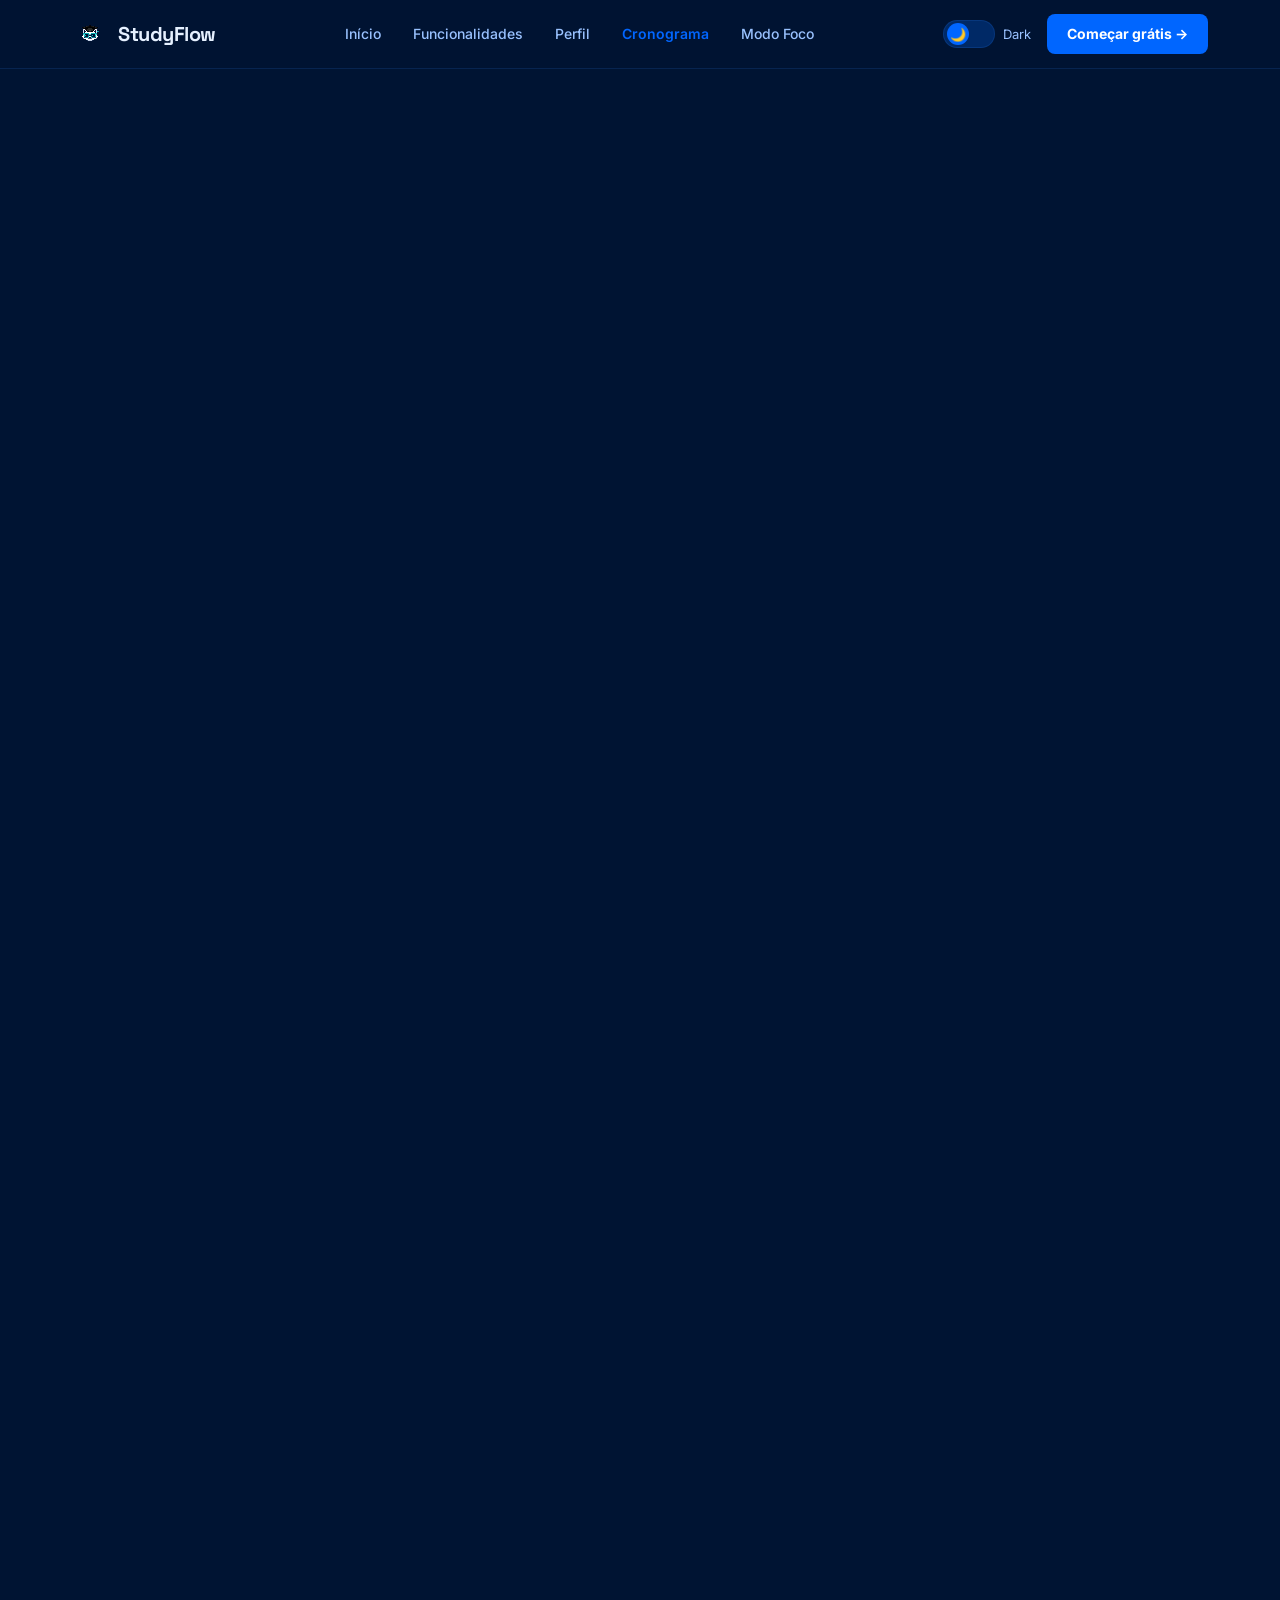
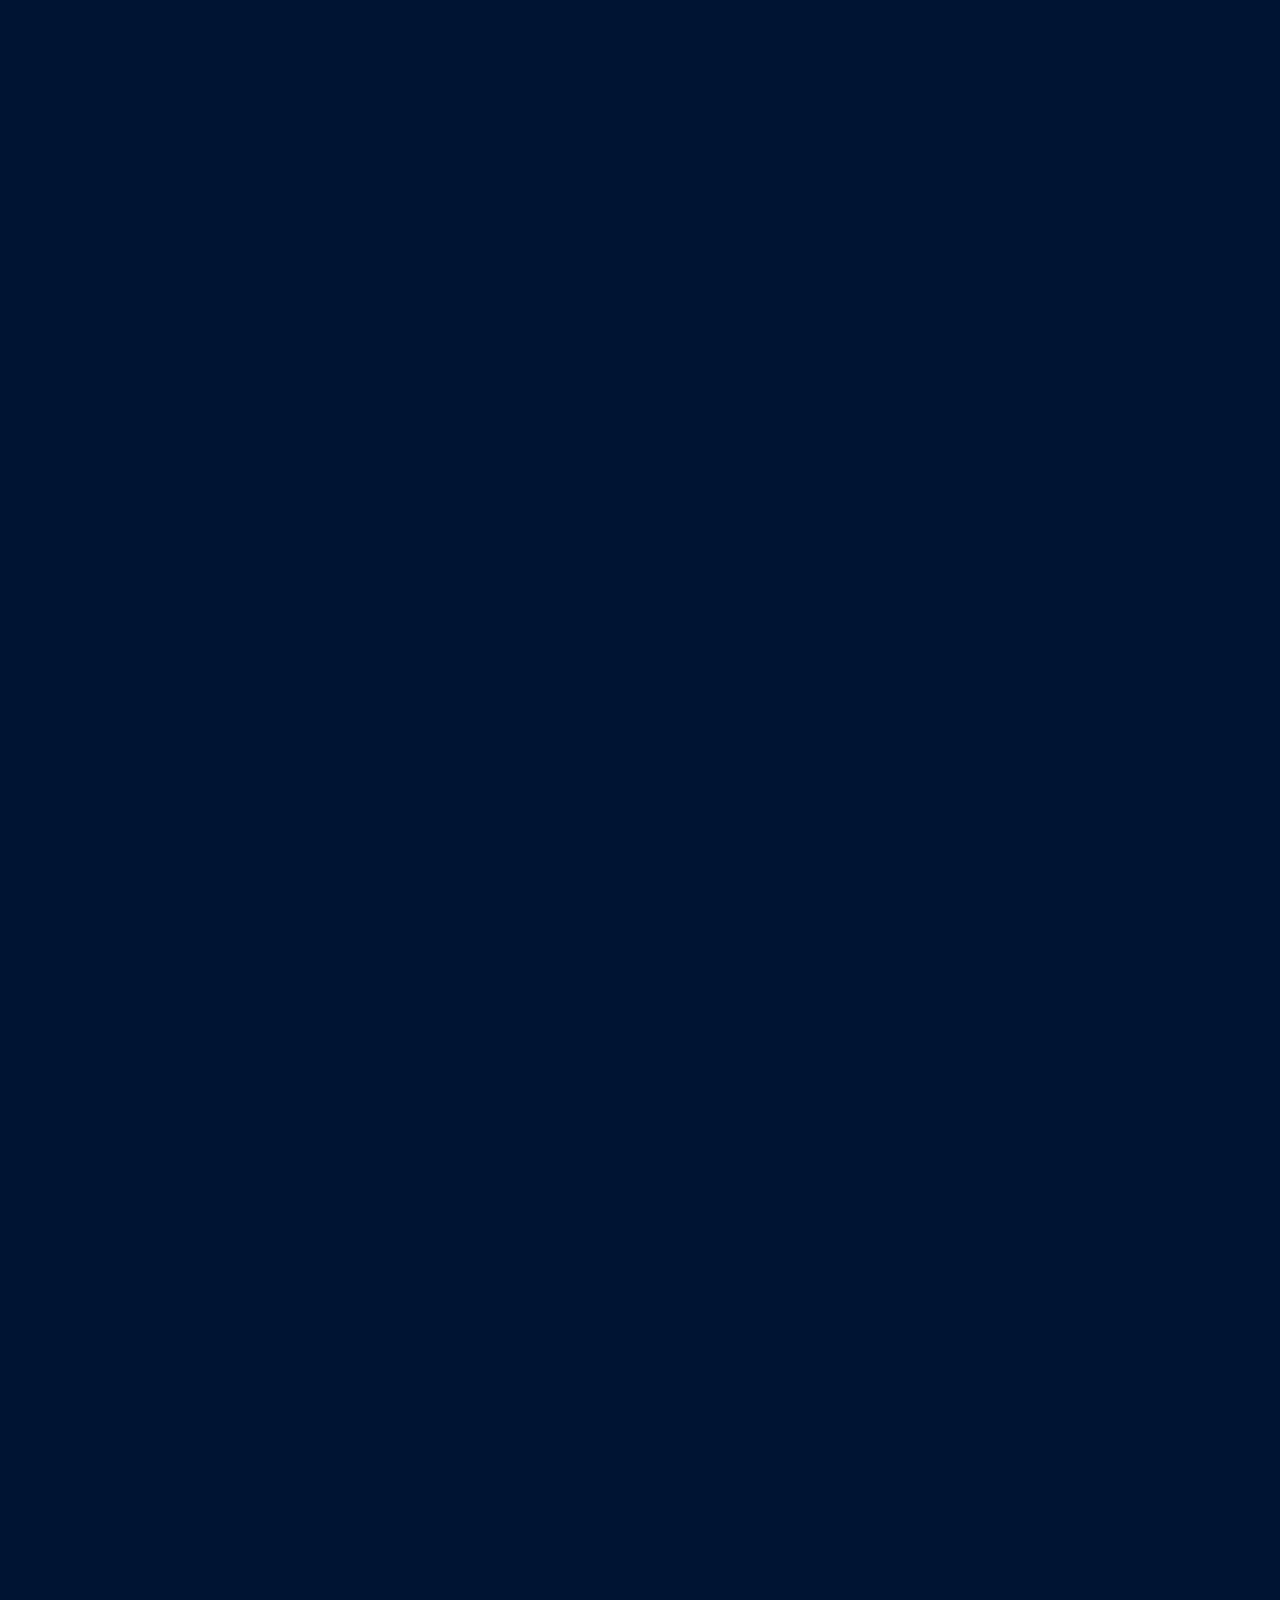
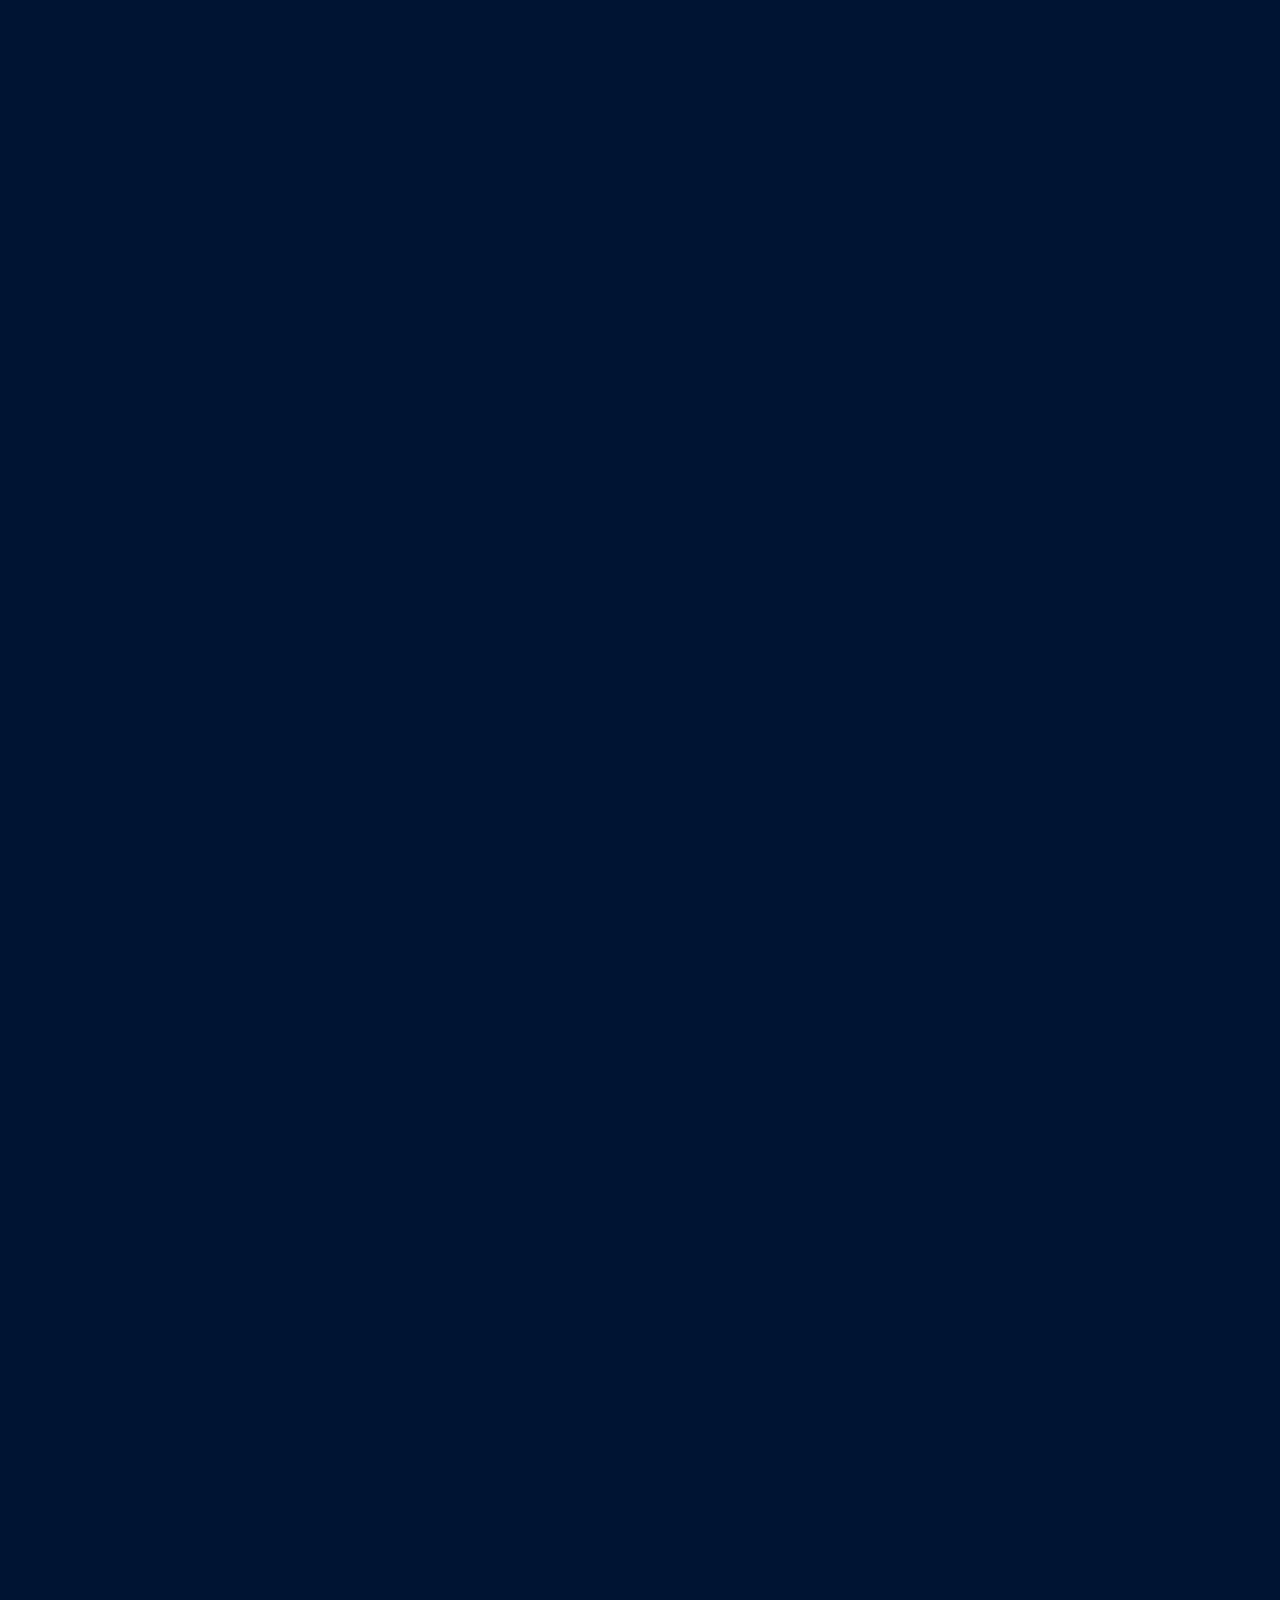
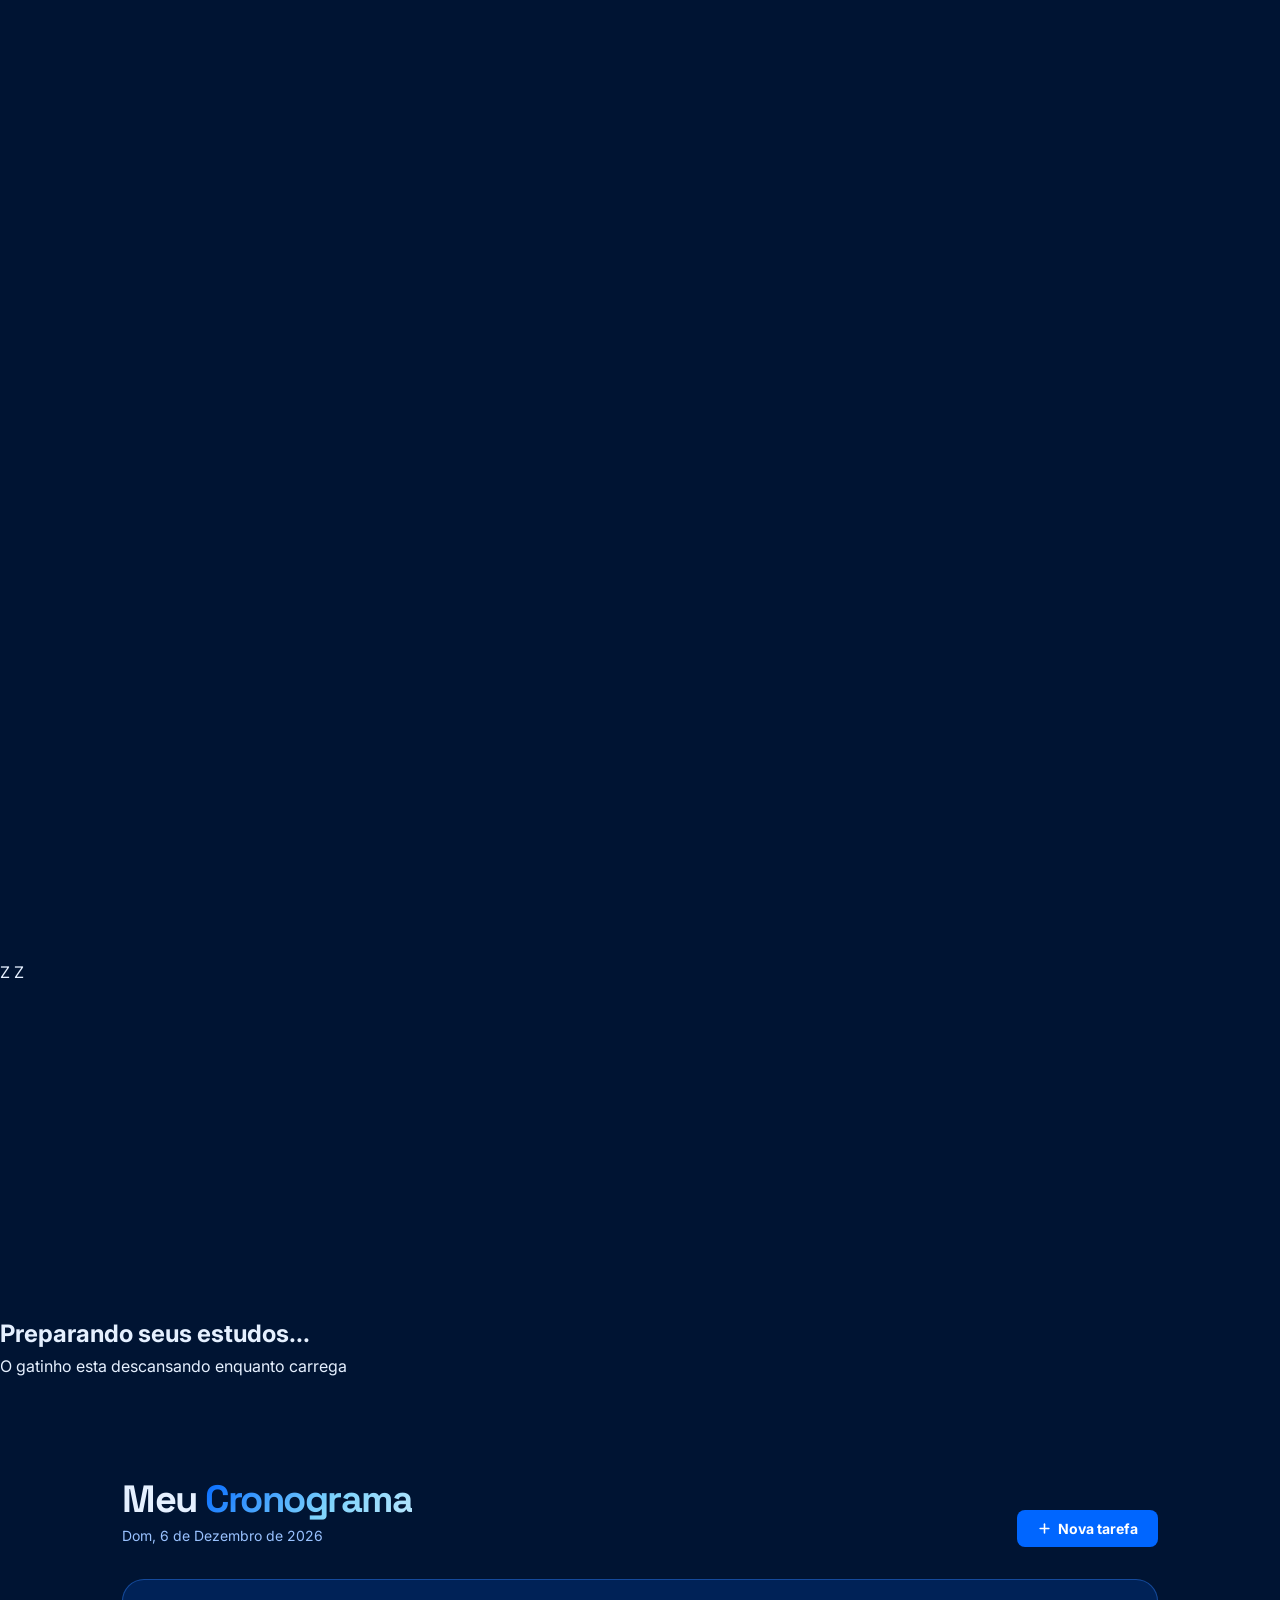
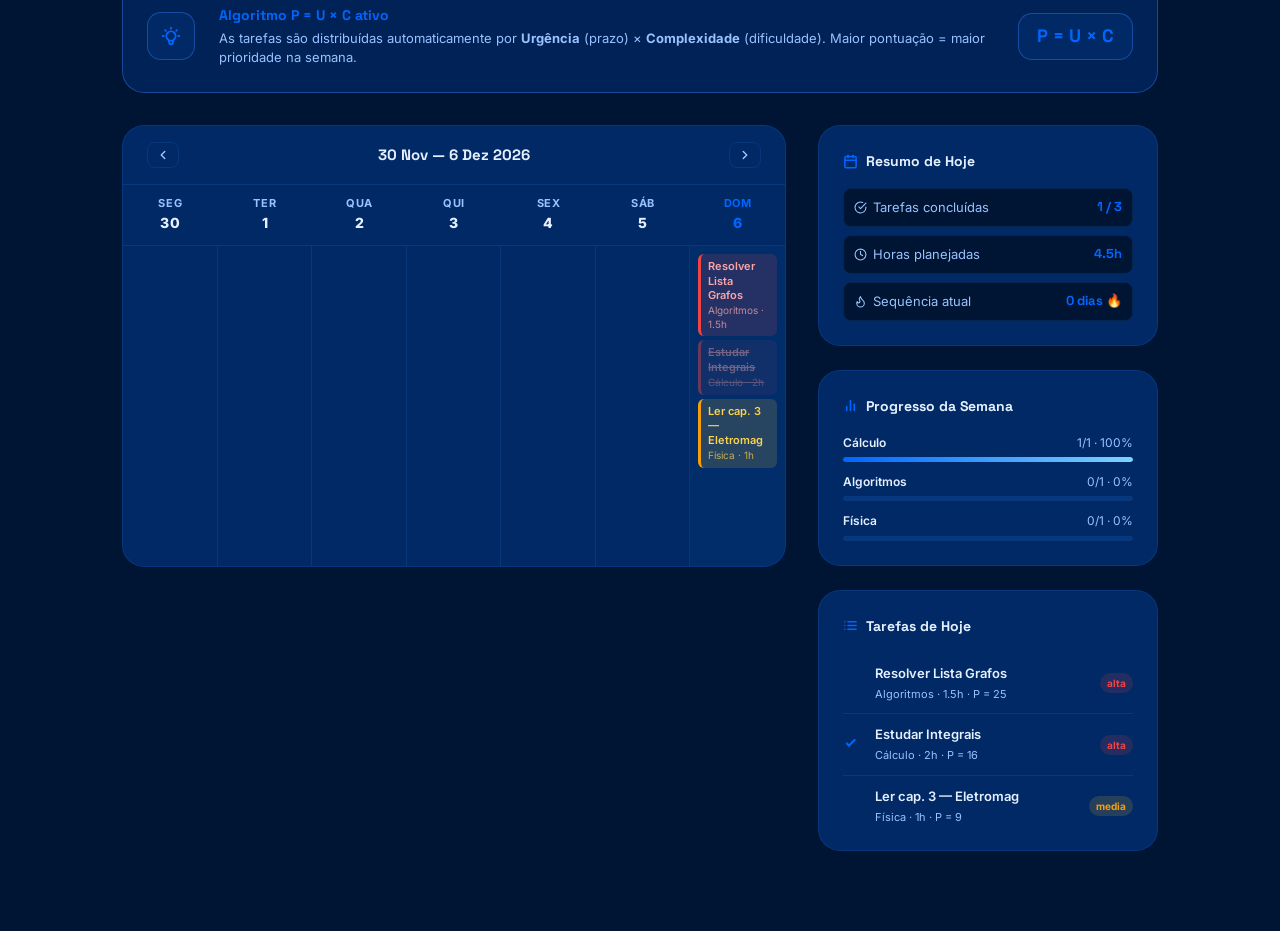
==== commit eb408012: "StudyFlow | Cronograma" ====
--- a/cronograma.html
+++ b/cronograma.html
@@ -163,6 +163,7 @@
 
 /* Checkbox invisível mas funcional */
 .tarefa-pendente__checkbox {
+  appearance: none;
   -webkit-appearance: none;
   -moz-appearance: none;
   position: relative;
@@ -216,12 +217,12 @@
   transition: color 0.3s ease;
 }
 
-/* Linha de tachado animada */
+/* Linha de tachado animada — começa invisível */
 .tarefa-pendente__label::before {
   content: "";
   position: absolute;
   height: 2px;
-  width: 8px;
+  width: 0;
   left: -2px;
   background: var(--accent);
   border-radius: 2px;
--- a/style.css
+++ b/style.css
@@ -657,209 +657,4 @@
 /* Ícone do card: transição suave ao expandir/fechar */
 .feature-card__icone {
   transition: transform 0.3s cubic-bezier(.34,1.56,.64,1), background 0.3s ease !important;
-}
-
-/* ================================================================
-   LOADING SCREEN - Gato Dormindo na Parede
-   ================================================================ */
-
-.loading-screen {
-  position: fixed;
-  inset: 0;
-  background: var(--bg-base);
-  display: flex;
-  flex-direction: column;
-  align-items: center;
-  justify-content: center;
-  z-index: 9999;
-  transition: opacity 0.5s ease, visibility 0.5s ease;
-}
-
-.loading-screen.hidden {
-  opacity: 0;
-  visibility: hidden;
-  pointer-events: none;
-}
-
-.loading-container {
-  display: flex;
-  flex-direction: column;
-  align-items: center;
-  gap: 32px;
-}
-
-/* Loader Container */
-.loader {
-  width: fit-content;
-  height: fit-content;
-  display: flex;
-  align-items: center;
-  justify-content: center;
-}
-
-.wrapper {
-  width: fit-content;
-  height: fit-content;
-  display: flex;
-  flex-direction: column;
-  justify-content: center;
-  align-items: center;
-}
-
-.catContainer {
-  width: 100%;
-  height: fit-content;
-  display: flex;
-  align-items: center;
-  justify-content: center;
-  position: relative;
-}
-
-.catbody {
-  width: 80px;
-}
-
-/* Cores do gato - Dark Mode (padrao) */
-.cat-fill {
-  fill: var(--accent);
-}
-
-.tail-fill {
-  fill: var(--accent-dark, #0052CC);
-}
-
-/* Cores da parede */
-.wall-stroke {
-  stroke: var(--border);
-}
-
-.wall {
-  width: 300px;
-}
-
-/* Rabo animado */
-.tail {
-  position: absolute;
-  width: 17px;
-  top: 50%;
-  animation: tail 0.5s ease-in infinite alternate-reverse;
-  transform-origin: top;
-}
-
-@keyframes tail {
-  0% {
-    transform: rotateZ(60deg);
-  }
-  50% {
-    transform: rotateZ(0deg);
-  }
-  100% {
-    transform: rotateZ(-20deg);
-  }
-}
-
-/* Texto Zzz */
-.text {
-  display: flex;
-  flex-direction: column;
-  width: 50px;
-  position: absolute;
-  margin: 0px 0px 100px 120px;
-}
-
-.zzz {
-  color: var(--text-primary);
-  font-family: var(--font-display);
-  font-weight: 700;
-  font-size: 15px;
-  animation: zzz 2s linear infinite;
-}
-
-.bigzzz {
-  color: var(--text-primary);
-  font-family: var(--font-display);
-  font-weight: 700;
-  font-size: 25px;
-  margin-left: 10px;
-  animation: zzz 2.3s linear infinite;
-}
-
-@keyframes zzz {
-  0% {
-    opacity: 0;
-  }
-  50% {
-    opacity: 1;
-  }
-  100% {
-    opacity: 0;
-  }
-}
-
-/* Wall Container */
-.wallContainer {
-  display: flex;
-  justify-content: center;
-}
-
-/* Texto de loading */
-.loading-text {
-  text-align: center;
-}
-
-.loading-title {
-  font-family: var(--font-display);
-  font-size: 24px;
-  font-weight: 700;
-  color: var(--text-primary);
-  margin-bottom: 8px;
-}
-
-.loading-subtitle {
-  font-size: 14px;
-  color: var(--text-secondary);
-}
-
-/* Barra de progresso */
-.loading-progress {
-  width: 200px;
-  height: 4px;
-  background: var(--border);
-  border-radius: 99px;
-  overflow: hidden;
-}
-
-.loading-progress-bar {
-  height: 100%;
-  width: 0%;
-  background: linear-gradient(90deg, var(--accent), var(--accent-light));
-  border-radius: 99px;
-  animation: progress 2s ease-in-out infinite;
-}
-
-@keyframes progress {
-  0% { width: 0%; margin-left: 0%; }
-  50% { width: 60%; margin-left: 20%; }
-  100% { width: 0%; margin-left: 100%; }
-}
-
-/* ================================================================
-   LIGHT MODE - Ajustes de cores
-   ================================================================ */
-
-[data-tema="light"] .cat-fill {
-  fill: var(--accent);
-}
-
-[data-tema="light"] .tail-fill {
-  fill: var(--accent-dark, #0052CC);
-}
-
-[data-tema="light"] .wall-stroke {
-  stroke: var(--border);
-}
-
-[data-tema="light"] .zzz,
-[data-tema="light"] .bigzzz {
-  color: var(--text-primary);
 }
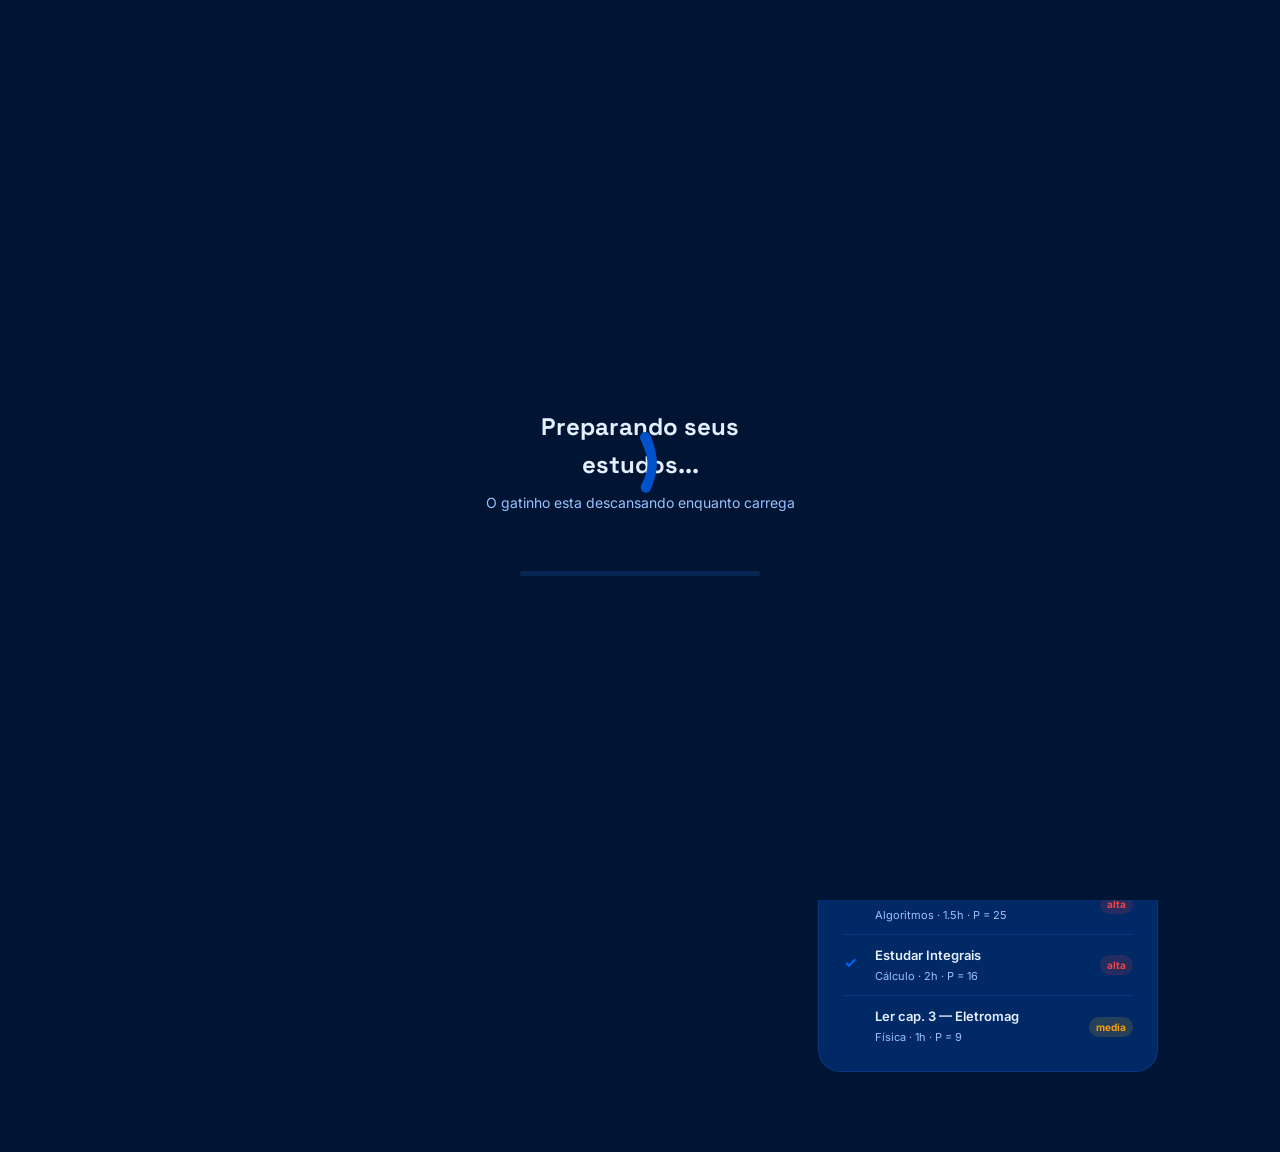
==== commit 13a8551c: "STUDYFLOW | cronograma" ====
--- a/cronograma.html
+++ b/cronograma.html
@@ -28,16 +28,6 @@
 }
 .page-header__sub { font-size: 14px; color: var(--text-secondary); margin-top: 4px; }
 
-.btn-primario-sm {
-  display: inline-flex; align-items: center; gap: 6px;
-  padding: 10px 20px; background: var(--accent); color: #fff;
-  border: none; border-radius: var(--r-sm); font-family: var(--font-body);
-  font-size: 14px; font-weight: 700; cursor: pointer;
-  transition: background 0.2s ease, transform 0.15s ease;
-  white-space: nowrap;
-}
-.btn-primario-sm:hover { background: var(--accent-hover); transform: translateY(-1px); }
-.btn-primario-sm svg { width: 15px; height: 15px; stroke: currentColor; stroke-width: 2.5; }
 
 /* ── ALGORITMO INFO ──────────────────────────────────────────── */
 .algo-banner {
@@ -571,36 +561,8 @@
 </div>
 
 <script>
-// ── TEMA ──────────────────────────────────────────────────────
-const inputTema = document.getElementById('toggle-tema');
-const labelTema = document.getElementById('label-tema');
-const iconeTema = document.getElementById('icone-tema');
-const htmlEl    = document.documentElement;
-if (localStorage.getItem('sf-tema') === 'light') {
-  inputTema.checked = true; htmlEl.setAttribute('data-tema','light');
-  labelTema.textContent = 'Light'; iconeTema.textContent = '☀️';
-}
-inputTema.addEventListener('change', () => {
-  const l = inputTema.checked;
-  htmlEl.setAttribute('data-tema', l ? 'light' : 'dark');
-  labelTema.textContent = l ? 'Light' : 'Dark';
-  iconeTema.textContent = l ? '☀️' : '🌙';
-  localStorage.setItem('sf-tema', l ? 'light' : 'dark');
-});
-
-// ── NAV ───────────────────────────────────────────────────────
-const nav = document.getElementById('nav-principal');
-window.addEventListener('scroll', () => nav.classList.toggle('rolado', window.scrollY > 20), { passive: true });
-const navToggle = document.getElementById('nav-toggle');
-const navLinks  = document.getElementById('nav-links');
-navToggle.addEventListener('click', () => {
-  const ab = navToggle.classList.toggle('aberto');
-  navLinks.classList.toggle('aberto');
-  navToggle.setAttribute('aria-expanded', ab);
-});
-
 // ── TOAST ─────────────────────────────────────────────────────
-function toast(msg) {
+function showToast(msg,tipo = 'info') {
   document.getElementById('toast-msg').textContent = msg;
   const t = document.getElementById('toast');
   t.classList.add('visivel');
@@ -695,7 +657,7 @@
     el.addEventListener('click', () => {
       const id = parseInt(el.dataset.id);
       const t  = tarefas.find(x => x.id === id);
-      if (t) { t.feita = !t.feita; salvar(tarefas); renderTudo(); toast(t.feita ? '✅ Tarefa concluída!' : 'Tarefa reaberta'); }
+      if (t) { t.feita = !t.feita; salvar(tarefas); renderTudo(); showToast(t.feita ? 'Tarefa concluída!' : 'Tarefa reaberta', t.feita ? 'sucesso' : 'info'); }
     });
   });
 }
@@ -778,7 +740,7 @@
     el.addEventListener('change', () => {
       const id = parseInt(el.dataset.id);
       const t  = tarefas.find(x => x.id === id);
-      if (t) { t.feita = el.checked; salvar(tarefas); renderTudo(); toast(t.feita ? '✅ Concluída!' : 'Reaberta'); }
+      if (t) { t.feita = el.checked; salvar(tarefas); renderTudo(); showToast(t.feita ? 'Concluída!' : 'Reaberta', t.feita ? 'sucesso' : 'info'); }
     });
   });
 }
@@ -846,33 +808,20 @@
   const horas   = parseFloat(document.getElementById('t-horas').value) || 1;
   const U       = parseInt(document.getElementById('t-urgencia').value);
   const C       = parseInt(document.getElementById('t-complexidade').value);
-  if (!nome)    { toast('⚠️ Digite o nome da tarefa!'); return; }
-  if (!materia) { toast('⚠️ Digite a disciplina!');     return; }
-  if (!data)    { toast('⚠️ Escolha uma data!');        return; }
+  if (!nome)    { showToast('Digite o nome da tarefa!', 'aviso'); return; }
+  if (!materia) { showToast('Digite a disciplina!', 'aviso');     return; }
+  if (!data)    { showToast('Escolha uma data!', 'aviso');        return; }
   const novoId = tarefas.length ? Math.max(...tarefas.map(t => t.id)) + 1 : 1;
   tarefas.push({ id: novoId, nome, materia, data, horas, U, C, feita: false });
   salvar(tarefas);
   renderTudo();
   fecharModalTarefa();
-  toast('Tarefa adicionada! 📅');
+  showToast('Tarefa adicionada!', 'sucesso');
 });
 
-// ── LOADING SCREEN ────────────────────────────────────────────
-(function() {
-  const loading = document.getElementById('loading-screen');
-  if (!loading) return;
-  if (sessionStorage.getItem('sf-loaded')) {
-    loading.style.display = 'none';
-    return;
-  }
-  sessionStorage.setItem('sf-loaded', 'true');
-  window.addEventListener('load', () => {
-    setTimeout(() => loading.classList.add('hidden'), 1500);
-  });
-  setTimeout(() => {
-    if (!loading.classList.contains('hidden')) loading.classList.add('hidden');
-  }, 5000);
-})();
 </script>
+<script src="core.js"></script>
+<script src="db.js"></script>
+<script src="controller.js"></script>
 </body>
 </html>
--- a/style.css
+++ b/style.css
@@ -293,7 +293,7 @@
   color: var(--accent-light); font-size: 12px; font-weight: 600;
   letter-spacing: .06em; text-transform: uppercase;
   padding: 5px 14px; border-radius: 99px; margin-bottom: var(--s3);
-  animation: fadeUp 0.6s ease both;
+  
 }
 .hero__badge-dot { width: 6px; height: 6px; border-radius: 50%; background: var(--accent); animation: pulso 2s infinite; }
 @keyframes pulso { 0%,100% { transform:scale(1); opacity:1; } 50% { transform:scale(1.5); opacity:.6; } }
@@ -303,7 +303,7 @@
   font-family: var(--font-display);
   font-size: clamp(38px, 4.8vw, 68px);
   font-weight: 800; line-height: 1.07; letter-spacing: -2px;
-  margin-bottom: var(--s3); animation: fadeUp 0.6s 0.1s ease both;
+  margin-bottom: var(--s3); 
 }
 .hero__titulo-gradiente {
   background: linear-gradient(135deg, #3385FF 0%, #0066FF 50%, #99C2FF 100%);
@@ -312,11 +312,11 @@
 .hero__subtitulo {
   font-size: clamp(15px, 1.5vw, 18px); font-weight: 400;
   color: var(--text-secondary); line-height: 1.75; max-width: 46ch;
-  margin-bottom: var(--s4); animation: fadeUp 0.6s 0.2s ease both;
+  margin-bottom: var(--s4); 
 }
 
 /* L10 — CTAs */
-.hero__ctas { display: flex; gap: var(--s2); flex-wrap: wrap; margin-bottom: var(--s4); animation: fadeUp 0.6s 0.3s ease both; }
+.hero__ctas { display: flex; gap: var(--s2); flex-wrap: wrap; margin-bottom: var(--s4);  }
 .btn-primario {
   display: inline-flex; align-items: center; gap: 8px;
   padding: 14px 28px; background: var(--accent); color: #fff;
@@ -344,7 +344,7 @@
 }
 
 /* Social proof com avatares SVG */
-.hero__social-proof { display: flex; align-items: center; gap: var(--s2); animation: fadeUp 0.6s 0.4s ease both; }
+.hero__social-proof { display: flex; align-items: center; gap: var(--s2);  }
 .hero__avatares { display: flex; }
 .hero__avatar {
   width: 34px; height: 34px; border-radius: 50%;
@@ -358,7 +358,7 @@
 .hero__social-texto strong { color: var(--text-primary); font-weight: 600; }
 
 /* L11 — Card app */
-.hero__visual { position: relative; animation: fadeUp 0.7s 0.15s ease both; }
+.hero__visual { position: relative;  }
 .hero__deco { position: absolute; border-radius: 50%; filter: blur(50px); pointer-events: none; }
 .hero__deco--1 { width: 220px; height: 220px; background: rgba(0,102,255,.10); top: -60px; right: -40px; }
 .hero__deco--2 { width: 140px; height: 140px; background: rgba(51,133,255,.08); bottom: -40px; left: -30px; }
@@ -425,9 +425,9 @@
   display: flex; flex-direction: column;
   transition: border-color 0.25s ease, transform 0.25s ease, box-shadow 0.25s ease, background 0.4s ease, opacity 0.5s ease;
   cursor: default;
-  opacity: 0; transform: translateY(24px);
-}
-.feature-card.visivel { opacity: 1; transform: translateY(0); }
+  opacity: 1; transform: translateY(0);
+}
+.feature-card.visivel { opacity: 1; transform: translateY(0); } /* fallback */
 .feature-card:hover { border-color: var(--border-hover); transform: translateY(-4px); box-shadow: var(--shadow-card); }
 .feature-card__icone {
   width: 48px; height: 48px; background: var(--accent-glow); border-radius: var(--r-md);
@@ -499,6 +499,129 @@
 [data-tema="light"] .page-header__titulo span {
   background: linear-gradient(135deg, #0052CC 0%, #0066FF 55%, #3385FF 100%);
   -webkit-background-clip: text; -webkit-text-fill-color: transparent; background-clip: text;
+}
+
+
+/* ================================================================
+   BOTÕES DE MODAL — Compartilhados entre cronograma e perfil
+   ================================================================ */
+
+/* Ações do modal (linha com botões) */
+.modal__acoes {
+  display: flex;
+  gap: var(--s2);
+  justify-content: flex-end;
+  margin-top: var(--s4);
+  padding-top: var(--s3);
+  border-top: 1px solid var(--border);
+}
+
+/* Botão secundário — Cancelar */
+.btn-cancelar {
+  padding: 10px 20px;
+  background: transparent;
+  border: 1px solid var(--border);
+  border-radius: var(--r-sm);
+  color: var(--text-secondary);
+  font-family: var(--font-body);
+  font-size: 14px;
+  font-weight: 600;
+  cursor: pointer;
+  transition: border-color 0.2s ease, color 0.2s ease, background 0.2s ease;
+}
+.btn-cancelar:hover {
+  border-color: var(--border-hover);
+  color: var(--text-primary);
+  background: var(--bg-surface-2);
+}
+
+/* Botão primário — Salvar / Confirmar */
+.btn-salvar {
+  display: inline-flex;
+  align-items: center;
+  gap: 8px;
+  padding: 10px 22px;
+  background: var(--accent);
+  color: #fff;
+  border: none;
+  border-radius: var(--r-sm);
+  font-family: var(--font-body);
+  font-size: 14px;
+  font-weight: 700;
+  cursor: pointer;
+  transition: background 0.2s ease, transform 0.15s ease;
+}
+.btn-salvar:hover {
+  background: var(--accent-hover);
+  transform: translateY(-1px);
+}
+.btn-salvar:active { transform: translateY(0); }
+.btn-salvar svg {
+  width: 15px;
+  height: 15px;
+  stroke: currentColor;
+  stroke-width: 2.5;
+  flex-shrink: 0;
+}
+
+/* Avatar/ícone grid nos modais */
+.avatar-grid {
+  display: grid;
+  grid-template-columns: repeat(8, 1fr);
+  gap: 6px;
+  margin-top: 4px;
+}
+.avatar-op {
+  width: 100%;
+  aspect-ratio: 1;
+  display: flex;
+  align-items: center;
+  justify-content: center;
+  font-size: 22px;
+  border-radius: var(--r-sm);
+  background: var(--bg-base);
+  border: 2px solid var(--border);
+  cursor: pointer;
+  transition: border-color 0.2s, background 0.2s, transform 0.15s;
+  user-select: none;
+}
+.avatar-op:hover {
+  border-color: var(--border-hover);
+  background: var(--accent-glow);
+  transform: scale(1.1);
+}
+.avatar-op.selecionado {
+  border-color: var(--accent);
+  background: var(--accent-glow);
+  box-shadow: 0 0 0 3px var(--accent-glow);
+}
+
+/* Botão pequeno primário — usado no cronograma */
+.btn-primario-sm {
+  display: inline-flex;
+  align-items: center;
+  gap: 6px;
+  padding: 10px 20px;
+  background: var(--accent);
+  color: #fff;
+  border: none;
+  border-radius: var(--r-sm);
+  font-family: var(--font-body);
+  font-size: 14px;
+  font-weight: 700;
+  cursor: pointer;
+  transition: background 0.2s ease, transform 0.15s ease;
+  white-space: nowrap;
+}
+.btn-primario-sm:hover {
+  background: var(--accent-hover);
+  transform: translateY(-1px);
+}
+.btn-primario-sm svg {
+  width: 15px;
+  height: 15px;
+  stroke: currentColor;
+  stroke-width: 2.5;
 }
 
 /* ── MEDIA QUERIES ──────────────────────────────────────────── */
@@ -657,4 +780,266 @@
 /* Ícone do card: transição suave ao expandir/fechar */
 .feature-card__icone {
   transition: transform 0.3s cubic-bezier(.34,1.56,.64,1), background 0.3s ease !important;
+}
+
+/* ====================== LOADING SCREEN ====================== */
+.loading-screen {
+  position: fixed;
+  inset: 0;
+  background: var(--bg-base);
+  display: flex;
+  flex-direction: column;
+  align-items: center;
+  justify-content: center;
+  z-index: 99999;
+  transition: opacity 0.8s ease, visibility 0.8s ease;
+}
+
+.loading-screen.hidden {
+  opacity: 0;
+  visibility: hidden;
+  pointer-events: none;
+}
+
+.loading-container {
+  display: flex;
+  flex-direction: column;
+  align-items: center;
+  gap: 32px;
+  max-width: 320px;
+  text-align: center;
+}
+
+.loader {
+  display: flex;
+  align-items: center;
+  justify-content: center;
+}
+
+/* Animações do gato */
+.catbody .cat-fill { fill: var(--accent); }
+[data-tema="light"] .catbody .cat-fill { fill: #0052CC; }
+
+.tail .tail-fill { fill: var(--accent-hover); }
+[data-tema="light"] .tail .tail-fill { fill: #003D99; }
+
+.wall-stroke { stroke: rgba(51, 133, 255, 0.35); }
+[data-tema="light"] .wall-stroke { stroke: rgba(0, 82, 204, 0.35); }
+
+/* Rabo balançando */
+.tail {
+  position: absolute;
+  width: 17px;
+  top: 48%;
+  animation: tailSwing 0.8s ease-in-out infinite alternate;
+  transform-origin: top;
+}
+
+@keyframes tailSwing {
+  from { transform: rotate(55deg); }
+  to   { transform: rotate(-25deg); }
+}
+
+/* Zzz flutuando */
+.text {
+  position: absolute;
+  margin: 0 0 90px 125px;
+}
+
+.zzz, .bigzzz {
+  color: var(--text-primary);
+  font-family: 'Space Grotesk', sans-serif;
+  font-weight: 700;
+  opacity: 0;
+  animation: zzzFloat linear infinite;
+}
+
+.bigzzz { font-size: 28px; animation-duration: 2.1s; }
+.zzz     { font-size: 18px; animation-duration: 1.7s; margin-left: 8px; }
+
+@keyframes zzzFloat {
+  0%   { opacity: 0; transform: translateY(8px); }
+  50%  { opacity: 1; transform: translateY(0); }
+  100% { opacity: 0; transform: translateY(-8px); }
+}
+
+/* Texto e barra de progresso */
+.loading-title {
+  font-family: var(--font-display);
+  font-size: 24px;
+  font-weight: 700;
+  color: var(--text-primary);
+  margin-bottom: 8px;
+}
+
+.loading-subtitle {
+  font-size: 14px;
+  color: var(--text-secondary);
+  margin-bottom: 24px;
+}
+
+.loading-progress {
+  width: 240px;
+  height: 5px;
+  background: var(--border);
+  border-radius: 99px;
+  overflow: hidden;
+}
+
+.loading-progress-bar {
+  height: 100%;
+  width: 0%;
+  background: linear-gradient(90deg, var(--accent), var(--accent-light));
+  border-radius: 99px;
+  animation: loadingProgress 2.2s ease-in-out infinite;
+}
+
+@keyframes loadingProgress {
+  0%   { width: 0%;   margin-left: 0%; }
+  50%  { width: 65%;  margin-left: 15%; }
+  100% { width: 0%;   margin-left: 100%; }
+}
+
+/* ================================================================
+   RADAR CHART - Desempenho por Habilidade (Digital Blue)
+   ================================================================ */
+
+.radar-container {
+  display: flex;
+  flex-direction: column;
+  align-items: center;
+  gap: var(--s4);
+}
+
+.radar-chart {
+  position: relative;
+  width: 100%;
+  max-width: 380px;
+  aspect-ratio: 1 / 1;
+  background: var(--bg-surface);
+  border-radius: var(--r-xl);
+  padding: var(--s3);
+  border: 1px solid var(--border);
+}
+
+#radar-svg {
+  width: 100%;
+  height: 100%;
+  filter: drop-shadow(0 10px 20px rgba(0, 102, 255, 0.15));
+}
+
+/* Grid e Eixos */
+.radar-grid-line {
+  fill: none;
+  stroke: var(--border);
+  stroke-width: 1.5;
+}
+
+.radar-axis {
+  stroke: var(--border-hover);
+  stroke-width: 1;
+  stroke-dasharray: 3 3;
+}
+
+/* Área preenchida */
+.radar-area {
+  fill: url(#radar-gradient);
+  stroke: none;
+  opacity: 0.75;
+  transition: opacity 0.4s ease;
+}
+
+.radar-area:hover {
+  opacity: 0.9;
+}
+
+/* Linha de contorno */
+.radar-line {
+  fill: none;
+  stroke: var(--accent);
+  stroke-width: 3;
+  stroke-linejoin: round;
+  filter: drop-shadow(0 0 8px var(--accent-glow));
+}
+
+/* Pontos */
+.radar-point {
+  fill: var(--accent);
+  stroke: var(--bg-surface);
+  stroke-width: 3.5;
+  cursor: pointer;
+  transition: all 0.2s ease;
+}
+
+.radar-point:hover {
+  fill: #3385FF;
+  stroke: var(--accent);
+  r: 9;
+  filter: drop-shadow(0 0 12px var(--accent-glow));
+}
+
+/* Labels */
+.radar-label {
+  font-family: var(--font-display);
+  font-size: 13px;
+  font-weight: 700;
+  fill: var(--text-primary);
+  text-anchor: middle;
+  dominant-baseline: middle;
+  letter-spacing: 0.03em;
+}
+
+/* Stats */
+.radar-stats {
+  display: grid;
+  grid-template-columns: repeat(3, 1fr);
+  gap: var(--s3);
+  width: 100%;
+  text-align: center;
+}
+
+.radar-stat {
+  background: var(--bg-surface);
+  border: 1px solid var(--border);
+  border-radius: var(--r-lg);
+  padding: var(--s3) var(--s2);
+}
+
+.radar-stat-value {
+  font-family: var(--font-display);
+  font-size: 26px;
+  font-weight: 800;
+  line-height: 1;
+  letter-spacing: -1px;
+}
+
+.radar-stat-label {
+  font-size: 11px;
+  color: var(--text-secondary);
+  margin-top: 6px;
+  text-transform: uppercase;
+  letter-spacing: 0.5px;
+}
+
+.radar-stat--melhor .radar-stat-value { color: var(--accent); }
+.radar-stat--atencao .radar-stat-value { color: #f59e0b; }
+
+/* Animações */
+@keyframes radarDraw {
+  from { stroke-dashoffset: 800; }
+  to   { stroke-dashoffset: 0; }
+}
+
+.radar-line {
+  stroke-dasharray: 800;
+  stroke-dashoffset: 800;
+  animation: radarDraw 1.8s ease forwards;
+}
+
+/* Responsivo */
+@media (max-width: 700px) {
+  .radar-stats {
+    grid-template-columns: 1fr;
+    gap: var(--s2);
+  }
 }
